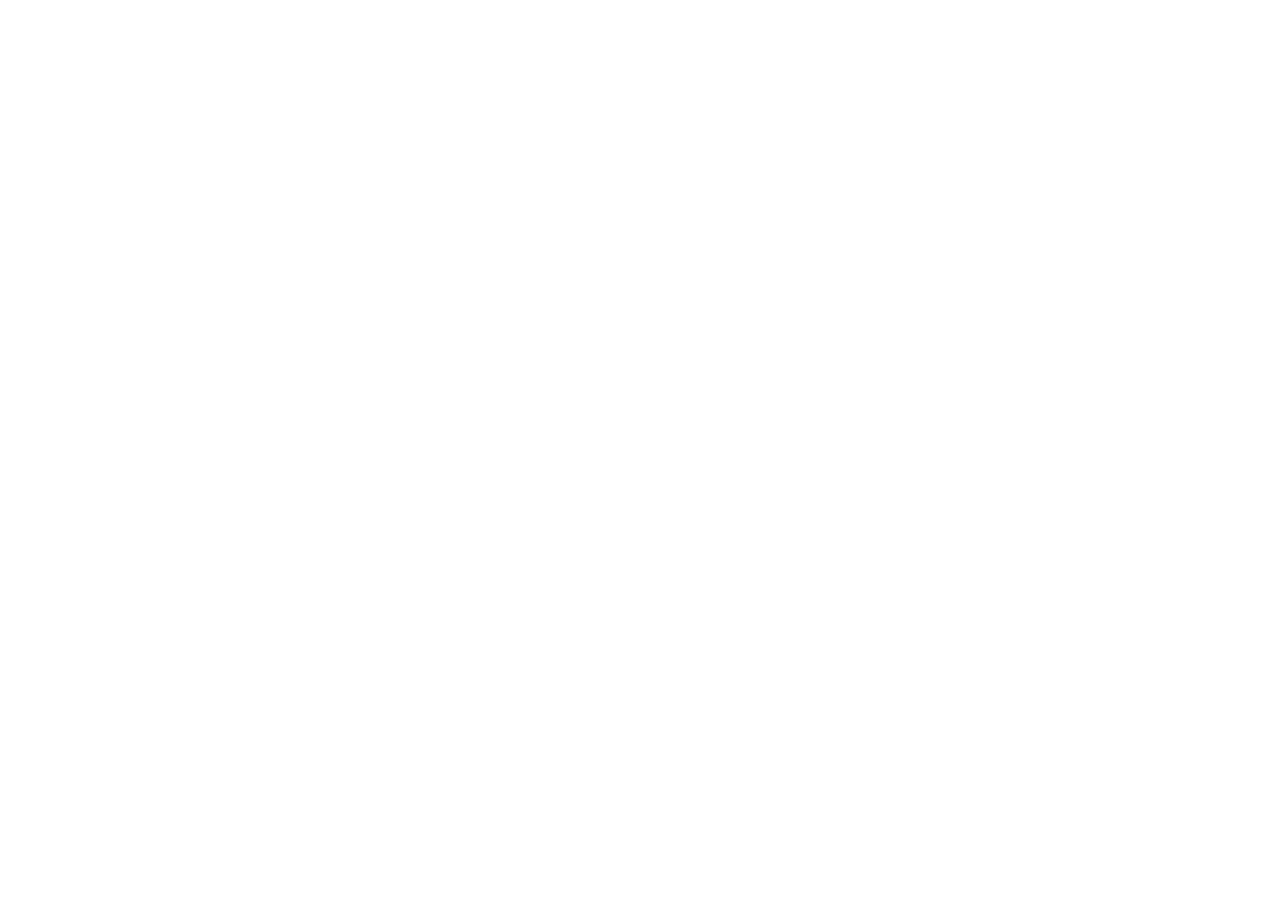
==== index.html @ eba0a1b0 "модальное готово" ====
<!DOCTYPE html>
<html lang="en">
  <head>
    <meta charset="UTF-8" />
    <meta http-equiv="X-UA-Compatible" content="IE=edge" />
    <meta name="viewport" content="width=device-width, initial-scale=1.0" />
    <title>Главная</title>
    <link
      rel="stylesheet"
      href="https://cdnjs.cloudflare.com/ajax/libs/modern-normalize/1.1.0/modern-normalize.min.css"
      integrity="sha512-wpPYUAdjBVSE4KJnH1VR1HeZfpl1ub8YT/NKx4PuQ5NmX2tKuGu6U/JRp5y+Y8XG2tV+wKQpNHVUX03MfMFn9Q=="
      crossorigin="anonymous"
      referrerpolicy="no-referrer"
    />
    <link rel="preconnect" href="https://fonts.gstatic.com" />
    <link
      href="https://fonts.googleapis.com/css2?family=Raleway:wght@700&family=Roboto:wght@400;500;700;900&display=swap"
      rel="stylesheet"
    />
    <link rel="stylesheet" href="./css/main.min.css" />
  </head>
  <body>
    <!--HEADER-->

    <!-- <header class="page-header">
      <div class="container">
        <nav class="nav">
          <a href="./" class="page-logo">
            <span class="page-logo__first-half">Web</span><span>Studio</span>
          </a>
    
          <ul class="site-nav">
            <li class="nav__link">
              <a href="./" class="link-item nav__link-current">Студия</a>
            </li>
            <li class="nav__link">
              <a href="./portfolio.html" class="link-item">Портфолио</a>
            </li>
            <li class="nav__link">
              <a href="./" class="link-item">Контакты</a>
            </li>
          </ul>
    
          <ul class="contact__nav">
            <li class="nav__link-contact contact-email">
              <a href="mailto:info@devstudio.com" class="touch contact__item">
                <svg class="contact__icon" width="16" height="12">
                  <use href="./images/icons.svg#icon-envelope"></use>
                </svg>
                info@devstudio.com
              </a>
            </li>
            <li class="nav__link-contact contact-tel">
              <a href="tel:+380961111111" class="touch contact__item">
                <svg class="contact__icon" width="10" height="16">
                  <use href="./images/icons.svg#icon-smartphone"></use>
                </svg>
                +38 096 111 11 11
              </a>
            </li>
          </ul>
        </nav>
      </div>
    </header> -->

    <main>
      <!--HERO-->
      <!-- <section class="hero">
        <div class="container">
          <h1 class="hero-title">
            Эффективные решения <br />для вашего бизнеса
          </h1>
          <button type="button" class="button-primary" data-modal-open>Заказать услугу</button>
        </div>
      </section> -->

      <!--ABOUT-->
      <!-- <section class="about-section">
        <div class="container">
          <h2 class="invisible">О нас</h2>
          <ul class="about list">
            <li class="item icon-antenna">
              <h3 class="about-title">Внимание к деталям</h3>
              <p>
                Идейные соображения, а также начало повседневной работы по
                формированию позиции.
              </p>
            </li>
            <li class="item icon-clock">
              <h3 class="about-title">Пунктуальность</h3>
              <p>
                Задача организации, в особенности же рамки и место обучения
                кадров влечет за собой.
              </p>
            </li>
            <li class="item icon-diagram">
              <h3 class="about-title">Планирование</h3>
              <p>
                Равным образом консультация с широким активом в значительной
                степени обуславливает.
              </p>
            </li>
            <li class="item icon-astronaut">
              <h3 class="about-title">Современные технологии</h3>
              <p>
                Значимость этих проблем настолько очевидна, что реализация
                плановых заданий.
              </p>
            </li>
          </ul>
        </div>
      </section> -->

      <!-- <section class="work-section container-section">
        <div class="container">
          <h2 class="work-title">Чем мы занимаемся</h2>
          <ul class="works list">
            <li class="work-item">
              <img
                src="./images/about/tablet-on-the-table.jpg"
                alt="работающий планшет на столе"
                width="370"
              />
              <div class="works__overlay">
              <p class="works__text">Десктопные приложения</p>
              </div>
            </li>
            
            <li class="work-item">
              <img
                src="./images/about/work-on-the-laptop-and-phone.jpg"
                alt="работа на ноутбуке и телефоне"
                width="370"
              />
              <div class="works__overlay">
                <p class="works__text">Мобильные приложения</p>
              </div>
            </li>
            <li class="work-item">
              <img
                src="./images/about/colors-on-the-tablet.jpg"
                alt="цветная палитра на планшете"
                width="370"
              />
              <div class="works__overlay">
                <p class="works__text">Дизайнерские решения</p>
              </div>
            </li>
          </ul>
        </div>
      </section> -->

      <!==========TEAM==========>

      <!-- <section class="team__section container-section">
        <div class="container">
          <h2>Наша команда</h2>
          <ul class="team__list list">

            <li class="team__card">

              <picture>
                <source srcset="./images/team/igor_desktop_270@1x.jpg 1x, ./images/team/igor_desktop_270@2x.jpg 2x"
                  media="(min-width: 1200px)">
                <source srcset="./images/team/igor_tablet_354@1x.jpg 1x, ./images/team/igor_tablet_354@2x.jpg 2x"
                  media="(min-width: 768px)">
                <source srcset="./images/team/igor_mobile_450@1x.jpg 1x, ./images/team/igor_mobile_450@2x.jpg 2x"
                  media="(min-width: 480px)">
                <img src="./images/team/ihor.jpg" alt="Игорь Демьяненко" width="450">
              </picture>

              <div class="team__item-content">
                <h3 class="team__name">Игорь Демьяненко</h3>
                <p lang="en" class="team__item-desc">Product Designer</p>
                <ul class="social-list list">
                  <li class="social-list__item">
                    <a href="" class="social-list__link touch">
                      <svg class="social-list__icon">
                        <use href="./images/icons.svg#icon-instagram"></use>
                      </svg>
                    </a>
                  </li>
                  <li class="social-list__item">
                    <a href="" class="social-list__link touch">
                      <svg class="social-list__icon">
                        <use href="./images/icons.svg#icon-twitter"></use>
                      </svg>
                    </a>
                  </li>
                  <li class="social-list__item">
                    <a href="" class="social-list__link touch">
                      <svg class="social-list__icon">
                        <use href="./images/icons.svg#icon-facebook"></use>
                      </svg>
                    </a>
                  </li>
                  <li class="social-list__item">
                    <a href="" class="social-list__link touch">
                      <svg class="social-list__icon">
                        <use href="./images/icons.svg#icon-linkedin"></use>
                      </svg>
                    </a>
                  </li>
                </ul>
              </div>
            </li>

            <li class="team__card">
            
              <picture>
                <source srcset="./images/team/olha_desktop_270@1x.jpg 1x, ./images/team/olha_desktop_270@2x.jpg 2x"
                  media="(min-width: 1200px)">
                <source srcset="./images/team/olha_tablet_354@1x.jpg 1x, ./images/team/olha_tablet_354@2x.jpg 2x"
                  media="(min-width: 768px)">
                <source srcset="./images/team/olha_mobile_450@1x.jpg 1x, ./images/team/olha_mobile_450@2x.jpg 2x"
                  media="(min-width: 480px)">
                <img src="./images/team/olha.jpg" alt="Ольга Репина" width="450">
              </picture>
            
              <div class="team__item-content">
                <h3 class="team__name">Ольга Репина</h3>
                <p lang="en" class="team__item-desc">Frontend Developer</p>
                <ul class="social-list list">
                  <li class="social-list__item">
                    <a href="" class="social-list__link touch">
                      <svg class="social-list__icon">
                        <use href="./images/icons.svg#icon-instagram"></use>
                      </svg>
                    </a>
                  </li>
                  <li class="social-list__item">
                    <a href="" class="social-list__link touch">
                      <svg class="social-list__icon">
                        <use href="./images/icons.svg#icon-twitter"></use>
                      </svg>
                    </a>
                  </li>
                  <li class="social-list__item">
                    <a href="" class="social-list__link touch">
                      <svg class="social-list__icon">
                        <use href="./images/icons.svg#icon-facebook"></use>
                      </svg>
                    </a>
                  </li>
                  <li class="social-list__item">
                    <a href="" class="social-list__link touch">
                      <svg class="social-list__icon">
                        <use href="./images/icons.svg#icon-linkedin"></use>
                      </svg>
                    </a>
                  </li>
                </ul>
              </div>
            </li>

            <li class="team__card">
            
              <picture>
                <source srcset="./images/team/nikolay_desktop_270@1x.jpg 1x, ./images/team/nikolay_desktop_270@2x.jpg 2x"
                  media="(min-width: 1200px)">
                <source srcset="./images/team/nikolay_tablet_354@1x.jpg 1x, ./images/team/nikolay_tablet_354@2x.jpg 2x"
                  media="(min-width: 768px)">
                <source srcset="./images/team/nikolay_mobile_450@1x.jpg 1x, ./images/team/nikolay_mobile_450@2x.jpg 2x"
                  media="(min-width: 480px)">
                <img src="./images/team/nikolay.jpg" alt="Николай Тарасов" width="450">
              </picture>
            
              <div class="team__item-content">
                <h3 class="team__name">Николай Тарасов</h3>
                <p lang="en" class="team__item-desc">Marketing</p>
                <ul class="social-list list">
                  <li class="social-list__item">
                    <a href="" class="social-list__link touch">
                      <svg class="social-list__icon">
                        <use href="./images/icons.svg#icon-instagram"></use>
                      </svg>
                    </a>
                  </li>
                  <li class="social-list__item">
                    <a href="" class="social-list__link touch">
                      <svg class="social-list__icon">
                        <use href="./images/icons.svg#icon-twitter"></use>
                      </svg>
                    </a>
                  </li>
                  <li class="social-list__item">
                    <a href="" class="social-list__link touch">
                      <svg class="social-list__icon">
                        <use href="./images/icons.svg#icon-facebook"></use>
                      </svg>
                    </a>
                  </li>
                  <li class="social-list__item">
                    <a href="" class="social-list__link touch">
                      <svg class="social-list__icon">
                        <use href="./images/icons.svg#icon-linkedin"></use>
                      </svg>
                    </a>
                  </li>
                </ul>
              </div>
            </li>

            <li class="team__card">
            
              <picture>
                <source srcset="./images/team/michael_desktop_270@1x.jpg 1x, ./images/team/michael_desktop_270@2x.jpg 2x"
                  media="(min-width: 1200px)">
                <source srcset="./images/team/michael_tablet_354@1x.jpg 1x, ./images/team/michael_tablet_354@2x.jpg 2x"
                  media="(min-width: 768px)">
                <source srcset="./images/team/michael_mobile_450@1x.jpg 1x, ./images/team/michael_mobile_450@2x.jpg 2x"
                  media="(min-width: 480px)">
                <img src="./images/team/michael.jpg" alt="Михаил Ермаков" width="450">
              </picture>
            
              <div class="team__item-content">
                <h3 class="team__name">Михаил Ермаков</h3>
                <p lang="en" class="team__item-desc">UI Designer</p>
                <ul class="social-list list">
                  <li class="social-list__item">
                    <a href="" class="social-list__link touch">
                      <svg class="social-list__icon">
                        <use href="./images/icons.svg#icon-instagram"></use>
                      </svg>
                    </a>
                  </li>
                  <li class="social-list__item">
                    <a href="" class="social-list__link touch">
                      <svg class="social-list__icon">
                        <use href="./images/icons.svg#icon-twitter"></use>
                      </svg>
                    </a>
                  </li>
                  <li class="social-list__item">
                    <a href="" class="social-list__link touch">
                      <svg class="social-list__icon">
                        <use href="./images/icons.svg#icon-facebook"></use>
                      </svg>
                    </a>
                  </li>
                  <li class="social-list__item">
                    <a href="" class="social-list__link touch">
                      <svg class="social-list__icon">
                        <use href="./images/icons.svg#icon-linkedin"></use>
                      </svg>
                    </a>
                  </li>
                </ul>
              </div>
            </li>


          </ul>
        </div>
      </section> -->

      <!--CLIENTS-->

      <!-- <section class="container-section">
        <div class="container">
          <h2 class="work-title">Постоянные клиенты</h2>
          <ul class="clients list">
            <li class="clients__item">
              <a href="" class="clients__link">
                <svg class="clients__icon">
                  <use href="./images/icons.svg#icon-client-1"></use>
                </svg>
              </a>
            </li>
            <li class="clients__item">
              <a href="" class="clients__link">
                <svg class="clients__icon">
                  <use href="./images/icons.svg#icon-client-2"></use>
                </svg>
              </a>
            </li>
            <li class="clients__item">
              <a href="" class="clients__link">
                <svg class="clients__icon">
                  <use href="./images/icons.svg#icon-client-3"></use>
                </svg>
              </a>
            </li>
            <li class="clients__item">
              <a href="" class="clients__link">
                <svg class="clients__icon">
                  <use href="./images/icons.svg#icon-client-4"></use>
                </svg>
              </a>
            </li>
            <li class="clients__item">
              <a href="" class="clients__link">
                <svg class="clients__icon">
                  <use href="./images/icons.svg#icon-client-5"></use>
                </svg>
              </a>
            </li>
            <li class="clients__item">
              <a href="" class="clients__link">
                <svg class="clients__icon">
                  <use href="./images/icons.svg#icon-client-6"></use>
                </svg>
              </a>
            </li>
          </ul>
        </div>
      </section> -->
    </main>

    <!--FOOTER-->
    <!-- <footer class="footer">
      <div class="container footer-container">
        <address class="footer-adress">
          <a href="./" class="page-logo">
            <span class="page-logo__first-half">Web</span
            ><span class="page-logo__second-half-logo">Studio</span>
          </a>
          <ul class="footer-adress__text">
            <li>
              <a
                href="https://goo.gl/maps/CdUpNPRb44qNXqT29"
                target="_blank"
                rel="noopener noreferrer"
              >
                <p class="adress">г. Киев, пр-т Леси Украинки, 26</p>
              </a>
            </li>
            <li class="footer-adress__contact">
              <a href="mailto:info@example.com">info@example.com</a>
            </li>
            <li class="footer-adress__contact">
              <a href="tel:+380991111111">+38 099 111 11 11</a>
            </li>
          </ul>
        </address>
        
        <div class="footer-social">
          <h3 class="social-title">Присоединяйтесь</h3>
        <ul class="footer-social__icons social-list list">
          <li class="social-list__item">
            <a href="" class="footer-social__link social-list__icon">
              <svg class="footer-social__icon">
                <use href="./images/icons.svg#icon-instagram"></use>
              </svg>
            </a>
          </li>
          <li class="social-list__item">
            <a href="" class="footer-social__link social-list__icon">
              <svg class="footer-social__icon">
                <use href="./images/icons.svg#icon-twitter"></use>
              </svg>
            </a>
          </li>
          <li class="social-list__item">
            <a href="" class="footer-social__link social-list__icon">
              <svg class="footer-social__icon">
                <use href="./images/icons.svg#icon-facebook"></use>
              </svg>
            </a>
          </li>
          <li class="social-list__item">
            <a href="" class="footer-social__link social-list__icon">
              <svg class="footer-social__icon">
                <use href="./images/icons.svg#icon-linkedin"></use>
              </svg>
            </a>
          </li>
        </ul>
        </div>

    <div class="footer-form">
      <b class="footer__title">Подпишитесь на
        рассылку</b>

      <form class="footer-subscribe" action="#">
        <label for="user-email"></label>
        <input class="subscribe__input" type="email" name="user-email" id="user-email" placeholder="E-mail" required>
        <button type="submit" class="subscribe__button touch-transform">Подписаться
          <svg class="subscribe__icon" width="24" height="24">
            <use href="./images/icons.svg#icon-send">
            </use>
          </svg>
        </button>

      </form>
    </div>

    </div>
    </footer> -->


     <!--МОДАЛЬНОЕ ОКНО-->
      <!-- <div class="backdrop is-hidden" data-modal>
        <div class="modal-window">
          <button type="button" class="modal-window__close-btn" data-modal-close>
            <svg class="modal-window__icon-close" width="11" height="11">
              <use href="./images/icons.svg#icon-close"></use>
            </svg>
          </button>

              <form action="#" class="modal-form">
              <p class="modal-form__header">Оставьте свои данные, мы вам перезвоним</p>
              <label class="modal-form__field">
                Имя
                <span class="modal-form__input-wrapper">
                <input type="text" class="modal-form__input" name="user-name" title="Имя должно содержать буквы латиницы либо кириллицы" pattern="[a-zA-Zа-яёА-ЯЁ]+" minlength="2" required>
                  <svg class="modal-form__input-icon touch">
                    <use href="./images/icons.svg#icon-person-black"></use>
                  </svg>
                </span>
              </label>
              <label class="modal-form__field">
                Телефон
                <span class="modal-form__input-wrapper">
                <input type="tel" class="modal-form__input" name="user-tel" title="093-444-33-22" pattern="[0-9]{3}-[0-9]{3}-[0-9]{2}-[0-9]{2}" required>
                    <svg class="modal-form__input-icon touch">
                      <use href="./images/icons.svg#icon-phone-black"></use>
                    </svg>
                    </span>
              </label>
              <label class="modal-form__field">
                Почта
                <span class="modal-form__input-wrapper">
                <input type="mail" class="modal-form__input" name="user-mail" required>
                    <svg class="modal-form__input-icon touch">
                      <use href="./images/icons.svg#icon-email-black"></use>
                    </svg>
                    </span>
              </label>
              <label class="modal-form__field">
                Комментарий
                <textarea name="user-message" class="modal-form__message touch" placeholder="Введите текст"></textarea>
              </label>
              <input type="checkbox" class="modal-form__checkbox  visually-hidden" id="accept-policy">
              <label for="accept-policy" class="modal-form__checkbox-label">Соглашаюсь с рассылкой и принимаю&nbsp;<a href="#"
                  class="modal-form__link link">Условия договора</a></label>
                <button type="submit" class="button-primary modal-form__submit-btn">Отправить</button>
              </form>

        </div>

      </div> -->

      <script src="./js/modal.js"></script>

  </body>
</html>
---- css/main.min.css ----
:root{--text-color: #757575;--secondary-color: #212121;--white-color: #ffffff;--accent-color: #2196f3;--secondary-background: #f5f4fa;--logo-font: 'Raleway', sans-serif;--button-color: #2196f3;--main-font: 'Robosto', sans-serif;--footer-backround: #2f303a;--social-icons: rgba(175, 177, 184, 1);--timing-function: cubic-bezier(0.4, 0, 0.2, 1)}.visually-hidden{position:absolute !important;clip:rect(1px 1px 1px 1px);clip:rect(1px, 1px, 1px, 1px);padding:0 !important;border:0 !important;height:1px !important;width:1px !important;overflow:hidden}.touch{transition-property:color, fill, background-color, border, box-shadow, opacity, transform;transition-duration:250ms;transition-timing-function:var(--cubic)}h1,h2,h3,h4,h5,h6,p{margin-top:0;margin-bottom:0}ul,ol{margin-top:0;margin-bottom:0;padding-left:0}img{display:block}.link{text-decoration:none}.list{list-style:none;padding:0}li{list-style:none}a{text-decoration:none}body{font-family:'Roboto', 'Arial', 'Helvetica', sans-serif;font-style:normal;font-weight:normal;font-size:14px;color:var(--secondary-color);background-color:var(--white-color);margin:0px 0px}.container-section{padding-top:60px;padding-bottom:60px}@media screen and (min-width: 1200px){.container-section{padding-top:94px;padding-bottom:94px}}h2{font-weight:bold;font-size:36px;line-height:1.16;letter-spacing:0.03em;margin-bottom:50px;text-align:center}a{text-decoration:none;color:inherit}p{line-height:1.71;letter-spacing:0.03em;color:var(--text-color)}button{cursor:pointer}.container{width:100%;padding-left:15px;padding-right:15px;margin:0 auto}@media screen and (min-width: 480px){.container{max-width:480px}}@media screen and (min-width: 768px){.container{max-width:768px}}@media screen and (min-width: 1200px){.container{max-width:1200px}}.page-header{border-bottom:solid #ececec 1px}.page-logo{font-family:Raleway;font-weight:bold;font-size:26px;line-height:1.2;letter-spacing:0.03em;margin-right:90px;padding-top:24px;padding-bottom:24px}.page-logo__first-half{color:#2196f3}.page-logo__second-half-logo{color:var(--white-color)}.link-item{padding-top:32px;padding-bottom:32px;position:relative}.link-item::after{content:'';position:absolute;left:0;bottom:0;width:100%;height:4px;background-color:var(--accent-color);display:block;transform:scaleX(0);transition:transform 250ms var(--timing-function)}.link-item:hover::after,.link-item:focus::after{display:block;transform:scaleX(1)}.link-item:hover,.link-item:focus{color:var(--accent-color)}.button-primary{font-family:inherit;color:var(--white-color);background-color:var(--accent-color);font-style:normal;font-weight:500;font-size:16px;line-height:1.87;letter-spacing:0.06em;border-radius:4px;box-shadow:0px 4px 4px rgba(0,0,0,0.15);border:var(--button-color);padding:10px 32px;transition-property:background-color;transition-duration:250ms;transition-timing-function:linear}.button-primary:hover,.button-primary:focus{background-color:var(--white-color);color:var(--accent-color)}.portfolio-button{font-family:inherit;font-size:16px;font-weight:500;line-height:1.62;letter-spacing:0.03em;padding:6px 22px;border:solid 1px;background-color:var(--secondary-background);border-color:var(--secondary-background);border-radius:4px;transition-property:background-color;transition-duration:100ms;transition-timing-function:linear}.portfolio-button:hover,.portfolio-button:focus{color:var(--white-color);background-color:var(--accent-color);border-color:var(--accent-color);border-radius:4px}.social-list{display:flex;justify-content:center}.social-list__item:not(:last-child){margin-right:10px}.social-list__link{width:44px;height:44px;display:flex;justify-content:center;align-items:center;border-radius:50%;fill:var(--social-icons)}.social-list__link:hover,.social-list__link:focus{background-color:var(--accent-color);fill:var(--white-color)}.social-list__icon{width:20px;height:20px}.hero-title{font-weight:900;font-size:44px;line-height:60px;margin:0px auto 30px auto}.work-title{margin-bottom:50px}.title-case{font-weight:bold;font-size:18px;line-height:2;letter-spacing:0.06em}h3.about-title{font-weight:bold;font-size:14px;line-height:1.14;letter-spacing:0.03em;text-transform:uppercase;margin-bottom:10px}h3.social-title{color:var(--white-color);font-weight:bold;font-size:14px;line-height:1.14;letter-spacing:0.03em;text-transform:uppercase;margin-bottom:20px}.footer{display:flex;align-items:center;color:var(--white-color);background-color:var(--footer-backround);padding-top:60px;padding-bottom:60px}.footer-container{text-align:center}@media screen and (min-width: 768px){.footer-container{display:flex;flex-wrap:wrap;justify-content:center;align-items:baseline}}@media screen and (min-width: 1200px){.footer-container{display:flex;align-items:baseline;text-align:left;flex-wrap:nowrap}}.footer-adress{font-style:normal;line-height:1.71;letter-spacing:0.03em;margin-right:70px}@media screen and (min-width: 1200px){.footer-adress{width:231px;margin-right:70px}}.adress{font-style:normal;font-size:14px;line-height:1.71;letter-spacing:0.03em;margin-bottom:9px;color:var(--white-color)}.footer-adress__text{margin-top:20px;margin-bottom:9px;font-size:14px;line-height:1.71;letter-spacing:0.03em;color:rgba(255,255,255,0.6)}.footer-adress__contact{margin-bottom:9px;color:rgba(255,255,255,0.6)}.footer-adress__contact:hover,.footer-adress__contact:focus,.footer-adress__contact:active{color:var(--accent-color)}.footer-social{margin:60px 0}@media screen and (min-width: 768px){.footer-social{margin:0;margin-left:165px}}@media screen and (min-width: 1200px){.footer-social{margin-right:93px;margin-left:0}}.footer-social__link{fill:var(--white-color);display:flex;align-items:center;justify-content:center;width:44px;height:44px;border-radius:50%;background-color:rgba(255,255,255,0.1);transition:background-color 250ms var(--timing-function)}.footer-social__link:hover,.footer-social__link:focus{background-color:var(--accent-color)}.footer-social__icon{width:20px;height:20px}.backdrop{position:fixed;top:0;left:0;width:100vw;height:100vh;background-color:rgba(0,0,0,0.4);transition:opacity 500ms linear, visability 500ms linear}.modal-window{position:absolute;left:50%;top:50%;transform:translate(-50%, -50%);height:581px;width:528px;border-radius:4px;background-color:var(--white-color);padding:40px}.modal-window__close-btn{top:8px;right:8px;width:30px;height:30px;border-radius:50%;border:1px solid rgba(0,0,0,0.1);background-color:transparent;padding:0;position:absolute}.modal-window__icon-close{position:absolute;top:50%;left:50%;transform:translate(-50%, -50%)}.modal-window__icon-close:hover{fill:var(--accent-color)}.is-hidden{opacity:0;visibility:hidden;pointer-events:none}.modal-form{display:flex;flex-direction:column;padding:40px}.modal-form__header{font-weight:bold;font-size:20px;line-height:1.15;text-align:center;letter-spacing:0.03em;color:var(--secondary-color);margin-bottom:12px}.modal-form__field{position:relative;font-size:12px;line-height:1.16;letter-spacing:0.01em;color:var(--text-color)}.modal-form__input{width:100%;height:40px;border:1px solid rgba(33,33,33,0.2);box-sizing:border-box;border-radius:4px;padding-left:42px}.modal-form__input:focus{outline:none;border-color:var(--accent-color)}.modal-form__input-wrapper{display:block;position:relative;margin-top:6px;margin-bottom:10px}.modal-form__input-icon{position:absolute;top:50%;left:12px;transform:translateY(-50%);display:block;width:18px;height:18px}.form-input:focus+.modal-form__input-icon{fill:var(--accent-color)}.modal-form__message{width:100%;height:120px;margin-top:4px;margin-bottom:20px;border:1px solid rgba(33,33,33,0.2);box-sizing:border-box;border-radius:4px;padding:12px 16px;resize:none}.modal-form__message:focus{outline:none;border-color:var(--accent-color)}.modal-form__checkbox:checked+.modal-form__checkbox-label::before{border:0px;background-image:url(../images/index/check.svg);background-size:contain;box-shadow:none}.modal-form__checkbox:focus+.modal-form__checkbox-label::before{outline:none}.modal-form__checkbox-label{display:flex;align-items:center;font-size:14px;margin-bottom:30px}.modal-form__checkbox-label::before{display:block;content:'';width:16px;height:15px;border-radius:2px;cursor:pointer;margin-right:8px;border:2px solid #000000;box-shadow:0px 4px 4px 0px #00000040}.modal-form__link{color:var(--accent-color);border-bottom:1px solid var(--accent-color)}.modal-form__submit-btn{width:200px;margin:0 auto}@media screen and (min-width: 768px){.footer-form{margin-top:60px}}@media screen and (min-width: 1200px){.footer-form{margin-top:0}}.footer-subscribe{position:relative;display:flex;align-items:center;flex-direction:column}@media screen and (min-width: 768px){.footer-subscribe{display:flex;align-items:center;flex-direction:column}}@media screen and (min-width: 1200px){.footer-subscribe{display:flex;align-items:center;flex-direction:row}}.subscribe__input{width:100%;padding:15px 16px;margin-bottom:20px;margin-top:20px;border:1px solid rgba(255,255,255,0.3);filter:drop-shadow(0px 4px 4px rgba(0,0,0,0.15));border-radius:4px;background-color:transparent;cursor:pointer;color:var(--white-color)}@media screen and (min-width: 768px){.subscribe__input{width:450px}}@media screen and (min-width: 1200px){.subscribe__input{width:358px;padding:15px 16px;margin-right:12px;margin-bottom:0}}.subscribe__button{display:flex;align-items:center;padding:10px 28px 10px 29px;font-weight:bold;font-size:16px;line-height:1.87;letter-spacing:0.06em;color:var(--white-color);background-color:var(--accent-color);box-shadow:0px 4px 4px rgba(0,0,0,0.15);border-radius:4px;border:none;cursor:pointer}.subscribe__button:hover,.subscribe__button:focus,.subscribe__button:active{color:var(--white-color);background-color:var(--secondary-background)}.subscribe__icon{fill:var(--white-color);margin-left:10px}.nav{display:flex;align-items:center}.site-nav,.contact__nav{font-weight:500;line-height:1.14;letter-spacing:0.02em;display:flex}.nav__link{font-weight:500;line-height:1.14;letter-spacing:0.02em;position:relative}.nav__link:not(:last-child){margin-right:50px}.nav__link-current{color:var(--accent-color)}.nav__link-current::after{display:block;content:'';position:absolute;left:0;bottom:0;width:100%;height:4px;background-color:var(--accent-color);transform:scaleX(1)}.nav__link-contact{font-weight:500;line-height:1.14;letter-spacing:0.02em;justify-content:center}.nav__link-contact:not(:last-child){margin-right:50px}.contact__nav{font-weight:500;font-size:14px;line-height:1.14;letter-spacing:0.02em;color:var(--text-color);margin-left:auto}.contact__item{display:flex;align-items:center;justify-content:center}.contact__item:hover,.contact__item:focus{color:var(--accent-color)}.contact__icon{fill:currentColor;margin-right:10px}.hero{font-size:44px;line-height:1.36;text-align:center;letter-spacing:0.06em;text-transform:uppercase;color:var(--white-color);background-color:var(--secondary-color);padding-top:200px;padding-bottom:200px;background-image:linear-gradient(to right, rgba(47,58,57,0.4), rgba(47,48,58,0.4)),url("../images/index/background-img.png");background-position:center;background-repeat:no-repeat;background-size:cover;max-width:1600px;margin-left:auto;margin-right:auto}.invisible{display:none}.about{margin-bottom:-30px}@media screen and (min-width: 768px){.about{display:flex;flex-wrap:wrap;margin-left:-30px}}.item{width:100%;margin-bottom:30px}@media screen and (min-width: 768px){.item{flex-basis:calc((100% - 60px) / 2);margin-left:30px}}@media screen and (min-width: 1200px){.item{flex-basis:calc((100% - 120px) / 4)}}.item::before{display:block;content:'';height:120px;background-repeat:no-repeat;background-position:center;background-color:var(--secondary-background)}.icon-antenna::before{display:block;content:'';height:120px;background-repeat:no-repeat;background-position:center;background-color:var(--secondary-background);background-image:url(../images/index/antenna.svg);margin-bottom:30px}.icon-clock::before{display:block;content:'';height:120px;background-repeat:no-repeat;background-position:center;background-color:var(--secondary-background);background-image:url(../images/index/clock.svg);margin-bottom:30px}.icon-diagram::before{display:block;content:'';height:120px;background-repeat:no-repeat;background-position:center;background-color:var(--secondary-background);background-image:url(../images/index/diagram.svg);margin-bottom:30px}.icon-astronaut::before{display:block;content:'';height:120px;background-repeat:no-repeat;background-position:center;background-color:var(--secondary-background);background-image:url(../images/index/astronaut.svg);margin-bottom:30px}.work-section{padding-top:0}@media screen and (max-width: 1199px){.work-section{display:none}}.works{display:flex;justify-content:space-between}.work-item{position:relative;z-index:-1}.works__overlay{position:absolute;bottom:0;width:370px;height:70px;background-color:rgba(47,48,58,0.8)}.works__text{font-weight:bold;font-size:14px;line-height:1.14;text-align:center;letter-spacing:0.03em;text-transform:uppercase;color:var(--white-color);padding-top:27px}.team__section{background-color:var(--secondary-background)}.team__list{text-align:center;margin-bottom:-30px}@media screen and (min-width: 768px){.team__list{display:flex;flex-wrap:wrap;margin-left:-30px}}.team__card{box-shadow:0px 1px 3px rgba(0,0,0,0.12),0px 1px 1px rgba(0,0,0,0.14),0px 2px 1px rgba(0,0,0,0.2);border-radius:0px 0px 4px 4px;background-color:var(--white-color);width:100%;margin-bottom:30px}@media screen and (min-width: 768px){.team__card{flex-basis:calc((100% - 60px) / 2);margin-left:30px}}@media screen and (min-width: 1200px){.team__card{flex-basis:calc((100% - 120px) / 4)}}.team__item-content{padding:30px 0}.team__name{font-family:var(--main-font);font-weight:500;font-size:16px;line-height:1.18;letter-spacing:0.03em;color:var(--title-color);margin-bottom:10px}.team__item-desc{font-family:var(--main-font);font-weight:normal;font-size:16px;line-height:1.18;letter-spacing:0.03em;color:var(--text-color);margin-bottom:16px}.clients{margin-bottom:-30px;display:flex;flex-wrap:wrap;margin-left:-30px}.clients__item{margin-bottom:30px;margin-left:30px;flex-basis:calc(100% / 2 - 30px)}@media screen and (min-width: 768px){.clients__item{flex-basis:calc((100% - 90px) / 3);width:226px}}@media screen and (min-width: 1200px){.clients__item{flex-basis:calc((100% - 180px) / 6);width:170px}}.clients__link{height:92px;display:flex;justify-content:center;align-items:center;color:var(--social-icons);border-radius:4px;border:1px solid var(--social-icons)}.clients__link:hover,.clients__link:focus{border-color:var(--accent-color);color:var(--accent-color)}.clients__icon{width:100%;fill:currentColor}.portfolio__nav{display:flex;justify-content:center;margin-bottom:50px}.portfolio__works{display:flex;flex-wrap:wrap;margin-left:-30px;margin-top:-30px}.portfolio__item{flex-basis:calc(100% / 3 - 30px);width:370px;border-bottom:solid 1px #eeeeee;border-left:solid 1px #eeeeee;border-right:solid 1px #eeeeee;margin-top:30px;margin-left:30px}.portfolio__item:hover,.portfolio__item:focus{box-shadow:1px 4px 6px 0px rgba(0,0,0,0.16);box-shadow:0px 4px 4px 0px rgba(0,0,0,0.06);box-shadow:0px 1px 1px 0px rgba(0,0,0,0.12)}.portfolio__item:hover .portfolio__item-thumb::before{transform:translateY(0)}.portfolio__item-text{padding:20px 24px}.portfolio__nav-item:not(:last-child){margin-right:8px}.portfolio__item-thumb{position:relative;overflow:hidden}.portfolio__item-thumb::before{display:inline-block;content:'';position:absolute;top:0;left:0;width:100%;height:100%;background-color:rgba(33,150,243,0.9);transform:translateY(100%);transition:transform 250ms var(--timing-function)}.portfolio__item-overlay{position:absolute;top:0;left:0;width:100%;height:100%;transform:translateY(100%);transition:transform 250ms var(--timing-function);overflow:hidden;display:flex}.portfolio__item:hover .portfolio__item-overlay{transform:translateY(0)}.portfolio__overlay-text{color:var(--white-color);font-size:18px;padding:24px;display:flex;align-items:center}.portfolio__case-description{font-size:16px;line-height:1.87}
/*# sourceMappingURL=main.min.css.map */
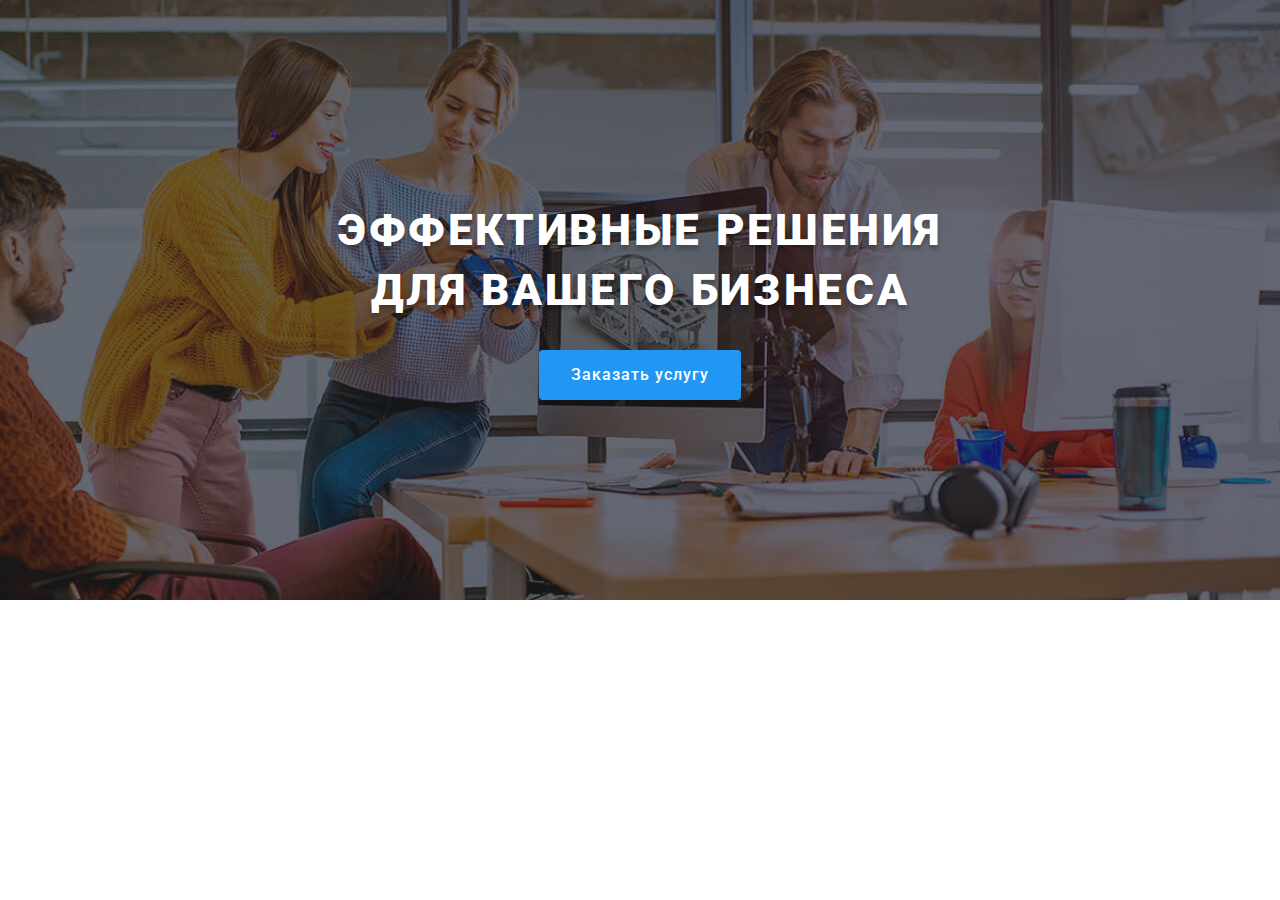
==== commit 6e4d2bc1: "hero готов" ====
--- a/index.html
+++ b/index.html
@@ -65,14 +65,14 @@
 
     <main>
       <!--HERO-->
-      <!-- <section class="hero">
+      <section class="hero">
         <div class="container">
           <h1 class="hero-title">
             Эффективные решения <br />для вашего бизнеса
           </h1>
           <button type="button" class="button-primary" data-modal-open>Заказать услугу</button>
         </div>
-      </section> -->
+      </section>
 
       <!--ABOUT-->
       <!-- <section class="about-section">
--- a/css/main.min.css
+++ b/css/main.min.css
@@ -1,2 +1,2 @@
-:root{--text-color: #757575;--secondary-color: #212121;--white-color: #ffffff;--accent-color: #2196f3;--secondary-background: #f5f4fa;--logo-font: 'Raleway', sans-serif;--button-color: #2196f3;--main-font: 'Robosto', sans-serif;--footer-backround: #2f303a;--social-icons: rgba(175, 177, 184, 1);--timing-function: cubic-bezier(0.4, 0, 0.2, 1)}.visually-hidden{position:absolute !important;clip:rect(1px 1px 1px 1px);clip:rect(1px, 1px, 1px, 1px);padding:0 !important;border:0 !important;height:1px !important;width:1px !important;overflow:hidden}.touch{transition-property:color, fill, background-color, border, box-shadow, opacity, transform;transition-duration:250ms;transition-timing-function:var(--cubic)}h1,h2,h3,h4,h5,h6,p{margin-top:0;margin-bottom:0}ul,ol{margin-top:0;margin-bottom:0;padding-left:0}img{display:block}.link{text-decoration:none}.list{list-style:none;padding:0}li{list-style:none}a{text-decoration:none}body{font-family:'Roboto', 'Arial', 'Helvetica', sans-serif;font-style:normal;font-weight:normal;font-size:14px;color:var(--secondary-color);background-color:var(--white-color);margin:0px 0px}.container-section{padding-top:60px;padding-bottom:60px}@media screen and (min-width: 1200px){.container-section{padding-top:94px;padding-bottom:94px}}h2{font-weight:bold;font-size:36px;line-height:1.16;letter-spacing:0.03em;margin-bottom:50px;text-align:center}a{text-decoration:none;color:inherit}p{line-height:1.71;letter-spacing:0.03em;color:var(--text-color)}button{cursor:pointer}.container{width:100%;padding-left:15px;padding-right:15px;margin:0 auto}@media screen and (min-width: 480px){.container{max-width:480px}}@media screen and (min-width: 768px){.container{max-width:768px}}@media screen and (min-width: 1200px){.container{max-width:1200px}}.page-header{border-bottom:solid #ececec 1px}.page-logo{font-family:Raleway;font-weight:bold;font-size:26px;line-height:1.2;letter-spacing:0.03em;margin-right:90px;padding-top:24px;padding-bottom:24px}.page-logo__first-half{color:#2196f3}.page-logo__second-half-logo{color:var(--white-color)}.link-item{padding-top:32px;padding-bottom:32px;position:relative}.link-item::after{content:'';position:absolute;left:0;bottom:0;width:100%;height:4px;background-color:var(--accent-color);display:block;transform:scaleX(0);transition:transform 250ms var(--timing-function)}.link-item:hover::after,.link-item:focus::after{display:block;transform:scaleX(1)}.link-item:hover,.link-item:focus{color:var(--accent-color)}.button-primary{font-family:inherit;color:var(--white-color);background-color:var(--accent-color);font-style:normal;font-weight:500;font-size:16px;line-height:1.87;letter-spacing:0.06em;border-radius:4px;box-shadow:0px 4px 4px rgba(0,0,0,0.15);border:var(--button-color);padding:10px 32px;transition-property:background-color;transition-duration:250ms;transition-timing-function:linear}.button-primary:hover,.button-primary:focus{background-color:var(--white-color);color:var(--accent-color)}.portfolio-button{font-family:inherit;font-size:16px;font-weight:500;line-height:1.62;letter-spacing:0.03em;padding:6px 22px;border:solid 1px;background-color:var(--secondary-background);border-color:var(--secondary-background);border-radius:4px;transition-property:background-color;transition-duration:100ms;transition-timing-function:linear}.portfolio-button:hover,.portfolio-button:focus{color:var(--white-color);background-color:var(--accent-color);border-color:var(--accent-color);border-radius:4px}.social-list{display:flex;justify-content:center}.social-list__item:not(:last-child){margin-right:10px}.social-list__link{width:44px;height:44px;display:flex;justify-content:center;align-items:center;border-radius:50%;fill:var(--social-icons)}.social-list__link:hover,.social-list__link:focus{background-color:var(--accent-color);fill:var(--white-color)}.social-list__icon{width:20px;height:20px}.hero-title{font-weight:900;font-size:44px;line-height:60px;margin:0px auto 30px auto}.work-title{margin-bottom:50px}.title-case{font-weight:bold;font-size:18px;line-height:2;letter-spacing:0.06em}h3.about-title{font-weight:bold;font-size:14px;line-height:1.14;letter-spacing:0.03em;text-transform:uppercase;margin-bottom:10px}h3.social-title{color:var(--white-color);font-weight:bold;font-size:14px;line-height:1.14;letter-spacing:0.03em;text-transform:uppercase;margin-bottom:20px}.footer{display:flex;align-items:center;color:var(--white-color);background-color:var(--footer-backround);padding-top:60px;padding-bottom:60px}.footer-container{text-align:center}@media screen and (min-width: 768px){.footer-container{display:flex;flex-wrap:wrap;justify-content:center;align-items:baseline}}@media screen and (min-width: 1200px){.footer-container{display:flex;align-items:baseline;text-align:left;flex-wrap:nowrap}}.footer-adress{font-style:normal;line-height:1.71;letter-spacing:0.03em;margin-right:70px}@media screen and (min-width: 1200px){.footer-adress{width:231px;margin-right:70px}}.adress{font-style:normal;font-size:14px;line-height:1.71;letter-spacing:0.03em;margin-bottom:9px;color:var(--white-color)}.footer-adress__text{margin-top:20px;margin-bottom:9px;font-size:14px;line-height:1.71;letter-spacing:0.03em;color:rgba(255,255,255,0.6)}.footer-adress__contact{margin-bottom:9px;color:rgba(255,255,255,0.6)}.footer-adress__contact:hover,.footer-adress__contact:focus,.footer-adress__contact:active{color:var(--accent-color)}.footer-social{margin:60px 0}@media screen and (min-width: 768px){.footer-social{margin:0;margin-left:165px}}@media screen and (min-width: 1200px){.footer-social{margin-right:93px;margin-left:0}}.footer-social__link{fill:var(--white-color);display:flex;align-items:center;justify-content:center;width:44px;height:44px;border-radius:50%;background-color:rgba(255,255,255,0.1);transition:background-color 250ms var(--timing-function)}.footer-social__link:hover,.footer-social__link:focus{background-color:var(--accent-color)}.footer-social__icon{width:20px;height:20px}.backdrop{position:fixed;top:0;left:0;width:100vw;height:100vh;background-color:rgba(0,0,0,0.4);transition:opacity 500ms linear, visability 500ms linear}.modal-window{position:absolute;left:50%;top:50%;transform:translate(-50%, -50%);height:581px;width:528px;border-radius:4px;background-color:var(--white-color);padding:40px}.modal-window__close-btn{top:8px;right:8px;width:30px;height:30px;border-radius:50%;border:1px solid rgba(0,0,0,0.1);background-color:transparent;padding:0;position:absolute}.modal-window__icon-close{position:absolute;top:50%;left:50%;transform:translate(-50%, -50%)}.modal-window__icon-close:hover{fill:var(--accent-color)}.is-hidden{opacity:0;visibility:hidden;pointer-events:none}.modal-form{display:flex;flex-direction:column;padding:40px}.modal-form__header{font-weight:bold;font-size:20px;line-height:1.15;text-align:center;letter-spacing:0.03em;color:var(--secondary-color);margin-bottom:12px}.modal-form__field{position:relative;font-size:12px;line-height:1.16;letter-spacing:0.01em;color:var(--text-color)}.modal-form__input{width:100%;height:40px;border:1px solid rgba(33,33,33,0.2);box-sizing:border-box;border-radius:4px;padding-left:42px}.modal-form__input:focus{outline:none;border-color:var(--accent-color)}.modal-form__input-wrapper{display:block;position:relative;margin-top:6px;margin-bottom:10px}.modal-form__input-icon{position:absolute;top:50%;left:12px;transform:translateY(-50%);display:block;width:18px;height:18px}.form-input:focus+.modal-form__input-icon{fill:var(--accent-color)}.modal-form__message{width:100%;height:120px;margin-top:4px;margin-bottom:20px;border:1px solid rgba(33,33,33,0.2);box-sizing:border-box;border-radius:4px;padding:12px 16px;resize:none}.modal-form__message:focus{outline:none;border-color:var(--accent-color)}.modal-form__checkbox:checked+.modal-form__checkbox-label::before{border:0px;background-image:url(../images/index/check.svg);background-size:contain;box-shadow:none}.modal-form__checkbox:focus+.modal-form__checkbox-label::before{outline:none}.modal-form__checkbox-label{display:flex;align-items:center;font-size:14px;margin-bottom:30px}.modal-form__checkbox-label::before{display:block;content:'';width:16px;height:15px;border-radius:2px;cursor:pointer;margin-right:8px;border:2px solid #000000;box-shadow:0px 4px 4px 0px #00000040}.modal-form__link{color:var(--accent-color);border-bottom:1px solid var(--accent-color)}.modal-form__submit-btn{width:200px;margin:0 auto}@media screen and (min-width: 768px){.footer-form{margin-top:60px}}@media screen and (min-width: 1200px){.footer-form{margin-top:0}}.footer-subscribe{position:relative;display:flex;align-items:center;flex-direction:column}@media screen and (min-width: 768px){.footer-subscribe{display:flex;align-items:center;flex-direction:column}}@media screen and (min-width: 1200px){.footer-subscribe{display:flex;align-items:center;flex-direction:row}}.subscribe__input{width:100%;padding:15px 16px;margin-bottom:20px;margin-top:20px;border:1px solid rgba(255,255,255,0.3);filter:drop-shadow(0px 4px 4px rgba(0,0,0,0.15));border-radius:4px;background-color:transparent;cursor:pointer;color:var(--white-color)}@media screen and (min-width: 768px){.subscribe__input{width:450px}}@media screen and (min-width: 1200px){.subscribe__input{width:358px;padding:15px 16px;margin-right:12px;margin-bottom:0}}.subscribe__button{display:flex;align-items:center;padding:10px 28px 10px 29px;font-weight:bold;font-size:16px;line-height:1.87;letter-spacing:0.06em;color:var(--white-color);background-color:var(--accent-color);box-shadow:0px 4px 4px rgba(0,0,0,0.15);border-radius:4px;border:none;cursor:pointer}.subscribe__button:hover,.subscribe__button:focus,.subscribe__button:active{color:var(--white-color);background-color:var(--secondary-background)}.subscribe__icon{fill:var(--white-color);margin-left:10px}.nav{display:flex;align-items:center}.site-nav,.contact__nav{font-weight:500;line-height:1.14;letter-spacing:0.02em;display:flex}.nav__link{font-weight:500;line-height:1.14;letter-spacing:0.02em;position:relative}.nav__link:not(:last-child){margin-right:50px}.nav__link-current{color:var(--accent-color)}.nav__link-current::after{display:block;content:'';position:absolute;left:0;bottom:0;width:100%;height:4px;background-color:var(--accent-color);transform:scaleX(1)}.nav__link-contact{font-weight:500;line-height:1.14;letter-spacing:0.02em;justify-content:center}.nav__link-contact:not(:last-child){margin-right:50px}.contact__nav{font-weight:500;font-size:14px;line-height:1.14;letter-spacing:0.02em;color:var(--text-color);margin-left:auto}.contact__item{display:flex;align-items:center;justify-content:center}.contact__item:hover,.contact__item:focus{color:var(--accent-color)}.contact__icon{fill:currentColor;margin-right:10px}.hero{font-size:44px;line-height:1.36;text-align:center;letter-spacing:0.06em;text-transform:uppercase;color:var(--white-color);background-color:var(--secondary-color);padding-top:200px;padding-bottom:200px;background-image:linear-gradient(to right, rgba(47,58,57,0.4), rgba(47,48,58,0.4)),url("../images/index/background-img.png");background-position:center;background-repeat:no-repeat;background-size:cover;max-width:1600px;margin-left:auto;margin-right:auto}.invisible{display:none}.about{margin-bottom:-30px}@media screen and (min-width: 768px){.about{display:flex;flex-wrap:wrap;margin-left:-30px}}.item{width:100%;margin-bottom:30px}@media screen and (min-width: 768px){.item{flex-basis:calc((100% - 60px) / 2);margin-left:30px}}@media screen and (min-width: 1200px){.item{flex-basis:calc((100% - 120px) / 4)}}.item::before{display:block;content:'';height:120px;background-repeat:no-repeat;background-position:center;background-color:var(--secondary-background)}.icon-antenna::before{display:block;content:'';height:120px;background-repeat:no-repeat;background-position:center;background-color:var(--secondary-background);background-image:url(../images/index/antenna.svg);margin-bottom:30px}.icon-clock::before{display:block;content:'';height:120px;background-repeat:no-repeat;background-position:center;background-color:var(--secondary-background);background-image:url(../images/index/clock.svg);margin-bottom:30px}.icon-diagram::before{display:block;content:'';height:120px;background-repeat:no-repeat;background-position:center;background-color:var(--secondary-background);background-image:url(../images/index/diagram.svg);margin-bottom:30px}.icon-astronaut::before{display:block;content:'';height:120px;background-repeat:no-repeat;background-position:center;background-color:var(--secondary-background);background-image:url(../images/index/astronaut.svg);margin-bottom:30px}.work-section{padding-top:0}@media screen and (max-width: 1199px){.work-section{display:none}}.works{display:flex;justify-content:space-between}.work-item{position:relative;z-index:-1}.works__overlay{position:absolute;bottom:0;width:370px;height:70px;background-color:rgba(47,48,58,0.8)}.works__text{font-weight:bold;font-size:14px;line-height:1.14;text-align:center;letter-spacing:0.03em;text-transform:uppercase;color:var(--white-color);padding-top:27px}.team__section{background-color:var(--secondary-background)}.team__list{text-align:center;margin-bottom:-30px}@media screen and (min-width: 768px){.team__list{display:flex;flex-wrap:wrap;margin-left:-30px}}.team__card{box-shadow:0px 1px 3px rgba(0,0,0,0.12),0px 1px 1px rgba(0,0,0,0.14),0px 2px 1px rgba(0,0,0,0.2);border-radius:0px 0px 4px 4px;background-color:var(--white-color);width:100%;margin-bottom:30px}@media screen and (min-width: 768px){.team__card{flex-basis:calc((100% - 60px) / 2);margin-left:30px}}@media screen and (min-width: 1200px){.team__card{flex-basis:calc((100% - 120px) / 4)}}.team__item-content{padding:30px 0}.team__name{font-family:var(--main-font);font-weight:500;font-size:16px;line-height:1.18;letter-spacing:0.03em;color:var(--title-color);margin-bottom:10px}.team__item-desc{font-family:var(--main-font);font-weight:normal;font-size:16px;line-height:1.18;letter-spacing:0.03em;color:var(--text-color);margin-bottom:16px}.clients{margin-bottom:-30px;display:flex;flex-wrap:wrap;margin-left:-30px}.clients__item{margin-bottom:30px;margin-left:30px;flex-basis:calc(100% / 2 - 30px)}@media screen and (min-width: 768px){.clients__item{flex-basis:calc((100% - 90px) / 3);width:226px}}@media screen and (min-width: 1200px){.clients__item{flex-basis:calc((100% - 180px) / 6);width:170px}}.clients__link{height:92px;display:flex;justify-content:center;align-items:center;color:var(--social-icons);border-radius:4px;border:1px solid var(--social-icons)}.clients__link:hover,.clients__link:focus{border-color:var(--accent-color);color:var(--accent-color)}.clients__icon{width:100%;fill:currentColor}.portfolio__nav{display:flex;justify-content:center;margin-bottom:50px}.portfolio__works{display:flex;flex-wrap:wrap;margin-left:-30px;margin-top:-30px}.portfolio__item{flex-basis:calc(100% / 3 - 30px);width:370px;border-bottom:solid 1px #eeeeee;border-left:solid 1px #eeeeee;border-right:solid 1px #eeeeee;margin-top:30px;margin-left:30px}.portfolio__item:hover,.portfolio__item:focus{box-shadow:1px 4px 6px 0px rgba(0,0,0,0.16);box-shadow:0px 4px 4px 0px rgba(0,0,0,0.06);box-shadow:0px 1px 1px 0px rgba(0,0,0,0.12)}.portfolio__item:hover .portfolio__item-thumb::before{transform:translateY(0)}.portfolio__item-text{padding:20px 24px}.portfolio__nav-item:not(:last-child){margin-right:8px}.portfolio__item-thumb{position:relative;overflow:hidden}.portfolio__item-thumb::before{display:inline-block;content:'';position:absolute;top:0;left:0;width:100%;height:100%;background-color:rgba(33,150,243,0.9);transform:translateY(100%);transition:transform 250ms var(--timing-function)}.portfolio__item-overlay{position:absolute;top:0;left:0;width:100%;height:100%;transform:translateY(100%);transition:transform 250ms var(--timing-function);overflow:hidden;display:flex}.portfolio__item:hover .portfolio__item-overlay{transform:translateY(0)}.portfolio__overlay-text{color:var(--white-color);font-size:18px;padding:24px;display:flex;align-items:center}.portfolio__case-description{font-size:16px;line-height:1.87}
+:root{--text-color: #757575;--secondary-color: #212121;--white-color: #ffffff;--accent-color: #2196f3;--secondary-background: #f5f4fa;--logo-font: 'Raleway', sans-serif;--button-color: #2196f3;--main-font: 'Robosto', sans-serif;--footer-backround: #2f303a;--social-icons: rgba(175, 177, 184, 1);--timing-function: cubic-bezier(0.4, 0, 0.2, 1)}.visually-hidden{position:absolute !important;clip:rect(1px 1px 1px 1px);clip:rect(1px, 1px, 1px, 1px);padding:0 !important;border:0 !important;height:1px !important;width:1px !important;overflow:hidden}.touch{transition-property:color, fill, background-color, border, box-shadow, opacity, transform;transition-duration:250ms;transition-timing-function:var(--cubic)}h1,h2,h3,h4,h5,h6,p{margin-top:0;margin-bottom:0}ul,ol{margin-top:0;margin-bottom:0;padding-left:0}img{display:block}.link{text-decoration:none}.list{list-style:none;padding:0}li{list-style:none}a{text-decoration:none}body{font-family:'Roboto', 'Arial', 'Helvetica', sans-serif;font-style:normal;font-weight:normal;font-size:14px;color:var(--secondary-color);background-color:var(--white-color);margin:0px 0px}.container-section{padding-top:60px;padding-bottom:60px}@media screen and (min-width: 1200px){.container-section{padding-top:94px;padding-bottom:94px}}h2{font-weight:bold;font-size:36px;line-height:1.16;letter-spacing:0.03em;margin-bottom:50px;text-align:center}a{text-decoration:none;color:inherit}p{line-height:1.71;letter-spacing:0.03em;color:var(--text-color)}button{cursor:pointer}.container{width:100%;padding-left:15px;padding-right:15px;margin:0 auto}@media screen and (min-width: 480px){.container{max-width:480px}}@media screen and (min-width: 768px){.container{max-width:768px}}@media screen and (min-width: 1200px){.container{max-width:1200px}}.page-header{border-bottom:solid #ececec 1px}.page-logo{font-family:Raleway;font-weight:bold;font-size:26px;line-height:1.2;letter-spacing:0.03em;margin-right:90px;padding-top:24px;padding-bottom:24px}.page-logo__first-half{color:#2196f3}.page-logo__second-half-logo{color:var(--white-color)}.link-item{padding-top:32px;padding-bottom:32px;position:relative}.link-item::after{content:'';position:absolute;left:0;bottom:0;width:100%;height:4px;background-color:var(--accent-color);display:block;transform:scaleX(0);transition:transform 250ms var(--timing-function)}.link-item:hover::after,.link-item:focus::after{display:block;transform:scaleX(1)}.link-item:hover,.link-item:focus{color:var(--accent-color)}.button-primary{font-family:inherit;color:var(--white-color);background-color:var(--accent-color);font-style:normal;font-weight:500;font-size:16px;line-height:1.87;letter-spacing:0.06em;border-radius:4px;box-shadow:0px 4px 4px rgba(0,0,0,0.15);border:var(--button-color);padding:10px 32px;transition-property:background-color;transition-duration:250ms;transition-timing-function:linear}.button-primary:hover,.button-primary:focus,.button-primary:active{background-color:var(--white-color);color:var(--accent-color)}.portfolio-button{font-family:inherit;font-size:16px;font-weight:500;line-height:1.62;letter-spacing:0.03em;padding:6px 22px;border:solid 1px;background-color:var(--secondary-background);border-color:var(--secondary-background);border-radius:4px;transition-property:background-color;transition-duration:100ms;transition-timing-function:linear}.portfolio-button:hover,.portfolio-button:focus{color:var(--white-color);background-color:var(--accent-color);border-color:var(--accent-color);border-radius:4px}.social-list{display:flex;justify-content:center}.social-list__item:not(:last-child){margin-right:10px}.social-list__link{width:44px;height:44px;display:flex;justify-content:center;align-items:center;border-radius:50%;fill:var(--social-icons)}.social-list__link:hover,.social-list__link:focus{background-color:var(--accent-color);fill:var(--white-color)}.social-list__icon{width:20px;height:20px}.hero-title{font-weight:900;font-size:44px;line-height:60px;margin:0px auto 30px auto;font-size:26px;line-height:1.364;color:var(--white-color);letter-spacing:0.06em;text-transform:uppercase;text-shadow:0px 4px 4px rgba(0,0,0,0.25)}@media screen and (min-width: 1200px){.hero-title{font-size:44px}}.work-title{margin-bottom:50px}.title-case{font-weight:bold;font-size:18px;line-height:2;letter-spacing:0.06em}h3.about-title{font-weight:bold;font-size:14px;line-height:1.14;letter-spacing:0.03em;text-transform:uppercase;margin-bottom:10px}h3.social-title{color:var(--white-color);font-weight:bold;font-size:14px;line-height:1.14;letter-spacing:0.03em;text-transform:uppercase;margin-bottom:20px}.footer{display:flex;align-items:center;color:var(--white-color);background-color:var(--footer-backround);padding-top:60px;padding-bottom:60px}.footer-container{text-align:center}@media screen and (min-width: 768px){.footer-container{display:flex;flex-wrap:wrap;justify-content:center;align-items:baseline}}@media screen and (min-width: 1200px){.footer-container{display:flex;align-items:baseline;text-align:left;flex-wrap:nowrap}}.footer-adress{font-style:normal;line-height:1.71;letter-spacing:0.03em;margin-right:70px}@media screen and (min-width: 1200px){.footer-adress{width:231px;margin-right:70px}}.adress{font-style:normal;font-size:14px;line-height:1.71;letter-spacing:0.03em;margin-bottom:9px;color:var(--white-color)}.footer-adress__text{margin-top:20px;margin-bottom:9px;font-size:14px;line-height:1.71;letter-spacing:0.03em;color:rgba(255,255,255,0.6)}.footer-adress__contact{margin-bottom:9px;color:rgba(255,255,255,0.6)}.footer-adress__contact:hover,.footer-adress__contact:focus,.footer-adress__contact:active{color:var(--accent-color)}.footer-social{margin:60px 0}@media screen and (min-width: 768px){.footer-social{margin:0;margin-left:165px}}@media screen and (min-width: 1200px){.footer-social{margin-right:93px;margin-left:0}}.footer-social__link{fill:var(--white-color);display:flex;align-items:center;justify-content:center;width:44px;height:44px;border-radius:50%;background-color:rgba(255,255,255,0.1);transition:background-color 250ms var(--timing-function)}.footer-social__link:hover,.footer-social__link:focus{background-color:var(--accent-color)}.footer-social__icon{width:20px;height:20px}.backdrop{position:fixed;top:0;left:0;width:100vw;height:100vh;background-color:rgba(0,0,0,0.4);transition:opacity 500ms linear, visability 500ms linear}.modal-window{position:absolute;left:50%;top:50%;transform:translate(-50%, -50%);height:581px;width:528px;border-radius:4px;background-color:var(--white-color);padding:40px}.modal-window__close-btn{top:8px;right:8px;width:30px;height:30px;border-radius:50%;border:1px solid rgba(0,0,0,0.1);background-color:transparent;padding:0;position:absolute}.modal-window__icon-close{position:absolute;top:50%;left:50%;transform:translate(-50%, -50%)}.modal-window__icon-close:hover{fill:var(--accent-color)}.is-hidden{opacity:0;visibility:hidden;pointer-events:none}.modal-form{display:flex;flex-direction:column;padding:40px}.modal-form__header{font-weight:bold;font-size:20px;line-height:1.15;text-align:center;letter-spacing:0.03em;color:var(--secondary-color);margin-bottom:12px}.modal-form__field{position:relative;font-size:12px;line-height:1.16;letter-spacing:0.01em;color:var(--text-color)}.modal-form__input{width:100%;height:40px;border:1px solid rgba(33,33,33,0.2);box-sizing:border-box;border-radius:4px;padding-left:42px}.modal-form__input:focus{outline:none;border-color:var(--accent-color)}.modal-form__input-wrapper{display:block;position:relative;margin-top:6px;margin-bottom:10px}.modal-form__input-icon{position:absolute;top:50%;left:12px;transform:translateY(-50%);display:block;width:18px;height:18px}.form-input:focus+.modal-form__input-icon{fill:var(--accent-color)}.modal-form__message{width:100%;height:120px;margin-top:4px;margin-bottom:20px;border:1px solid rgba(33,33,33,0.2);box-sizing:border-box;border-radius:4px;padding:12px 16px;resize:none}.modal-form__message:focus{outline:none;border-color:var(--accent-color)}.modal-form__checkbox:checked+.modal-form__checkbox-label::before{border:0px;background-image:url(../images/index/check.svg);background-size:contain;box-shadow:none}.modal-form__checkbox:focus+.modal-form__checkbox-label::before{outline:none}.modal-form__checkbox-label{display:flex;align-items:center;font-size:14px;margin-bottom:30px}.modal-form__checkbox-label::before{display:block;content:'';width:16px;height:15px;border-radius:2px;cursor:pointer;margin-right:8px;border:2px solid #000000;box-shadow:0px 4px 4px 0px #00000040}.modal-form__link{color:var(--accent-color);border-bottom:1px solid var(--accent-color)}.modal-form__submit-btn{width:200px;margin:0 auto}@media screen and (min-width: 768px){.footer-form{margin-top:60px}}@media screen and (min-width: 1200px){.footer-form{margin-top:0}}.footer-subscribe{position:relative;display:flex;align-items:center;flex-direction:column}@media screen and (min-width: 768px){.footer-subscribe{display:flex;align-items:center;flex-direction:column}}@media screen and (min-width: 1200px){.footer-subscribe{display:flex;align-items:center;flex-direction:row}}.subscribe__input{width:100%;padding:15px 16px;margin-bottom:20px;margin-top:20px;border:1px solid rgba(255,255,255,0.3);filter:drop-shadow(0px 4px 4px rgba(0,0,0,0.15));border-radius:4px;background-color:transparent;cursor:pointer;color:var(--white-color)}@media screen and (min-width: 768px){.subscribe__input{width:450px}}@media screen and (min-width: 1200px){.subscribe__input{width:358px;padding:15px 16px;margin-right:12px;margin-bottom:0}}.subscribe__button{display:flex;align-items:center;padding:10px 28px 10px 29px;font-weight:bold;font-size:16px;line-height:1.87;letter-spacing:0.06em;color:var(--white-color);background-color:var(--accent-color);box-shadow:0px 4px 4px rgba(0,0,0,0.15);border-radius:4px;border:none;cursor:pointer}.subscribe__button:hover,.subscribe__button:focus,.subscribe__button:active{color:var(--white-color);background-color:var(--secondary-background)}.subscribe__icon{fill:var(--white-color);margin-left:10px}.nav{display:flex;align-items:center}.site-nav,.contact__nav{font-weight:500;line-height:1.14;letter-spacing:0.02em;display:flex}.nav__link{font-weight:500;line-height:1.14;letter-spacing:0.02em;position:relative}.nav__link:not(:last-child){margin-right:50px}.nav__link-current{color:var(--accent-color)}.nav__link-current::after{display:block;content:'';position:absolute;left:0;bottom:0;width:100%;height:4px;background-color:var(--accent-color);transform:scaleX(1)}.nav__link-contact{font-weight:500;line-height:1.14;letter-spacing:0.02em;justify-content:center}.nav__link-contact:not(:last-child){margin-right:50px}.contact__nav{font-weight:500;font-size:14px;line-height:1.14;letter-spacing:0.02em;color:var(--text-color);margin-left:auto}.contact__item{display:flex;align-items:center;justify-content:center}.contact__item:hover,.contact__item:focus{color:var(--accent-color)}.contact__icon{fill:currentColor;margin-right:10px}.hero{padding-top:118px;padding-bottom:118px;margin-left:auto;margin-right:auto;max-width:1600px;text-align:center;background-position:center;background-repeat:no-repeat;background-size:cover;background-color:var(--footer-backround)}@media screen and (max-width: 767px){.hero{max-width:480px;background-image:linear-gradient(to right, rgba(47,58,57,0.4), rgba(47,48,58,0.4)),url(../images/index/hero_mobile_480@1x.jpg)}}@media screen and (min-device-pixel-ratio: 2), (-webkit-min-device-pixel-ratio: 2), screen and (min-resolution: 192dpi), screen and (min-resolution: 2dppx){.hero{background-image:linear-gradient(to right, rgba(47,58,57,0.4), rgba(47,48,58,0.4)),url(../images/index/hero_mobile_480@2x.jpg)}}@media screen and (min-width: 768px){.hero{padding-top:118px;padding-bottom:118px;max-width:768px;background-image:linear-gradient(to right, rgba(47,58,57,0.4), rgba(47,48,58,0.4)),url(../images/index/hero_tablet_768@1x.jpg)}}@media screen and (min-width: 768px) and (min-device-pixel-ratio: 2), screen and (min-width: 768px) and (-webkit-min-device-pixel-ratio: 2), screen and (min-width: 768px) and (min-resolution: 192dpi), screen and (min-width: 768px) and (min-resolution: 2dppx){.hero{background-image:linear-gradient(to right, rgba(47,58,57,0.4), rgba(47,48,58,0.4)),url(../images/index/hero_tablet_768@2x.jpg)}}@media screen and (min-width: 1200px){.hero{max-width:1600px;padding-top:200px;padding-bottom:200px;background-image:linear-gradient(to right, rgba(47,58,57,0.4), rgba(47,48,58,0.4)),url(../images/index/hero_desktop_1600@1x.jpg)}}@media screen and (min-width: 1200px) and (min-device-pixel-ratio: 2), screen and (min-width: 1200px) and (-webkit-min-device-pixel-ratio: 2), screen and (min-width: 1200px) and (min-resolution: 192dpi), screen and (min-width: 1200px) and (min-resolution: 2dppx){.hero{background-image:linear-gradient(to right, rgba(47,58,57,0.4), rgba(47,48,58,0.4)),url(../images/index/hero_desktop_1600@2x.jpg)}}.invisible{display:none}.about{margin-bottom:-30px}@media screen and (min-width: 768px){.about{display:flex;flex-wrap:wrap;margin-left:-30px}}.item{width:100%;margin-bottom:30px}@media screen and (min-width: 768px){.item{flex-basis:calc((100% - 60px) / 2);margin-left:30px}}@media screen and (min-width: 1200px){.item{flex-basis:calc((100% - 120px) / 4)}}.item::before{display:block;content:'';height:120px;background-repeat:no-repeat;background-position:center;background-color:var(--secondary-background)}.icon-antenna::before{display:block;content:'';height:120px;background-repeat:no-repeat;background-position:center;background-color:var(--secondary-background);background-image:url(../images/index/antenna.svg);margin-bottom:30px}.icon-clock::before{display:block;content:'';height:120px;background-repeat:no-repeat;background-position:center;background-color:var(--secondary-background);background-image:url(../images/index/clock.svg);margin-bottom:30px}.icon-diagram::before{display:block;content:'';height:120px;background-repeat:no-repeat;background-position:center;background-color:var(--secondary-background);background-image:url(../images/index/diagram.svg);margin-bottom:30px}.icon-astronaut::before{display:block;content:'';height:120px;background-repeat:no-repeat;background-position:center;background-color:var(--secondary-background);background-image:url(../images/index/astronaut.svg);margin-bottom:30px}.work-section{padding-top:0}@media screen and (max-width: 1199px){.work-section{display:none}}.works{display:flex;justify-content:space-between}.work-item{position:relative;z-index:-1}.works__overlay{position:absolute;bottom:0;width:370px;height:70px;background-color:rgba(47,48,58,0.8)}.works__text{font-weight:bold;font-size:14px;line-height:1.14;text-align:center;letter-spacing:0.03em;text-transform:uppercase;color:var(--white-color);padding-top:27px}.team__section{background-color:var(--secondary-background)}.team__list{text-align:center;margin-bottom:-30px}@media screen and (min-width: 768px){.team__list{display:flex;flex-wrap:wrap;margin-left:-30px}}.team__card{box-shadow:0px 1px 3px rgba(0,0,0,0.12),0px 1px 1px rgba(0,0,0,0.14),0px 2px 1px rgba(0,0,0,0.2);border-radius:0px 0px 4px 4px;background-color:var(--white-color);width:100%;margin-bottom:30px}@media screen and (min-width: 768px){.team__card{flex-basis:calc((100% - 60px) / 2);margin-left:30px}}@media screen and (min-width: 1200px){.team__card{flex-basis:calc((100% - 120px) / 4)}}.team__item-content{padding:30px 0}.team__name{font-family:var(--main-font);font-weight:500;font-size:16px;line-height:1.18;letter-spacing:0.03em;color:var(--title-color);margin-bottom:10px}.team__item-desc{font-family:var(--main-font);font-weight:normal;font-size:16px;line-height:1.18;letter-spacing:0.03em;color:var(--text-color);margin-bottom:16px}.clients{margin-bottom:-30px;display:flex;flex-wrap:wrap;margin-left:-30px}.clients__item{margin-bottom:30px;margin-left:30px;flex-basis:calc(100% / 2 - 30px)}@media screen and (min-width: 768px){.clients__item{flex-basis:calc((100% - 90px) / 3);width:226px}}@media screen and (min-width: 1200px){.clients__item{flex-basis:calc((100% - 180px) / 6);width:170px}}.clients__link{height:92px;display:flex;justify-content:center;align-items:center;color:var(--social-icons);border-radius:4px;border:1px solid var(--social-icons)}.clients__link:hover,.clients__link:focus{border-color:var(--accent-color);color:var(--accent-color)}.clients__icon{width:100%;fill:currentColor}.portfolio__nav{display:flex;justify-content:center;margin-bottom:50px}.portfolio__works{display:flex;flex-wrap:wrap;margin-left:-30px;margin-top:-30px}.portfolio__item{flex-basis:calc(100% / 3 - 30px);width:370px;border-bottom:solid 1px #eeeeee;border-left:solid 1px #eeeeee;border-right:solid 1px #eeeeee;margin-top:30px;margin-left:30px}.portfolio__item:hover,.portfolio__item:focus{box-shadow:1px 4px 6px 0px rgba(0,0,0,0.16);box-shadow:0px 4px 4px 0px rgba(0,0,0,0.06);box-shadow:0px 1px 1px 0px rgba(0,0,0,0.12)}.portfolio__item:hover .portfolio__item-thumb::before{transform:translateY(0)}.portfolio__item-text{padding:20px 24px}.portfolio__nav-item:not(:last-child){margin-right:8px}.portfolio__item-thumb{position:relative;overflow:hidden}.portfolio__item-thumb::before{display:inline-block;content:'';position:absolute;top:0;left:0;width:100%;height:100%;background-color:rgba(33,150,243,0.9);transform:translateY(100%);transition:transform 250ms var(--timing-function)}.portfolio__item-overlay{position:absolute;top:0;left:0;width:100%;height:100%;transform:translateY(100%);transition:transform 250ms var(--timing-function);overflow:hidden;display:flex}.portfolio__item:hover .portfolio__item-overlay{transform:translateY(0)}.portfolio__overlay-text{color:var(--white-color);font-size:18px;padding:24px;display:flex;align-items:center}.portfolio__case-description{font-size:16px;line-height:1.87}
 /*# sourceMappingURL=main.min.css.map */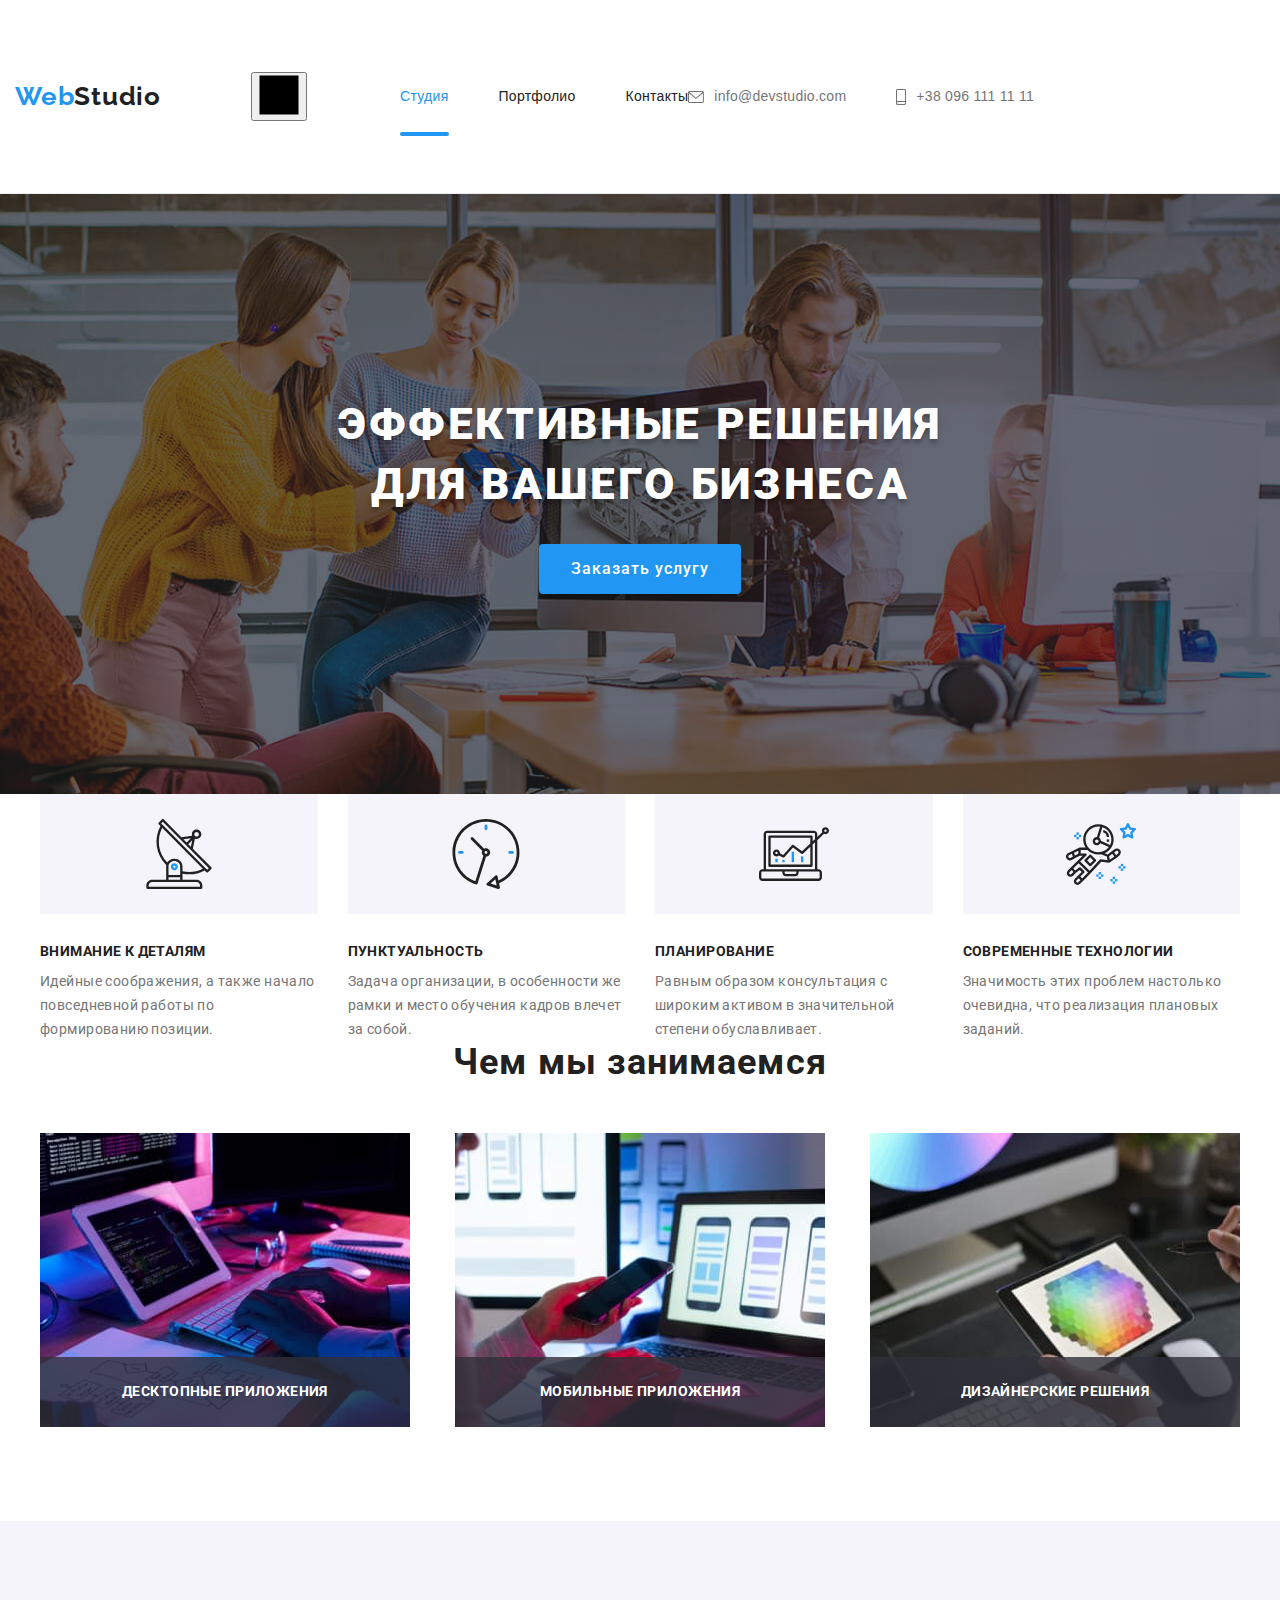
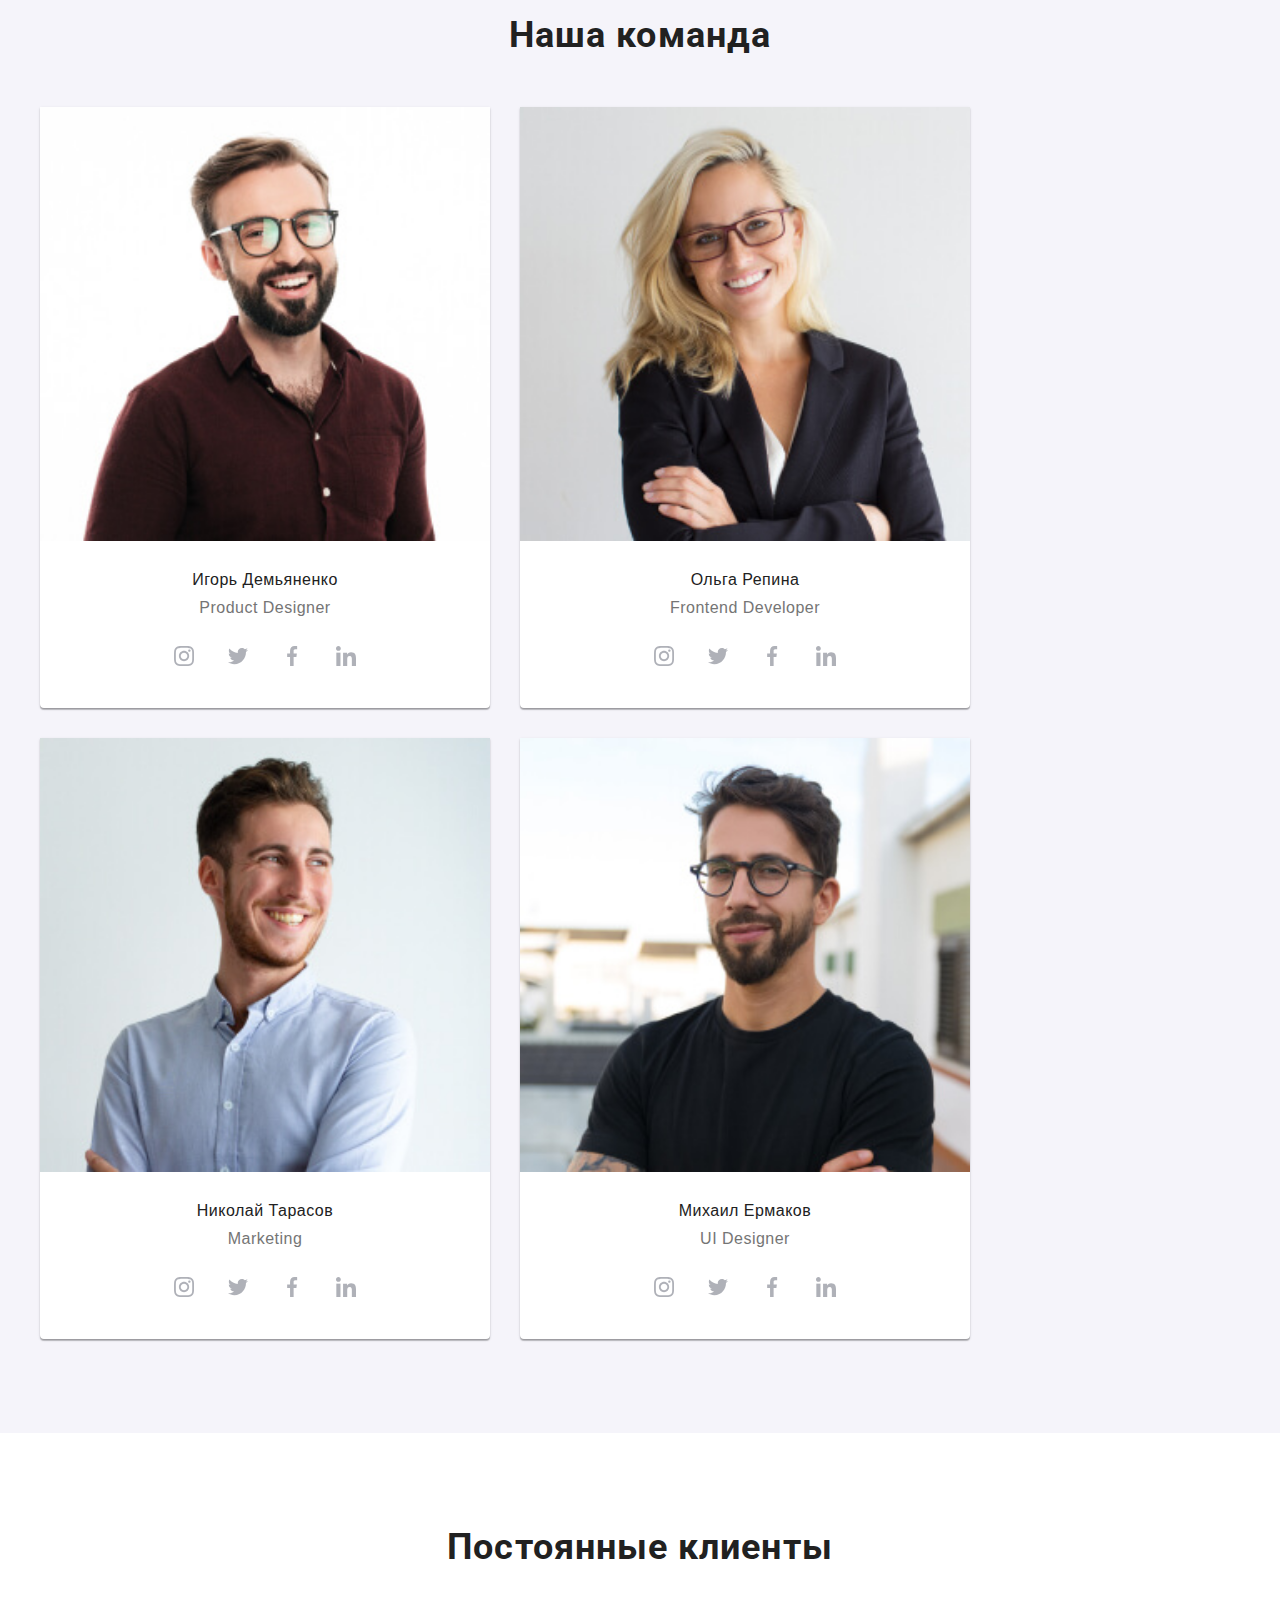
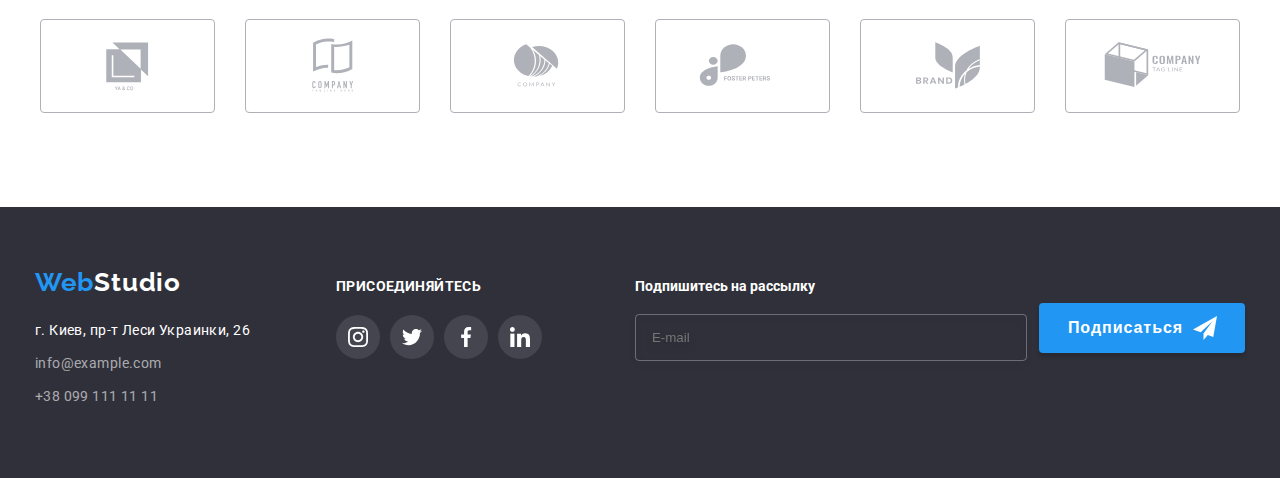
==== commit b40fe452: "очень очень печально..." ====
--- a/index.html
+++ b/index.html
@@ -20,16 +20,24 @@
     <link rel="stylesheet" href="./css/main.min.css" />
   </head>
   <body>
+
     <!--HEADER-->
 
-    <!-- <header class="page-header">
-      <div class="container">
+    <header class="page-header">
+      <div class="header-container container">
         <nav class="nav">
           <a href="./" class="page-logo">
             <span class="page-logo__first-half">Web</span><span>Studio</span>
           </a>
     
-          <ul class="site-nav">
+    <button class="menu-open touch" type="button">
+      <svg width="40" height="40">
+        <use href="./images/icons.svg#icon-menu">
+        </use>
+      </svg>
+    </button>
+
+          <ul class="site-nav list">
             <li class="nav__link">
               <a href="./" class="link-item nav__link-current">Студия</a>
             </li>
@@ -41,7 +49,7 @@
             </li>
           </ul>
     
-          <ul class="contact__nav">
+          <ul class="contact__nav list">
             <li class="nav__link-contact contact-email">
               <a href="mailto:info@devstudio.com" class="touch contact__item">
                 <svg class="contact__icon" width="16" height="12">
@@ -61,7 +69,61 @@
           </ul>
         </nav>
       </div>
-    </header> -->
+
+<!----------- МОБИЛЬНОЕ МЕНЮ ----------->
+
+      <div class="mobile-nav is-hidden">
+        <div class="container">
+      
+          <button class="menu-close touch" type="button"> <svg width="40" height="40">
+              <use href="./images/icons.svg#icon-close">
+              </use>
+            </svg> </button>
+      
+          <nav>
+            <ul class="mobile-menu list">
+              <li class="mobile-menu__item">
+                <a class="mobile-menu__link link current touch" href="./index.html">Студия</a>
+              </li>
+              <li class="mobile-menu__item">
+                <a class="mobile-menu__link link touch" href="./portfolio.html">Портфолио</a>
+              </li>
+              <li class="mobile-menu__item">
+                <a class="mobile-menu__link link touch" href="./index.html">Контакты</a>
+              </li>
+            </ul>
+          </nav>
+          <div class="mobile-nav__bottom">
+            <ul class="mobile-contacts list">
+              <li class="mobile-contacts__item">
+                <a class="mobile-contacts__link link mobile-contacts__link---telephone touch"
+                  href="./index.html">+38 096 111
+                  11 11</a>
+              </li>
+              <li class="mobile-contacts__item">
+                <a class="mobile-contacts__link link touch" href="./portfolio.html">info@devstudio.com</a>
+              </li>
+      
+            </ul>
+            <ul class="mobile-network list">
+              <li class="mobile-network__item">
+                <a class="mobile-network__link link" href="./index.html">Instagram</a>
+              </li>
+              <li class="mobile-network__item">
+                <a class="mobile-network__link link" href="./portfolio.html">Twitter</a>
+              </li>
+              <li class="mobile-network__item">
+                <a class="mobile-network__link link" href="./index.html">Facebook</a>
+              </li>
+              <li class="mobile-network__item">
+                <a class="mobile-network__link link" href="./portfolio.html">LinkedIn</a>
+              </li>
+            </ul>
+          </div>
+        </div>
+      </div>
+
+    </header>
 
     <main>
       <!--HERO-->
@@ -75,7 +137,7 @@
       </section>
 
       <!--ABOUT-->
-      <!-- <section class="about-section">
+      <section class="about-section">
         <div class="container">
           <h2 class="invisible">О нас</h2>
           <ul class="about list">
@@ -109,9 +171,9 @@
             </li>
           </ul>
         </div>
-      </section> -->
-
-      <!-- <section class="work-section container-section">
+      </section>
+
+      <section class="work-section container-section">
         <div class="container">
           <h2 class="work-title">Чем мы занимаемся</h2>
           <ul class="works list">
@@ -148,11 +210,11 @@
             </li>
           </ul>
         </div>
-      </section> -->
+      </section>
 
       <!==========TEAM==========>
 
-      <!-- <section class="team__section container-section">
+      <section class="team__section container-section">
         <div class="container">
           <h2>Наша команда</h2>
           <ul class="team__list list">
@@ -352,11 +414,11 @@
 
           </ul>
         </div>
-      </section> -->
+      </section>
 
       <!--CLIENTS-->
 
-      <!-- <section class="container-section">
+      <section class="container-section">
         <div class="container">
           <h2 class="work-title">Постоянные клиенты</h2>
           <ul class="clients list">
@@ -404,11 +466,11 @@
             </li>
           </ul>
         </div>
-      </section> -->
+      </section>
     </main>
 
     <!--FOOTER-->
-    <!-- <footer class="footer">
+    <footer class="footer">
       <div class="container footer-container">
         <address class="footer-adress">
           <a href="./" class="page-logo">
@@ -486,11 +548,11 @@
     </div>
 
     </div>
-    </footer> -->
+    </footer>
 
 
      <!--МОДАЛЬНОЕ ОКНО-->
-      <!-- <div class="backdrop is-hidden" data-modal>
+      <div class="backdrop is-hidden" data-modal>
         <div class="modal-window">
           <button type="button" class="modal-window__close-btn" data-modal-close>
             <svg class="modal-window__icon-close" width="11" height="11">
@@ -539,9 +601,10 @@
 
         </div>
 
-      </div> -->
+      </div>
 
       <script src="./js/modal.js"></script>
+      <script src="./js/menu.js"></script>
 
   </body>
 </html>--- a/css/main.min.css
+++ b/css/main.min.css
@@ -1,2 +1,2 @@
-:root{--text-color: #757575;--secondary-color: #212121;--white-color: #ffffff;--accent-color: #2196f3;--secondary-background: #f5f4fa;--logo-font: 'Raleway', sans-serif;--button-color: #2196f3;--main-font: 'Robosto', sans-serif;--footer-backround: #2f303a;--social-icons: rgba(175, 177, 184, 1);--timing-function: cubic-bezier(0.4, 0, 0.2, 1)}.visually-hidden{position:absolute !important;clip:rect(1px 1px 1px 1px);clip:rect(1px, 1px, 1px, 1px);padding:0 !important;border:0 !important;height:1px !important;width:1px !important;overflow:hidden}.touch{transition-property:color, fill, background-color, border, box-shadow, opacity, transform;transition-duration:250ms;transition-timing-function:var(--cubic)}h1,h2,h3,h4,h5,h6,p{margin-top:0;margin-bottom:0}ul,ol{margin-top:0;margin-bottom:0;padding-left:0}img{display:block}.link{text-decoration:none}.list{list-style:none;padding:0}li{list-style:none}a{text-decoration:none}body{font-family:'Roboto', 'Arial', 'Helvetica', sans-serif;font-style:normal;font-weight:normal;font-size:14px;color:var(--secondary-color);background-color:var(--white-color);margin:0px 0px}.container-section{padding-top:60px;padding-bottom:60px}@media screen and (min-width: 1200px){.container-section{padding-top:94px;padding-bottom:94px}}h2{font-weight:bold;font-size:36px;line-height:1.16;letter-spacing:0.03em;margin-bottom:50px;text-align:center}a{text-decoration:none;color:inherit}p{line-height:1.71;letter-spacing:0.03em;color:var(--text-color)}button{cursor:pointer}.container{width:100%;padding-left:15px;padding-right:15px;margin:0 auto}@media screen and (min-width: 480px){.container{max-width:480px}}@media screen and (min-width: 768px){.container{max-width:768px}}@media screen and (min-width: 1200px){.container{max-width:1200px}}.page-header{border-bottom:solid #ececec 1px}.page-logo{font-family:Raleway;font-weight:bold;font-size:26px;line-height:1.2;letter-spacing:0.03em;margin-right:90px;padding-top:24px;padding-bottom:24px}.page-logo__first-half{color:#2196f3}.page-logo__second-half-logo{color:var(--white-color)}.link-item{padding-top:32px;padding-bottom:32px;position:relative}.link-item::after{content:'';position:absolute;left:0;bottom:0;width:100%;height:4px;background-color:var(--accent-color);display:block;transform:scaleX(0);transition:transform 250ms var(--timing-function)}.link-item:hover::after,.link-item:focus::after{display:block;transform:scaleX(1)}.link-item:hover,.link-item:focus{color:var(--accent-color)}.button-primary{font-family:inherit;color:var(--white-color);background-color:var(--accent-color);font-style:normal;font-weight:500;font-size:16px;line-height:1.87;letter-spacing:0.06em;border-radius:4px;box-shadow:0px 4px 4px rgba(0,0,0,0.15);border:var(--button-color);padding:10px 32px;transition-property:background-color;transition-duration:250ms;transition-timing-function:linear}.button-primary:hover,.button-primary:focus,.button-primary:active{background-color:var(--white-color);color:var(--accent-color)}.portfolio-button{font-family:inherit;font-size:16px;font-weight:500;line-height:1.62;letter-spacing:0.03em;padding:6px 22px;border:solid 1px;background-color:var(--secondary-background);border-color:var(--secondary-background);border-radius:4px;transition-property:background-color;transition-duration:100ms;transition-timing-function:linear}.portfolio-button:hover,.portfolio-button:focus{color:var(--white-color);background-color:var(--accent-color);border-color:var(--accent-color);border-radius:4px}.social-list{display:flex;justify-content:center}.social-list__item:not(:last-child){margin-right:10px}.social-list__link{width:44px;height:44px;display:flex;justify-content:center;align-items:center;border-radius:50%;fill:var(--social-icons)}.social-list__link:hover,.social-list__link:focus{background-color:var(--accent-color);fill:var(--white-color)}.social-list__icon{width:20px;height:20px}.hero-title{font-weight:900;font-size:44px;line-height:60px;margin:0px auto 30px auto;font-size:26px;line-height:1.364;color:var(--white-color);letter-spacing:0.06em;text-transform:uppercase;text-shadow:0px 4px 4px rgba(0,0,0,0.25)}@media screen and (min-width: 1200px){.hero-title{font-size:44px}}.work-title{margin-bottom:50px}.title-case{font-weight:bold;font-size:18px;line-height:2;letter-spacing:0.06em}h3.about-title{font-weight:bold;font-size:14px;line-height:1.14;letter-spacing:0.03em;text-transform:uppercase;margin-bottom:10px}h3.social-title{color:var(--white-color);font-weight:bold;font-size:14px;line-height:1.14;letter-spacing:0.03em;text-transform:uppercase;margin-bottom:20px}.footer{display:flex;align-items:center;color:var(--white-color);background-color:var(--footer-backround);padding-top:60px;padding-bottom:60px}.footer-container{text-align:center}@media screen and (min-width: 768px){.footer-container{display:flex;flex-wrap:wrap;justify-content:center;align-items:baseline}}@media screen and (min-width: 1200px){.footer-container{display:flex;align-items:baseline;text-align:left;flex-wrap:nowrap}}.footer-adress{font-style:normal;line-height:1.71;letter-spacing:0.03em;margin-right:70px}@media screen and (min-width: 1200px){.footer-adress{width:231px;margin-right:70px}}.adress{font-style:normal;font-size:14px;line-height:1.71;letter-spacing:0.03em;margin-bottom:9px;color:var(--white-color)}.footer-adress__text{margin-top:20px;margin-bottom:9px;font-size:14px;line-height:1.71;letter-spacing:0.03em;color:rgba(255,255,255,0.6)}.footer-adress__contact{margin-bottom:9px;color:rgba(255,255,255,0.6)}.footer-adress__contact:hover,.footer-adress__contact:focus,.footer-adress__contact:active{color:var(--accent-color)}.footer-social{margin:60px 0}@media screen and (min-width: 768px){.footer-social{margin:0;margin-left:165px}}@media screen and (min-width: 1200px){.footer-social{margin-right:93px;margin-left:0}}.footer-social__link{fill:var(--white-color);display:flex;align-items:center;justify-content:center;width:44px;height:44px;border-radius:50%;background-color:rgba(255,255,255,0.1);transition:background-color 250ms var(--timing-function)}.footer-social__link:hover,.footer-social__link:focus{background-color:var(--accent-color)}.footer-social__icon{width:20px;height:20px}.backdrop{position:fixed;top:0;left:0;width:100vw;height:100vh;background-color:rgba(0,0,0,0.4);transition:opacity 500ms linear, visability 500ms linear}.modal-window{position:absolute;left:50%;top:50%;transform:translate(-50%, -50%);height:581px;width:528px;border-radius:4px;background-color:var(--white-color);padding:40px}.modal-window__close-btn{top:8px;right:8px;width:30px;height:30px;border-radius:50%;border:1px solid rgba(0,0,0,0.1);background-color:transparent;padding:0;position:absolute}.modal-window__icon-close{position:absolute;top:50%;left:50%;transform:translate(-50%, -50%)}.modal-window__icon-close:hover{fill:var(--accent-color)}.is-hidden{opacity:0;visibility:hidden;pointer-events:none}.modal-form{display:flex;flex-direction:column;padding:40px}.modal-form__header{font-weight:bold;font-size:20px;line-height:1.15;text-align:center;letter-spacing:0.03em;color:var(--secondary-color);margin-bottom:12px}.modal-form__field{position:relative;font-size:12px;line-height:1.16;letter-spacing:0.01em;color:var(--text-color)}.modal-form__input{width:100%;height:40px;border:1px solid rgba(33,33,33,0.2);box-sizing:border-box;border-radius:4px;padding-left:42px}.modal-form__input:focus{outline:none;border-color:var(--accent-color)}.modal-form__input-wrapper{display:block;position:relative;margin-top:6px;margin-bottom:10px}.modal-form__input-icon{position:absolute;top:50%;left:12px;transform:translateY(-50%);display:block;width:18px;height:18px}.form-input:focus+.modal-form__input-icon{fill:var(--accent-color)}.modal-form__message{width:100%;height:120px;margin-top:4px;margin-bottom:20px;border:1px solid rgba(33,33,33,0.2);box-sizing:border-box;border-radius:4px;padding:12px 16px;resize:none}.modal-form__message:focus{outline:none;border-color:var(--accent-color)}.modal-form__checkbox:checked+.modal-form__checkbox-label::before{border:0px;background-image:url(../images/index/check.svg);background-size:contain;box-shadow:none}.modal-form__checkbox:focus+.modal-form__checkbox-label::before{outline:none}.modal-form__checkbox-label{display:flex;align-items:center;font-size:14px;margin-bottom:30px}.modal-form__checkbox-label::before{display:block;content:'';width:16px;height:15px;border-radius:2px;cursor:pointer;margin-right:8px;border:2px solid #000000;box-shadow:0px 4px 4px 0px #00000040}.modal-form__link{color:var(--accent-color);border-bottom:1px solid var(--accent-color)}.modal-form__submit-btn{width:200px;margin:0 auto}@media screen and (min-width: 768px){.footer-form{margin-top:60px}}@media screen and (min-width: 1200px){.footer-form{margin-top:0}}.footer-subscribe{position:relative;display:flex;align-items:center;flex-direction:column}@media screen and (min-width: 768px){.footer-subscribe{display:flex;align-items:center;flex-direction:column}}@media screen and (min-width: 1200px){.footer-subscribe{display:flex;align-items:center;flex-direction:row}}.subscribe__input{width:100%;padding:15px 16px;margin-bottom:20px;margin-top:20px;border:1px solid rgba(255,255,255,0.3);filter:drop-shadow(0px 4px 4px rgba(0,0,0,0.15));border-radius:4px;background-color:transparent;cursor:pointer;color:var(--white-color)}@media screen and (min-width: 768px){.subscribe__input{width:450px}}@media screen and (min-width: 1200px){.subscribe__input{width:358px;padding:15px 16px;margin-right:12px;margin-bottom:0}}.subscribe__button{display:flex;align-items:center;padding:10px 28px 10px 29px;font-weight:bold;font-size:16px;line-height:1.87;letter-spacing:0.06em;color:var(--white-color);background-color:var(--accent-color);box-shadow:0px 4px 4px rgba(0,0,0,0.15);border-radius:4px;border:none;cursor:pointer}.subscribe__button:hover,.subscribe__button:focus,.subscribe__button:active{color:var(--white-color);background-color:var(--secondary-background)}.subscribe__icon{fill:var(--white-color);margin-left:10px}.nav{display:flex;align-items:center}.site-nav,.contact__nav{font-weight:500;line-height:1.14;letter-spacing:0.02em;display:flex}.nav__link{font-weight:500;line-height:1.14;letter-spacing:0.02em;position:relative}.nav__link:not(:last-child){margin-right:50px}.nav__link-current{color:var(--accent-color)}.nav__link-current::after{display:block;content:'';position:absolute;left:0;bottom:0;width:100%;height:4px;background-color:var(--accent-color);transform:scaleX(1)}.nav__link-contact{font-weight:500;line-height:1.14;letter-spacing:0.02em;justify-content:center}.nav__link-contact:not(:last-child){margin-right:50px}.contact__nav{font-weight:500;font-size:14px;line-height:1.14;letter-spacing:0.02em;color:var(--text-color);margin-left:auto}.contact__item{display:flex;align-items:center;justify-content:center}.contact__item:hover,.contact__item:focus{color:var(--accent-color)}.contact__icon{fill:currentColor;margin-right:10px}.hero{padding-top:118px;padding-bottom:118px;margin-left:auto;margin-right:auto;max-width:1600px;text-align:center;background-position:center;background-repeat:no-repeat;background-size:cover;background-color:var(--footer-backround)}@media screen and (max-width: 767px){.hero{max-width:480px;background-image:linear-gradient(to right, rgba(47,58,57,0.4), rgba(47,48,58,0.4)),url(../images/index/hero_mobile_480@1x.jpg)}}@media screen and (min-device-pixel-ratio: 2), (-webkit-min-device-pixel-ratio: 2), screen and (min-resolution: 192dpi), screen and (min-resolution: 2dppx){.hero{background-image:linear-gradient(to right, rgba(47,58,57,0.4), rgba(47,48,58,0.4)),url(../images/index/hero_mobile_480@2x.jpg)}}@media screen and (min-width: 768px){.hero{padding-top:118px;padding-bottom:118px;max-width:768px;background-image:linear-gradient(to right, rgba(47,58,57,0.4), rgba(47,48,58,0.4)),url(../images/index/hero_tablet_768@1x.jpg)}}@media screen and (min-width: 768px) and (min-device-pixel-ratio: 2), screen and (min-width: 768px) and (-webkit-min-device-pixel-ratio: 2), screen and (min-width: 768px) and (min-resolution: 192dpi), screen and (min-width: 768px) and (min-resolution: 2dppx){.hero{background-image:linear-gradient(to right, rgba(47,58,57,0.4), rgba(47,48,58,0.4)),url(../images/index/hero_tablet_768@2x.jpg)}}@media screen and (min-width: 1200px){.hero{max-width:1600px;padding-top:200px;padding-bottom:200px;background-image:linear-gradient(to right, rgba(47,58,57,0.4), rgba(47,48,58,0.4)),url(../images/index/hero_desktop_1600@1x.jpg)}}@media screen and (min-width: 1200px) and (min-device-pixel-ratio: 2), screen and (min-width: 1200px) and (-webkit-min-device-pixel-ratio: 2), screen and (min-width: 1200px) and (min-resolution: 192dpi), screen and (min-width: 1200px) and (min-resolution: 2dppx){.hero{background-image:linear-gradient(to right, rgba(47,58,57,0.4), rgba(47,48,58,0.4)),url(../images/index/hero_desktop_1600@2x.jpg)}}.invisible{display:none}.about{margin-bottom:-30px}@media screen and (min-width: 768px){.about{display:flex;flex-wrap:wrap;margin-left:-30px}}.item{width:100%;margin-bottom:30px}@media screen and (min-width: 768px){.item{flex-basis:calc((100% - 60px) / 2);margin-left:30px}}@media screen and (min-width: 1200px){.item{flex-basis:calc((100% - 120px) / 4)}}.item::before{display:block;content:'';height:120px;background-repeat:no-repeat;background-position:center;background-color:var(--secondary-background)}.icon-antenna::before{display:block;content:'';height:120px;background-repeat:no-repeat;background-position:center;background-color:var(--secondary-background);background-image:url(../images/index/antenna.svg);margin-bottom:30px}.icon-clock::before{display:block;content:'';height:120px;background-repeat:no-repeat;background-position:center;background-color:var(--secondary-background);background-image:url(../images/index/clock.svg);margin-bottom:30px}.icon-diagram::before{display:block;content:'';height:120px;background-repeat:no-repeat;background-position:center;background-color:var(--secondary-background);background-image:url(../images/index/diagram.svg);margin-bottom:30px}.icon-astronaut::before{display:block;content:'';height:120px;background-repeat:no-repeat;background-position:center;background-color:var(--secondary-background);background-image:url(../images/index/astronaut.svg);margin-bottom:30px}.work-section{padding-top:0}@media screen and (max-width: 1199px){.work-section{display:none}}.works{display:flex;justify-content:space-between}.work-item{position:relative;z-index:-1}.works__overlay{position:absolute;bottom:0;width:370px;height:70px;background-color:rgba(47,48,58,0.8)}.works__text{font-weight:bold;font-size:14px;line-height:1.14;text-align:center;letter-spacing:0.03em;text-transform:uppercase;color:var(--white-color);padding-top:27px}.team__section{background-color:var(--secondary-background)}.team__list{text-align:center;margin-bottom:-30px}@media screen and (min-width: 768px){.team__list{display:flex;flex-wrap:wrap;margin-left:-30px}}.team__card{box-shadow:0px 1px 3px rgba(0,0,0,0.12),0px 1px 1px rgba(0,0,0,0.14),0px 2px 1px rgba(0,0,0,0.2);border-radius:0px 0px 4px 4px;background-color:var(--white-color);width:100%;margin-bottom:30px}@media screen and (min-width: 768px){.team__card{flex-basis:calc((100% - 60px) / 2);margin-left:30px}}@media screen and (min-width: 1200px){.team__card{flex-basis:calc((100% - 120px) / 4)}}.team__item-content{padding:30px 0}.team__name{font-family:var(--main-font);font-weight:500;font-size:16px;line-height:1.18;letter-spacing:0.03em;color:var(--title-color);margin-bottom:10px}.team__item-desc{font-family:var(--main-font);font-weight:normal;font-size:16px;line-height:1.18;letter-spacing:0.03em;color:var(--text-color);margin-bottom:16px}.clients{margin-bottom:-30px;display:flex;flex-wrap:wrap;margin-left:-30px}.clients__item{margin-bottom:30px;margin-left:30px;flex-basis:calc(100% / 2 - 30px)}@media screen and (min-width: 768px){.clients__item{flex-basis:calc((100% - 90px) / 3);width:226px}}@media screen and (min-width: 1200px){.clients__item{flex-basis:calc((100% - 180px) / 6);width:170px}}.clients__link{height:92px;display:flex;justify-content:center;align-items:center;color:var(--social-icons);border-radius:4px;border:1px solid var(--social-icons)}.clients__link:hover,.clients__link:focus{border-color:var(--accent-color);color:var(--accent-color)}.clients__icon{width:100%;fill:currentColor}.portfolio__nav{display:flex;justify-content:center;margin-bottom:50px}.portfolio__works{display:flex;flex-wrap:wrap;margin-left:-30px;margin-top:-30px}.portfolio__item{flex-basis:calc(100% / 3 - 30px);width:370px;border-bottom:solid 1px #eeeeee;border-left:solid 1px #eeeeee;border-right:solid 1px #eeeeee;margin-top:30px;margin-left:30px}.portfolio__item:hover,.portfolio__item:focus{box-shadow:1px 4px 6px 0px rgba(0,0,0,0.16);box-shadow:0px 4px 4px 0px rgba(0,0,0,0.06);box-shadow:0px 1px 1px 0px rgba(0,0,0,0.12)}.portfolio__item:hover .portfolio__item-thumb::before{transform:translateY(0)}.portfolio__item-text{padding:20px 24px}.portfolio__nav-item:not(:last-child){margin-right:8px}.portfolio__item-thumb{position:relative;overflow:hidden}.portfolio__item-thumb::before{display:inline-block;content:'';position:absolute;top:0;left:0;width:100%;height:100%;background-color:rgba(33,150,243,0.9);transform:translateY(100%);transition:transform 250ms var(--timing-function)}.portfolio__item-overlay{position:absolute;top:0;left:0;width:100%;height:100%;transform:translateY(100%);transition:transform 250ms var(--timing-function);overflow:hidden;display:flex}.portfolio__item:hover .portfolio__item-overlay{transform:translateY(0)}.portfolio__overlay-text{color:var(--white-color);font-size:18px;padding:24px;display:flex;align-items:center}.portfolio__case-description{font-size:16px;line-height:1.87}
+:root{--text-color: #757575;--secondary-color: #212121;--white-color: #ffffff;--accent-color: #2196f3;--secondary-background: #f5f4fa;--logo-font: 'Raleway', sans-serif;--button-color: #2196f3;--main-font: 'Robosto', sans-serif;--footer-backround: #2f303a;--social-icons: rgba(175, 177, 184, 1);--timing-function: cubic-bezier(0.4, 0, 0.2, 1)}.visually-hidden{position:absolute !important;clip:rect(1px 1px 1px 1px);clip:rect(1px, 1px, 1px, 1px);padding:0 !important;border:0 !important;height:1px !important;width:1px !important;overflow:hidden}.touch{transition-property:color, fill, background-color, border, box-shadow, opacity, transform;transition-duration:250ms;transition-timing-function:var(--cubic)}h1,h2,h3,h4,h5,h6,p{margin-top:0;margin-bottom:0}ul,ol{margin-top:0;margin-bottom:0;padding-left:0}img{display:block}.link{text-decoration:none}.list{list-style:none;padding:0}li{list-style:none}a{text-decoration:none}body{font-family:'Roboto', 'Arial', 'Helvetica', sans-serif;font-style:normal;font-weight:normal;font-size:14px;color:var(--secondary-color);background-color:var(--white-color);margin:0px 0px}.container-section{padding-top:60px;padding-bottom:60px}@media screen and (min-width: 1200px){.container-section{padding-top:94px;padding-bottom:94px}}h2{font-weight:bold;font-size:36px;line-height:1.16;letter-spacing:0.03em;margin-bottom:50px;text-align:center}a{text-decoration:none;color:inherit}p{line-height:1.71;letter-spacing:0.03em;color:var(--text-color)}button{cursor:pointer}.container{width:100%;padding-left:15px;padding-right:15px;margin:0 auto}@media screen and (min-width: 480px){.container{max-width:480px}}@media screen and (min-width: 768px){.container{max-width:768px}}@media screen and (min-width: 1200px){.container{max-width:1200px}}.page-header{border-bottom:solid #ececec 1px;background-color:var(--white-color)}@media screen and (min-width: 768px){.page-header{display:flex;align-items:center}}@media screen and (min-width: 1200px){.page-header{display:flex;align-items:center}}@media screen and (min-width: 768px){.header-container{display:flex;align-items:center}}@media screen and (min-width: 1200px){.header-container{display:flex;align-items:center}}.page-logo{font-family:Raleway;font-weight:bold;font-size:26px;line-height:1.2;letter-spacing:0.03em;margin-right:90px;padding-top:24px;padding-bottom:24px}.page-logo__first-half{color:#2196f3}.page-logo__second-half-logo{color:var(--white-color)}.button-primary{font-family:inherit;color:var(--white-color);background-color:var(--accent-color);font-style:normal;font-weight:500;font-size:16px;line-height:1.87;letter-spacing:0.06em;border-radius:4px;box-shadow:0px 4px 4px rgba(0,0,0,0.15);border:var(--button-color);padding:10px 32px;transition-property:background-color;transition-duration:250ms;transition-timing-function:linear}.button-primary:hover,.button-primary:focus,.button-primary:active{background-color:var(--white-color);color:var(--accent-color)}.portfolio-button{font-family:inherit;font-size:16px;font-weight:500;line-height:1.62;letter-spacing:0.03em;padding:6px 22px;border:solid 1px;background-color:var(--secondary-background);border-color:var(--secondary-background);border-radius:4px;transition-property:background-color;transition-duration:100ms;transition-timing-function:linear}.portfolio-button:hover,.portfolio-button:focus{color:var(--white-color);background-color:var(--accent-color);border-color:var(--accent-color);border-radius:4px}.social-list{display:flex;justify-content:center}.social-list__item:not(:last-child){margin-right:10px}.social-list__link{width:44px;height:44px;display:flex;justify-content:center;align-items:center;border-radius:50%;fill:var(--social-icons)}.social-list__link:hover,.social-list__link:focus{background-color:var(--accent-color);fill:var(--white-color)}.social-list__icon{width:20px;height:20px}.hero-title{font-weight:900;font-size:44px;line-height:60px;margin:0px auto 30px auto;font-size:26px;line-height:1.364;color:var(--white-color);letter-spacing:0.06em;text-transform:uppercase;text-shadow:0px 4px 4px rgba(0,0,0,0.25)}@media screen and (min-width: 1200px){.hero-title{font-size:44px}}.work-title{margin-bottom:50px}.title-case{font-weight:bold;font-size:18px;line-height:2;letter-spacing:0.06em}h3.about-title{font-weight:bold;font-size:14px;line-height:1.14;letter-spacing:0.03em;text-transform:uppercase;margin-bottom:10px}h3.social-title{color:var(--white-color);font-weight:bold;font-size:14px;line-height:1.14;letter-spacing:0.03em;text-transform:uppercase;margin-bottom:20px}.footer{display:flex;align-items:center;color:var(--white-color);background-color:var(--footer-backround);padding-top:60px;padding-bottom:60px}.footer-container{text-align:center}@media screen and (min-width: 768px){.footer-container{display:flex;flex-wrap:wrap;justify-content:center;align-items:baseline}}@media screen and (min-width: 1200px){.footer-container{display:flex;align-items:baseline;text-align:left;flex-wrap:nowrap}}.footer-adress{font-style:normal;line-height:1.71;letter-spacing:0.03em;margin-right:70px}@media screen and (min-width: 1200px){.footer-adress{width:231px;margin-right:70px}}.adress{font-style:normal;font-size:14px;line-height:1.71;letter-spacing:0.03em;margin-bottom:9px;color:var(--white-color)}.footer-adress__text{margin-top:20px;margin-bottom:9px;font-size:14px;line-height:1.71;letter-spacing:0.03em;color:rgba(255,255,255,0.6)}.footer-adress__contact{margin-bottom:9px;color:rgba(255,255,255,0.6)}.footer-adress__contact:hover,.footer-adress__contact:focus,.footer-adress__contact:active{color:var(--accent-color)}.footer-social{margin:60px 0}@media screen and (min-width: 768px){.footer-social{margin:0;margin-left:165px}}@media screen and (min-width: 1200px){.footer-social{margin-right:93px;margin-left:0}}.footer-social__link{fill:var(--white-color);display:flex;align-items:center;justify-content:center;width:44px;height:44px;border-radius:50%;background-color:rgba(255,255,255,0.1);transition:background-color 250ms var(--timing-function)}.footer-social__link:hover,.footer-social__link:focus{background-color:var(--accent-color)}.footer-social__icon{width:20px;height:20px}.backdrop{position:fixed;top:0;left:0;width:100vw;height:100vh;background-color:rgba(0,0,0,0.4);transition:opacity 500ms linear, visability 500ms linear}.modal-window{position:absolute;left:50%;top:50%;transform:translate(-50%, -50%);height:581px;width:528px;border-radius:4px;background-color:var(--white-color);padding:40px}.modal-window__close-btn{top:8px;right:8px;width:30px;height:30px;border-radius:50%;border:1px solid rgba(0,0,0,0.1);background-color:transparent;padding:0;position:absolute}.modal-window__icon-close{position:absolute;top:50%;left:50%;transform:translate(-50%, -50%)}.modal-window__icon-close:hover{fill:var(--accent-color)}.is-hidden{opacity:0;visibility:hidden;pointer-events:none}.modal-form{display:flex;flex-direction:column;padding:40px}.modal-form__header{font-weight:bold;font-size:20px;line-height:1.15;text-align:center;letter-spacing:0.03em;color:var(--secondary-color);margin-bottom:12px}.modal-form__field{position:relative;font-size:12px;line-height:1.16;letter-spacing:0.01em;color:var(--text-color)}.modal-form__input{width:100%;height:40px;border:1px solid rgba(33,33,33,0.2);box-sizing:border-box;border-radius:4px;padding-left:42px}.modal-form__input:focus{outline:none;border-color:var(--accent-color)}.modal-form__input-wrapper{display:block;position:relative;margin-top:6px;margin-bottom:10px}.modal-form__input-icon{position:absolute;top:50%;left:12px;transform:translateY(-50%);display:block;width:18px;height:18px}.form-input:focus+.modal-form__input-icon{fill:var(--accent-color)}.modal-form__message{width:100%;height:120px;margin-top:4px;margin-bottom:20px;border:1px solid rgba(33,33,33,0.2);box-sizing:border-box;border-radius:4px;padding:12px 16px;resize:none}.modal-form__message:focus{outline:none;border-color:var(--accent-color)}.modal-form__checkbox:checked+.modal-form__checkbox-label::before{border:0px;background-image:url(../images/index/check.svg);background-size:contain;box-shadow:none}.modal-form__checkbox:focus+.modal-form__checkbox-label::before{outline:none}.modal-form__checkbox-label{display:flex;align-items:center;font-size:14px;margin-bottom:30px}.modal-form__checkbox-label::before{display:block;content:'';width:16px;height:15px;border-radius:2px;cursor:pointer;margin-right:8px;border:2px solid #000000;box-shadow:0px 4px 4px 0px #00000040}.modal-form__link{color:var(--accent-color);border-bottom:1px solid var(--accent-color)}.modal-form__submit-btn{width:200px;margin:0 auto}@media screen and (min-width: 768px){.footer-form{margin-top:60px}}@media screen and (min-width: 1200px){.footer-form{margin-top:0}}.footer-subscribe{position:relative;display:flex;align-items:center;flex-direction:column}@media screen and (min-width: 768px){.footer-subscribe{display:flex;align-items:center;flex-direction:column}}@media screen and (min-width: 1200px){.footer-subscribe{display:flex;align-items:center;flex-direction:row}}.subscribe__input{width:100%;padding:15px 16px;margin-bottom:20px;margin-top:20px;border:1px solid rgba(255,255,255,0.3);filter:drop-shadow(0px 4px 4px rgba(0,0,0,0.15));border-radius:4px;background-color:transparent;cursor:pointer;color:var(--white-color)}@media screen and (min-width: 768px){.subscribe__input{width:450px}}@media screen and (min-width: 1200px){.subscribe__input{width:358px;padding:15px 16px;margin-right:12px;margin-bottom:0}}.subscribe__button{display:flex;align-items:center;padding:10px 28px 10px 29px;font-weight:bold;font-size:16px;line-height:1.87;letter-spacing:0.06em;color:var(--white-color);background-color:var(--accent-color);box-shadow:0px 4px 4px rgba(0,0,0,0.15);border-radius:4px;border:none;cursor:pointer}.subscribe__button:hover,.subscribe__button:focus,.subscribe__button:active{color:var(--white-color);background-color:var(--secondary-background)}.subscribe__icon{fill:var(--white-color);margin-left:10px}.nav{display:flex;align-items:center;justify-content:space-between}@media screen and (min-width: 768px){.nav{justify-content:center}}.site-nav{font-family:var(--main-font);font-weight:500;font-size:14px;line-height:1.14;letter-spacing:0.02em;color:var(--secondary-color);margin-left:auto;display:none}@media screen and (min-width: 768px), (min-width: 1200px){.site-nav{display:flex}}@media screen and (min-width: 1200px){.site-nav{margin-left:93px}}.contact__nav{margin-left:auto;font-family:var(--main-font);font-weight:500;font-size:14px;line-height:1.14;letter-spacing:0.02em;color:var(--text-color);display:none}@media screen and (min-width: 768px){.contact__nav{display:flex;flex-direction:column}}@media screen and (min-width: 1200px){.contact__nav{display:flex;flex-direction:row}}.nav__link{font-weight:500;line-height:1.14;letter-spacing:0.02em;position:relative}.nav__link:not(:last-child){display:flex;margin-right:50px}.nav__link-contact:not(:last-child){display:flex;margin-bottom:10px}@media screen and (min-width: 1200px){.nav__link-contact:not(:last-child){display:flex;margin-right:50px;margin-bottom:0}}.link-item{padding-top:32px;padding-bottom:32px;display:flex;align-items:center}.link-item:hover,.link-item:focus,.link-item:active{color:var(--accent-color)}@media screen and (min-width: 768px){.contact__item{padding-top:0;padding-bottom:0;display:flex;align-items:center}}@media screen and (min-width: 1200px){.contact__item{padding-top:32px;padding-bottom:32px}}.contact__item:hover,.contact__item:focus,.contact__item:active{color:var(--accent-color)}.nav__link-current{position:relative;color:var(--accent-color)}.nav__link-current::after{content:'';position:absolute;display:block;width:100%;height:4px;left:0;bottom:0;border-radius:2px;background-color:var(--accent-color)}.contact__icon{fill:currentColor;margin-right:10px}.hero{padding-top:118px;padding-bottom:118px;margin-left:auto;margin-right:auto;max-width:1600px;text-align:center;background-position:center;background-repeat:no-repeat;background-size:cover;background-color:var(--footer-backround)}@media screen and (max-width: 767px){.hero{max-width:480px;background-image:linear-gradient(to right, rgba(47,58,57,0.4), rgba(47,48,58,0.4)),url(../images/index/hero_mobile_480@1x.jpg)}}@media screen and (min-device-pixel-ratio: 2), (-webkit-min-device-pixel-ratio: 2), screen and (min-resolution: 192dpi), screen and (min-resolution: 2dppx){.hero{background-image:linear-gradient(to right, rgba(47,58,57,0.4), rgba(47,48,58,0.4)),url(../images/index/hero_mobile_480@2x.jpg)}}@media screen and (min-width: 768px){.hero{padding-top:118px;padding-bottom:118px;max-width:768px;background-image:linear-gradient(to right, rgba(47,58,57,0.4), rgba(47,48,58,0.4)),url(../images/index/hero_tablet_768@1x.jpg)}}@media screen and (min-width: 768px) and (min-device-pixel-ratio: 2), screen and (min-width: 768px) and (-webkit-min-device-pixel-ratio: 2), screen and (min-width: 768px) and (min-resolution: 192dpi), screen and (min-width: 768px) and (min-resolution: 2dppx){.hero{background-image:linear-gradient(to right, rgba(47,58,57,0.4), rgba(47,48,58,0.4)),url(../images/index/hero_tablet_768@2x.jpg)}}@media screen and (min-width: 1200px){.hero{max-width:1600px;padding-top:200px;padding-bottom:200px;background-image:linear-gradient(to right, rgba(47,58,57,0.4), rgba(47,48,58,0.4)),url(../images/index/hero_desktop_1600@1x.jpg)}}@media screen and (min-width: 1200px) and (min-device-pixel-ratio: 2), screen and (min-width: 1200px) and (-webkit-min-device-pixel-ratio: 2), screen and (min-width: 1200px) and (min-resolution: 192dpi), screen and (min-width: 1200px) and (min-resolution: 2dppx){.hero{background-image:linear-gradient(to right, rgba(47,58,57,0.4), rgba(47,48,58,0.4)),url(../images/index/hero_desktop_1600@2x.jpg)}}.invisible{display:none}.about{margin-bottom:-30px}@media screen and (min-width: 768px){.about{display:flex;flex-wrap:wrap;margin-left:-30px}}.item{width:100%;margin-bottom:30px}@media screen and (min-width: 768px){.item{flex-basis:calc((100% - 60px) / 2);margin-left:30px}}@media screen and (min-width: 1200px){.item{flex-basis:calc((100% - 120px) / 4)}}.item::before{display:block;content:'';height:120px;background-repeat:no-repeat;background-position:center;background-color:var(--secondary-background)}.icon-antenna::before{display:block;content:'';height:120px;background-repeat:no-repeat;background-position:center;background-color:var(--secondary-background);background-image:url(../images/index/antenna.svg);margin-bottom:30px}.icon-clock::before{display:block;content:'';height:120px;background-repeat:no-repeat;background-position:center;background-color:var(--secondary-background);background-image:url(../images/index/clock.svg);margin-bottom:30px}.icon-diagram::before{display:block;content:'';height:120px;background-repeat:no-repeat;background-position:center;background-color:var(--secondary-background);background-image:url(../images/index/diagram.svg);margin-bottom:30px}.icon-astronaut::before{display:block;content:'';height:120px;background-repeat:no-repeat;background-position:center;background-color:var(--secondary-background);background-image:url(../images/index/astronaut.svg);margin-bottom:30px}.work-section{padding-top:0}@media screen and (max-width: 1199px){.work-section{display:none}}.works{display:flex;justify-content:space-between}.work-item{position:relative;z-index:-1}.works__overlay{position:absolute;bottom:0;width:370px;height:70px;background-color:rgba(47,48,58,0.8)}.works__text{font-weight:bold;font-size:14px;line-height:1.14;text-align:center;letter-spacing:0.03em;text-transform:uppercase;color:var(--white-color);padding-top:27px}.team__section{background-color:var(--secondary-background)}.team__list{text-align:center;margin-bottom:-30px}@media screen and (min-width: 768px){.team__list{display:flex;flex-wrap:wrap;margin-left:-30px}}.team__card{box-shadow:0px 1px 3px rgba(0,0,0,0.12),0px 1px 1px rgba(0,0,0,0.14),0px 2px 1px rgba(0,0,0,0.2);border-radius:0px 0px 4px 4px;background-color:var(--white-color);width:100%;margin-bottom:30px}@media screen and (min-width: 768px){.team__card{flex-basis:calc((100% - 60px) / 2);margin-left:30px}}@media screen and (min-width: 1200px){.team__card{flex-basis:calc((100% - 120px) / 4)}}.team__item-content{padding:30px 0}.team__name{font-family:var(--main-font);font-weight:500;font-size:16px;line-height:1.18;letter-spacing:0.03em;color:var(--title-color);margin-bottom:10px}.team__item-desc{font-family:var(--main-font);font-weight:normal;font-size:16px;line-height:1.18;letter-spacing:0.03em;color:var(--text-color);margin-bottom:16px}.clients{margin-bottom:-30px;display:flex;flex-wrap:wrap;margin-left:-30px}.clients__item{margin-bottom:30px;margin-left:30px;flex-basis:calc(100% / 2 - 30px)}@media screen and (min-width: 768px){.clients__item{flex-basis:calc((100% - 90px) / 3);width:226px}}@media screen and (min-width: 1200px){.clients__item{flex-basis:calc((100% - 180px) / 6);width:170px}}.clients__link{height:92px;display:flex;justify-content:center;align-items:center;color:var(--social-icons);border-radius:4px;border:1px solid var(--social-icons)}.clients__link:hover,.clients__link:focus{border-color:var(--accent-color);color:var(--accent-color)}.clients__icon{width:100%;fill:currentColor}.portfolio__nav{display:flex;justify-content:center;margin-bottom:50px}.portfolio__works{display:flex;flex-wrap:wrap;margin-left:-30px;margin-top:-30px}.portfolio__item{flex-basis:calc(100% / 3 - 30px);width:370px;border-bottom:solid 1px #eeeeee;border-left:solid 1px #eeeeee;border-right:solid 1px #eeeeee;margin-top:30px;margin-left:30px}.portfolio__item:hover,.portfolio__item:focus{box-shadow:1px 4px 6px 0px rgba(0,0,0,0.16);box-shadow:0px 4px 4px 0px rgba(0,0,0,0.06);box-shadow:0px 1px 1px 0px rgba(0,0,0,0.12)}.portfolio__item:hover .portfolio__item-thumb::before{transform:translateY(0)}.portfolio__item-text{padding:20px 24px}.portfolio__nav-item:not(:last-child){margin-right:8px}.portfolio__item-thumb{position:relative;overflow:hidden}.portfolio__item-thumb::before{display:inline-block;content:'';position:absolute;top:0;left:0;width:100%;height:100%;background-color:rgba(33,150,243,0.9);transform:translateY(100%);transition:transform 250ms var(--timing-function)}.portfolio__item-overlay{position:absolute;top:0;left:0;width:100%;height:100%;transform:translateY(100%);transition:transform 250ms var(--timing-function);overflow:hidden;display:flex}.portfolio__item:hover .portfolio__item-overlay{transform:translateY(0)}.portfolio__overlay-text{color:var(--white-color);font-size:18px;padding:24px;display:flex;align-items:center}.portfolio__case-description{font-size:16px;line-height:1.87}
 /*# sourceMappingURL=main.min.css.map */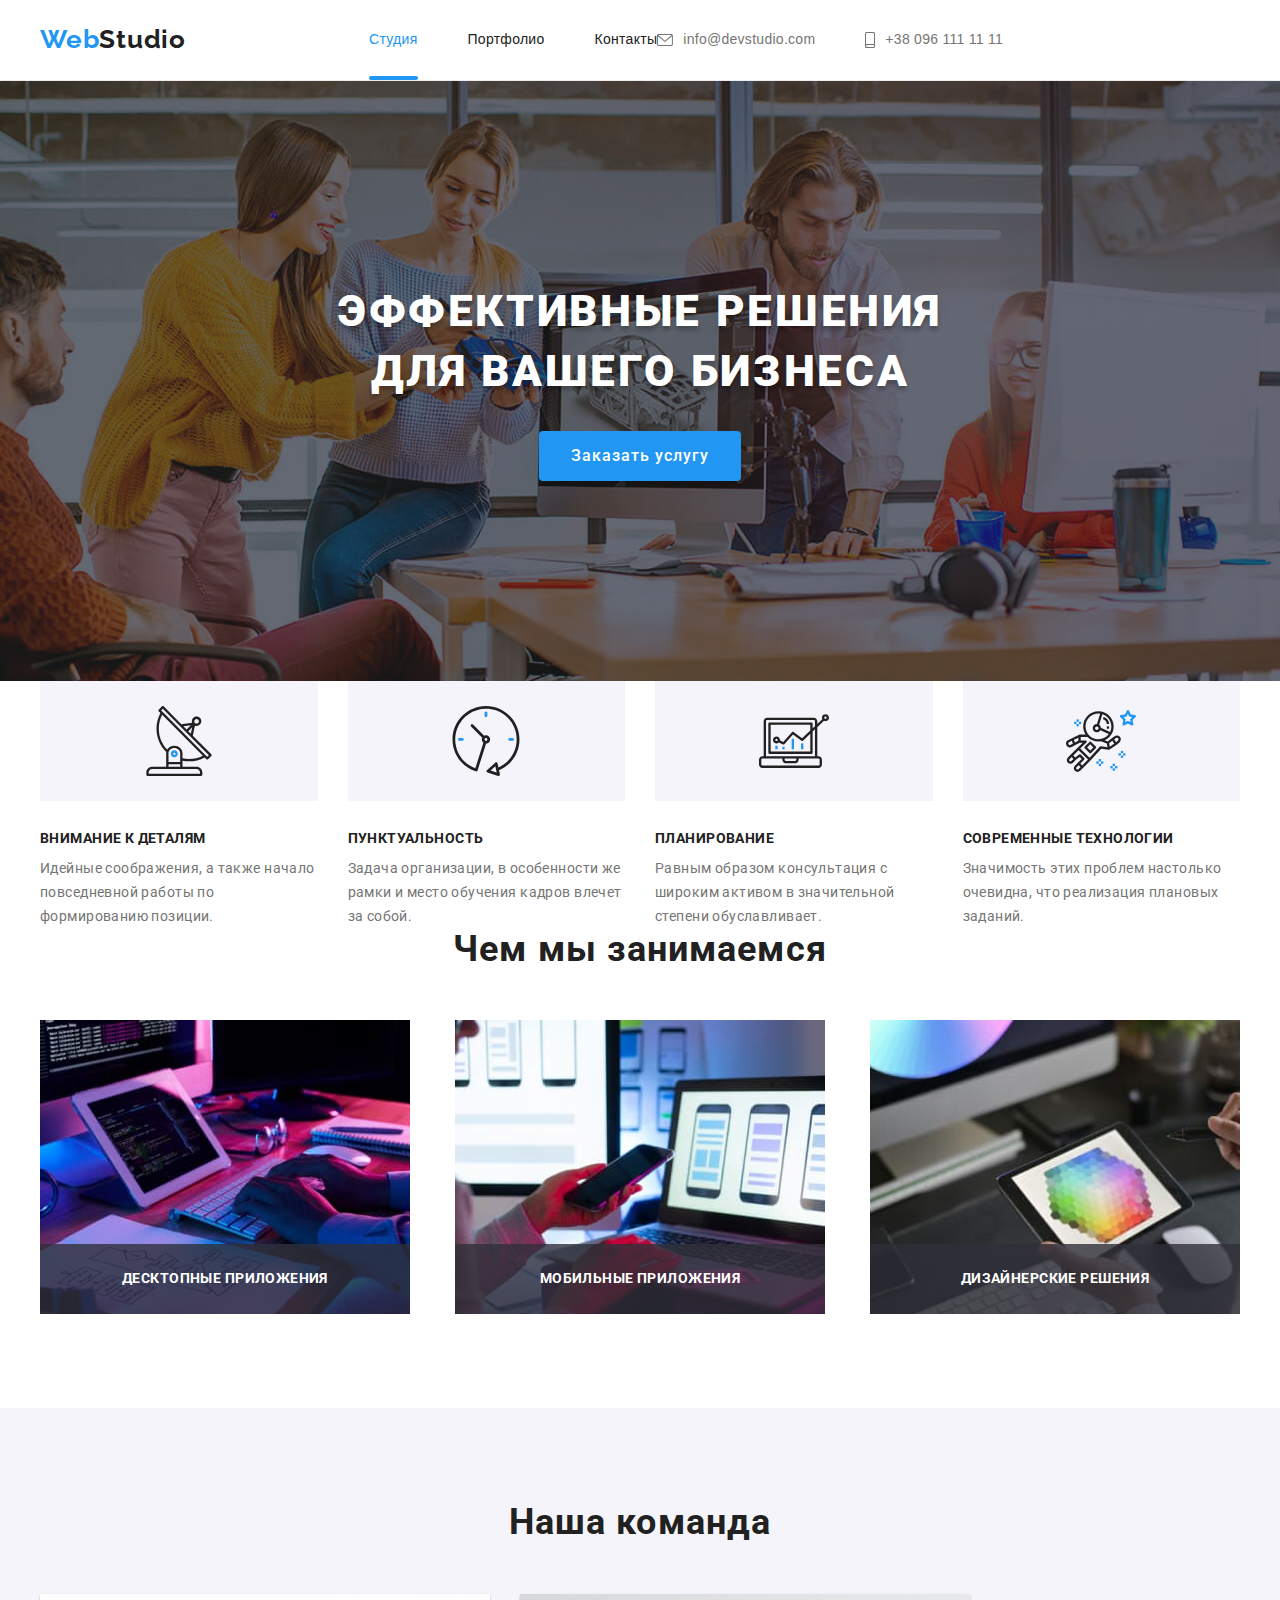
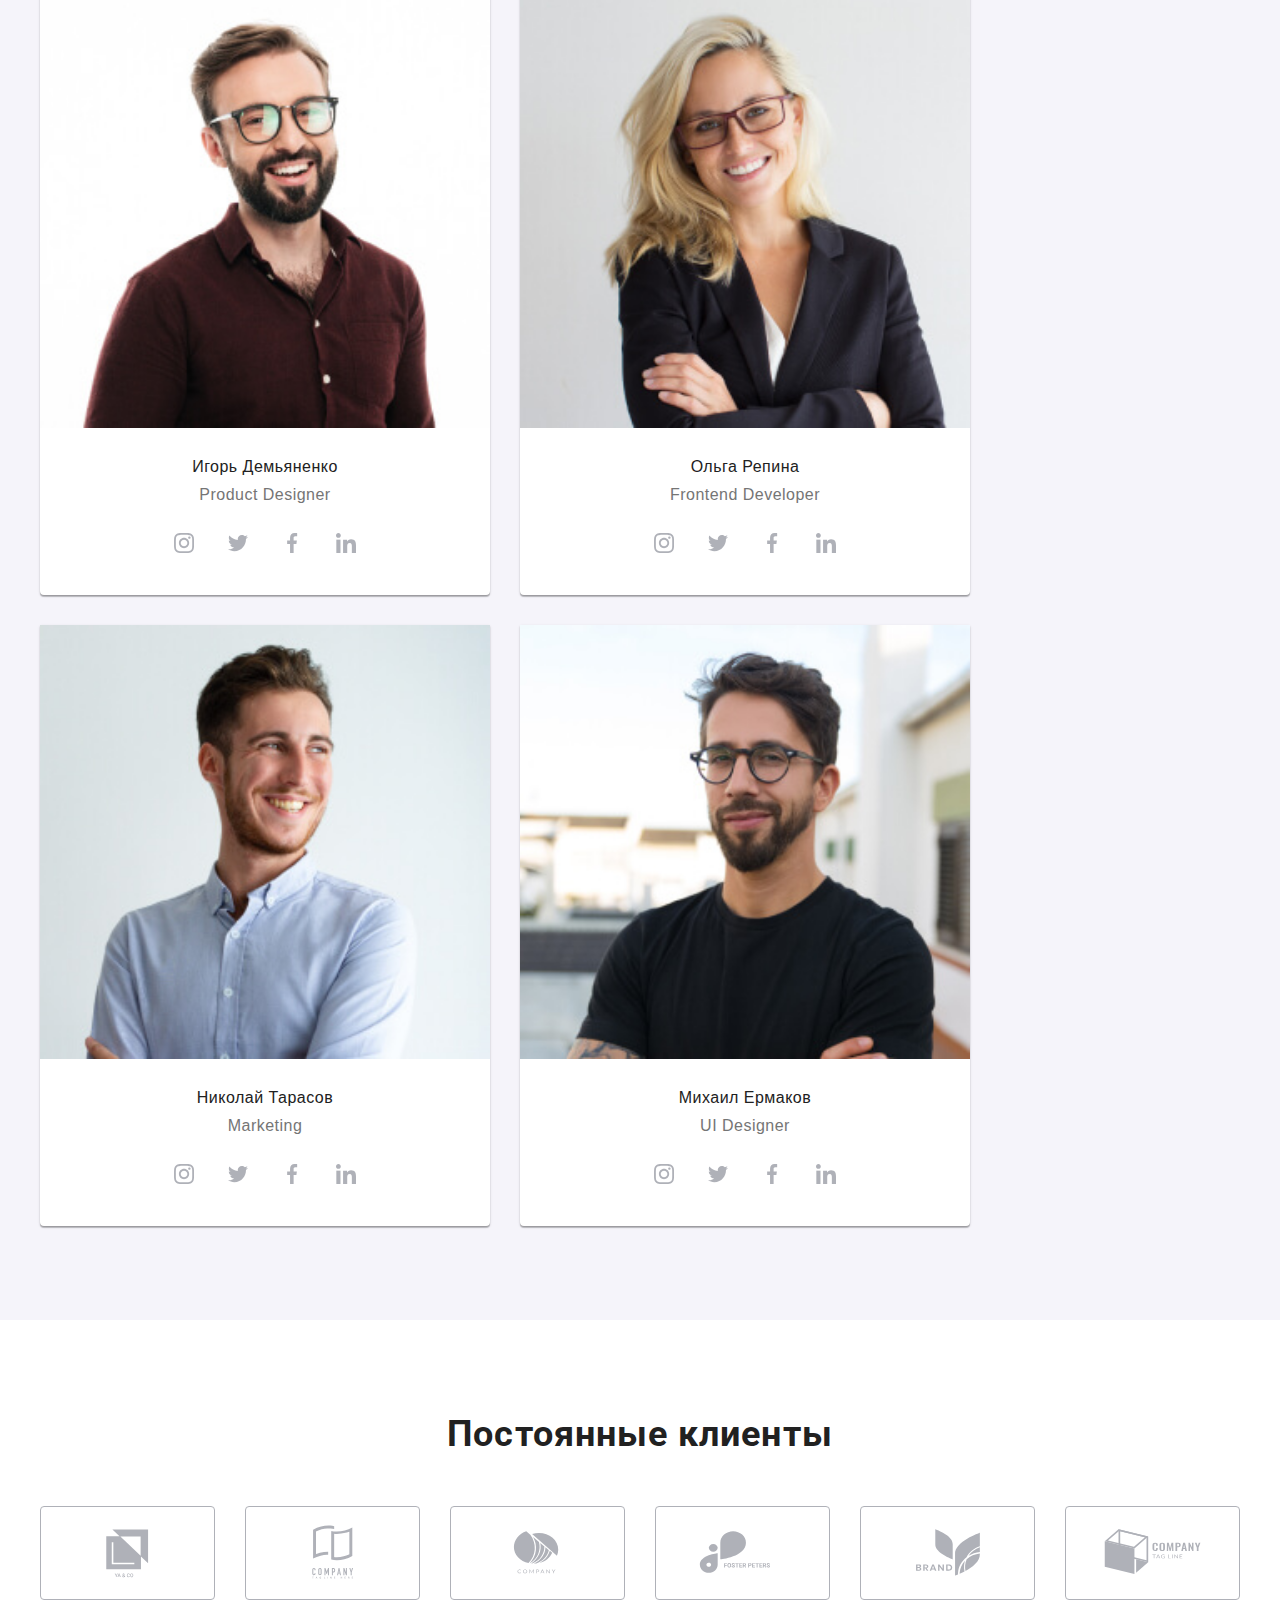
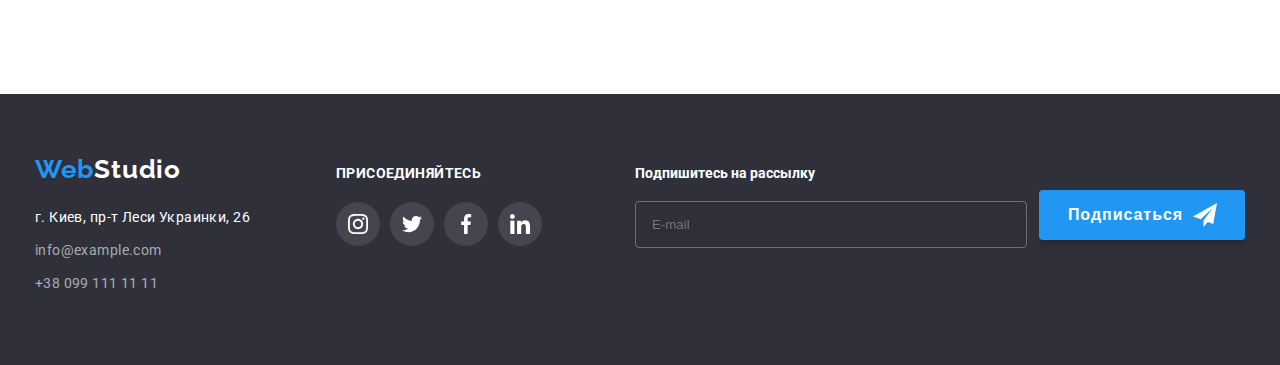
==== commit 3b5a0b6b: "push" ====
--- a/index.html
+++ b/index.html
@@ -19,6 +19,7 @@
     />
     <link rel="stylesheet" href="./css/main.min.css" />
   </head>
+  
   <body>
 
     <!--HEADER-->
--- a/css/main.min.css
+++ b/css/main.min.css
@@ -1,2 +1,2 @@
-:root{--text-color: #757575;--secondary-color: #212121;--white-color: #ffffff;--accent-color: #2196f3;--secondary-background: #f5f4fa;--logo-font: 'Raleway', sans-serif;--button-color: #2196f3;--main-font: 'Robosto', sans-serif;--footer-backround: #2f303a;--social-icons: rgba(175, 177, 184, 1);--timing-function: cubic-bezier(0.4, 0, 0.2, 1)}.visually-hidden{position:absolute !important;clip:rect(1px 1px 1px 1px);clip:rect(1px, 1px, 1px, 1px);padding:0 !important;border:0 !important;height:1px !important;width:1px !important;overflow:hidden}.touch{transition-property:color, fill, background-color, border, box-shadow, opacity, transform;transition-duration:250ms;transition-timing-function:var(--cubic)}h1,h2,h3,h4,h5,h6,p{margin-top:0;margin-bottom:0}ul,ol{margin-top:0;margin-bottom:0;padding-left:0}img{display:block}.link{text-decoration:none}.list{list-style:none;padding:0}li{list-style:none}a{text-decoration:none}body{font-family:'Roboto', 'Arial', 'Helvetica', sans-serif;font-style:normal;font-weight:normal;font-size:14px;color:var(--secondary-color);background-color:var(--white-color);margin:0px 0px}.container-section{padding-top:60px;padding-bottom:60px}@media screen and (min-width: 1200px){.container-section{padding-top:94px;padding-bottom:94px}}h2{font-weight:bold;font-size:36px;line-height:1.16;letter-spacing:0.03em;margin-bottom:50px;text-align:center}a{text-decoration:none;color:inherit}p{line-height:1.71;letter-spacing:0.03em;color:var(--text-color)}button{cursor:pointer}.container{width:100%;padding-left:15px;padding-right:15px;margin:0 auto}@media screen and (min-width: 480px){.container{max-width:480px}}@media screen and (min-width: 768px){.container{max-width:768px}}@media screen and (min-width: 1200px){.container{max-width:1200px}}.page-header{border-bottom:solid #ececec 1px;background-color:var(--white-color)}@media screen and (min-width: 768px){.page-header{display:flex;align-items:center}}@media screen and (min-width: 1200px){.page-header{display:flex;align-items:center}}@media screen and (min-width: 768px){.header-container{display:flex;align-items:center}}@media screen and (min-width: 1200px){.header-container{display:flex;align-items:center}}.page-logo{font-family:Raleway;font-weight:bold;font-size:26px;line-height:1.2;letter-spacing:0.03em;margin-right:90px;padding-top:24px;padding-bottom:24px}.page-logo__first-half{color:#2196f3}.page-logo__second-half-logo{color:var(--white-color)}.button-primary{font-family:inherit;color:var(--white-color);background-color:var(--accent-color);font-style:normal;font-weight:500;font-size:16px;line-height:1.87;letter-spacing:0.06em;border-radius:4px;box-shadow:0px 4px 4px rgba(0,0,0,0.15);border:var(--button-color);padding:10px 32px;transition-property:background-color;transition-duration:250ms;transition-timing-function:linear}.button-primary:hover,.button-primary:focus,.button-primary:active{background-color:var(--white-color);color:var(--accent-color)}.portfolio-button{font-family:inherit;font-size:16px;font-weight:500;line-height:1.62;letter-spacing:0.03em;padding:6px 22px;border:solid 1px;background-color:var(--secondary-background);border-color:var(--secondary-background);border-radius:4px;transition-property:background-color;transition-duration:100ms;transition-timing-function:linear}.portfolio-button:hover,.portfolio-button:focus{color:var(--white-color);background-color:var(--accent-color);border-color:var(--accent-color);border-radius:4px}.social-list{display:flex;justify-content:center}.social-list__item:not(:last-child){margin-right:10px}.social-list__link{width:44px;height:44px;display:flex;justify-content:center;align-items:center;border-radius:50%;fill:var(--social-icons)}.social-list__link:hover,.social-list__link:focus{background-color:var(--accent-color);fill:var(--white-color)}.social-list__icon{width:20px;height:20px}.hero-title{font-weight:900;font-size:44px;line-height:60px;margin:0px auto 30px auto;font-size:26px;line-height:1.364;color:var(--white-color);letter-spacing:0.06em;text-transform:uppercase;text-shadow:0px 4px 4px rgba(0,0,0,0.25)}@media screen and (min-width: 1200px){.hero-title{font-size:44px}}.work-title{margin-bottom:50px}.title-case{font-weight:bold;font-size:18px;line-height:2;letter-spacing:0.06em}h3.about-title{font-weight:bold;font-size:14px;line-height:1.14;letter-spacing:0.03em;text-transform:uppercase;margin-bottom:10px}h3.social-title{color:var(--white-color);font-weight:bold;font-size:14px;line-height:1.14;letter-spacing:0.03em;text-transform:uppercase;margin-bottom:20px}.footer{display:flex;align-items:center;color:var(--white-color);background-color:var(--footer-backround);padding-top:60px;padding-bottom:60px}.footer-container{text-align:center}@media screen and (min-width: 768px){.footer-container{display:flex;flex-wrap:wrap;justify-content:center;align-items:baseline}}@media screen and (min-width: 1200px){.footer-container{display:flex;align-items:baseline;text-align:left;flex-wrap:nowrap}}.footer-adress{font-style:normal;line-height:1.71;letter-spacing:0.03em;margin-right:70px}@media screen and (min-width: 1200px){.footer-adress{width:231px;margin-right:70px}}.adress{font-style:normal;font-size:14px;line-height:1.71;letter-spacing:0.03em;margin-bottom:9px;color:var(--white-color)}.footer-adress__text{margin-top:20px;margin-bottom:9px;font-size:14px;line-height:1.71;letter-spacing:0.03em;color:rgba(255,255,255,0.6)}.footer-adress__contact{margin-bottom:9px;color:rgba(255,255,255,0.6)}.footer-adress__contact:hover,.footer-adress__contact:focus,.footer-adress__contact:active{color:var(--accent-color)}.footer-social{margin:60px 0}@media screen and (min-width: 768px){.footer-social{margin:0;margin-left:165px}}@media screen and (min-width: 1200px){.footer-social{margin-right:93px;margin-left:0}}.footer-social__link{fill:var(--white-color);display:flex;align-items:center;justify-content:center;width:44px;height:44px;border-radius:50%;background-color:rgba(255,255,255,0.1);transition:background-color 250ms var(--timing-function)}.footer-social__link:hover,.footer-social__link:focus{background-color:var(--accent-color)}.footer-social__icon{width:20px;height:20px}.backdrop{position:fixed;top:0;left:0;width:100vw;height:100vh;background-color:rgba(0,0,0,0.4);transition:opacity 500ms linear, visability 500ms linear}.modal-window{position:absolute;left:50%;top:50%;transform:translate(-50%, -50%);height:581px;width:528px;border-radius:4px;background-color:var(--white-color);padding:40px}.modal-window__close-btn{top:8px;right:8px;width:30px;height:30px;border-radius:50%;border:1px solid rgba(0,0,0,0.1);background-color:transparent;padding:0;position:absolute}.modal-window__icon-close{position:absolute;top:50%;left:50%;transform:translate(-50%, -50%)}.modal-window__icon-close:hover{fill:var(--accent-color)}.is-hidden{opacity:0;visibility:hidden;pointer-events:none}.modal-form{display:flex;flex-direction:column;padding:40px}.modal-form__header{font-weight:bold;font-size:20px;line-height:1.15;text-align:center;letter-spacing:0.03em;color:var(--secondary-color);margin-bottom:12px}.modal-form__field{position:relative;font-size:12px;line-height:1.16;letter-spacing:0.01em;color:var(--text-color)}.modal-form__input{width:100%;height:40px;border:1px solid rgba(33,33,33,0.2);box-sizing:border-box;border-radius:4px;padding-left:42px}.modal-form__input:focus{outline:none;border-color:var(--accent-color)}.modal-form__input-wrapper{display:block;position:relative;margin-top:6px;margin-bottom:10px}.modal-form__input-icon{position:absolute;top:50%;left:12px;transform:translateY(-50%);display:block;width:18px;height:18px}.form-input:focus+.modal-form__input-icon{fill:var(--accent-color)}.modal-form__message{width:100%;height:120px;margin-top:4px;margin-bottom:20px;border:1px solid rgba(33,33,33,0.2);box-sizing:border-box;border-radius:4px;padding:12px 16px;resize:none}.modal-form__message:focus{outline:none;border-color:var(--accent-color)}.modal-form__checkbox:checked+.modal-form__checkbox-label::before{border:0px;background-image:url(../images/index/check.svg);background-size:contain;box-shadow:none}.modal-form__checkbox:focus+.modal-form__checkbox-label::before{outline:none}.modal-form__checkbox-label{display:flex;align-items:center;font-size:14px;margin-bottom:30px}.modal-form__checkbox-label::before{display:block;content:'';width:16px;height:15px;border-radius:2px;cursor:pointer;margin-right:8px;border:2px solid #000000;box-shadow:0px 4px 4px 0px #00000040}.modal-form__link{color:var(--accent-color);border-bottom:1px solid var(--accent-color)}.modal-form__submit-btn{width:200px;margin:0 auto}@media screen and (min-width: 768px){.footer-form{margin-top:60px}}@media screen and (min-width: 1200px){.footer-form{margin-top:0}}.footer-subscribe{position:relative;display:flex;align-items:center;flex-direction:column}@media screen and (min-width: 768px){.footer-subscribe{display:flex;align-items:center;flex-direction:column}}@media screen and (min-width: 1200px){.footer-subscribe{display:flex;align-items:center;flex-direction:row}}.subscribe__input{width:100%;padding:15px 16px;margin-bottom:20px;margin-top:20px;border:1px solid rgba(255,255,255,0.3);filter:drop-shadow(0px 4px 4px rgba(0,0,0,0.15));border-radius:4px;background-color:transparent;cursor:pointer;color:var(--white-color)}@media screen and (min-width: 768px){.subscribe__input{width:450px}}@media screen and (min-width: 1200px){.subscribe__input{width:358px;padding:15px 16px;margin-right:12px;margin-bottom:0}}.subscribe__button{display:flex;align-items:center;padding:10px 28px 10px 29px;font-weight:bold;font-size:16px;line-height:1.87;letter-spacing:0.06em;color:var(--white-color);background-color:var(--accent-color);box-shadow:0px 4px 4px rgba(0,0,0,0.15);border-radius:4px;border:none;cursor:pointer}.subscribe__button:hover,.subscribe__button:focus,.subscribe__button:active{color:var(--white-color);background-color:var(--secondary-background)}.subscribe__icon{fill:var(--white-color);margin-left:10px}.nav{display:flex;align-items:center;justify-content:space-between}@media screen and (min-width: 768px){.nav{justify-content:center}}.site-nav{font-family:var(--main-font);font-weight:500;font-size:14px;line-height:1.14;letter-spacing:0.02em;color:var(--secondary-color);margin-left:auto;display:none}@media screen and (min-width: 768px), (min-width: 1200px){.site-nav{display:flex}}@media screen and (min-width: 1200px){.site-nav{margin-left:93px}}.contact__nav{margin-left:auto;font-family:var(--main-font);font-weight:500;font-size:14px;line-height:1.14;letter-spacing:0.02em;color:var(--text-color);display:none}@media screen and (min-width: 768px){.contact__nav{display:flex;flex-direction:column}}@media screen and (min-width: 1200px){.contact__nav{display:flex;flex-direction:row}}.nav__link{font-weight:500;line-height:1.14;letter-spacing:0.02em;position:relative}.nav__link:not(:last-child){display:flex;margin-right:50px}.nav__link-contact:not(:last-child){display:flex;margin-bottom:10px}@media screen and (min-width: 1200px){.nav__link-contact:not(:last-child){display:flex;margin-right:50px;margin-bottom:0}}.link-item{padding-top:32px;padding-bottom:32px;display:flex;align-items:center}.link-item:hover,.link-item:focus,.link-item:active{color:var(--accent-color)}@media screen and (min-width: 768px){.contact__item{padding-top:0;padding-bottom:0;display:flex;align-items:center}}@media screen and (min-width: 1200px){.contact__item{padding-top:32px;padding-bottom:32px}}.contact__item:hover,.contact__item:focus,.contact__item:active{color:var(--accent-color)}.nav__link-current{position:relative;color:var(--accent-color)}.nav__link-current::after{content:'';position:absolute;display:block;width:100%;height:4px;left:0;bottom:0;border-radius:2px;background-color:var(--accent-color)}.contact__icon{fill:currentColor;margin-right:10px}.hero{padding-top:118px;padding-bottom:118px;margin-left:auto;margin-right:auto;max-width:1600px;text-align:center;background-position:center;background-repeat:no-repeat;background-size:cover;background-color:var(--footer-backround)}@media screen and (max-width: 767px){.hero{max-width:480px;background-image:linear-gradient(to right, rgba(47,58,57,0.4), rgba(47,48,58,0.4)),url(../images/index/hero_mobile_480@1x.jpg)}}@media screen and (min-device-pixel-ratio: 2), (-webkit-min-device-pixel-ratio: 2), screen and (min-resolution: 192dpi), screen and (min-resolution: 2dppx){.hero{background-image:linear-gradient(to right, rgba(47,58,57,0.4), rgba(47,48,58,0.4)),url(../images/index/hero_mobile_480@2x.jpg)}}@media screen and (min-width: 768px){.hero{padding-top:118px;padding-bottom:118px;max-width:768px;background-image:linear-gradient(to right, rgba(47,58,57,0.4), rgba(47,48,58,0.4)),url(../images/index/hero_tablet_768@1x.jpg)}}@media screen and (min-width: 768px) and (min-device-pixel-ratio: 2), screen and (min-width: 768px) and (-webkit-min-device-pixel-ratio: 2), screen and (min-width: 768px) and (min-resolution: 192dpi), screen and (min-width: 768px) and (min-resolution: 2dppx){.hero{background-image:linear-gradient(to right, rgba(47,58,57,0.4), rgba(47,48,58,0.4)),url(../images/index/hero_tablet_768@2x.jpg)}}@media screen and (min-width: 1200px){.hero{max-width:1600px;padding-top:200px;padding-bottom:200px;background-image:linear-gradient(to right, rgba(47,58,57,0.4), rgba(47,48,58,0.4)),url(../images/index/hero_desktop_1600@1x.jpg)}}@media screen and (min-width: 1200px) and (min-device-pixel-ratio: 2), screen and (min-width: 1200px) and (-webkit-min-device-pixel-ratio: 2), screen and (min-width: 1200px) and (min-resolution: 192dpi), screen and (min-width: 1200px) and (min-resolution: 2dppx){.hero{background-image:linear-gradient(to right, rgba(47,58,57,0.4), rgba(47,48,58,0.4)),url(../images/index/hero_desktop_1600@2x.jpg)}}.invisible{display:none}.about{margin-bottom:-30px}@media screen and (min-width: 768px){.about{display:flex;flex-wrap:wrap;margin-left:-30px}}.item{width:100%;margin-bottom:30px}@media screen and (min-width: 768px){.item{flex-basis:calc((100% - 60px) / 2);margin-left:30px}}@media screen and (min-width: 1200px){.item{flex-basis:calc((100% - 120px) / 4)}}.item::before{display:block;content:'';height:120px;background-repeat:no-repeat;background-position:center;background-color:var(--secondary-background)}.icon-antenna::before{display:block;content:'';height:120px;background-repeat:no-repeat;background-position:center;background-color:var(--secondary-background);background-image:url(../images/index/antenna.svg);margin-bottom:30px}.icon-clock::before{display:block;content:'';height:120px;background-repeat:no-repeat;background-position:center;background-color:var(--secondary-background);background-image:url(../images/index/clock.svg);margin-bottom:30px}.icon-diagram::before{display:block;content:'';height:120px;background-repeat:no-repeat;background-position:center;background-color:var(--secondary-background);background-image:url(../images/index/diagram.svg);margin-bottom:30px}.icon-astronaut::before{display:block;content:'';height:120px;background-repeat:no-repeat;background-position:center;background-color:var(--secondary-background);background-image:url(../images/index/astronaut.svg);margin-bottom:30px}.work-section{padding-top:0}@media screen and (max-width: 1199px){.work-section{display:none}}.works{display:flex;justify-content:space-between}.work-item{position:relative;z-index:-1}.works__overlay{position:absolute;bottom:0;width:370px;height:70px;background-color:rgba(47,48,58,0.8)}.works__text{font-weight:bold;font-size:14px;line-height:1.14;text-align:center;letter-spacing:0.03em;text-transform:uppercase;color:var(--white-color);padding-top:27px}.team__section{background-color:var(--secondary-background)}.team__list{text-align:center;margin-bottom:-30px}@media screen and (min-width: 768px){.team__list{display:flex;flex-wrap:wrap;margin-left:-30px}}.team__card{box-shadow:0px 1px 3px rgba(0,0,0,0.12),0px 1px 1px rgba(0,0,0,0.14),0px 2px 1px rgba(0,0,0,0.2);border-radius:0px 0px 4px 4px;background-color:var(--white-color);width:100%;margin-bottom:30px}@media screen and (min-width: 768px){.team__card{flex-basis:calc((100% - 60px) / 2);margin-left:30px}}@media screen and (min-width: 1200px){.team__card{flex-basis:calc((100% - 120px) / 4)}}.team__item-content{padding:30px 0}.team__name{font-family:var(--main-font);font-weight:500;font-size:16px;line-height:1.18;letter-spacing:0.03em;color:var(--title-color);margin-bottom:10px}.team__item-desc{font-family:var(--main-font);font-weight:normal;font-size:16px;line-height:1.18;letter-spacing:0.03em;color:var(--text-color);margin-bottom:16px}.clients{margin-bottom:-30px;display:flex;flex-wrap:wrap;margin-left:-30px}.clients__item{margin-bottom:30px;margin-left:30px;flex-basis:calc(100% / 2 - 30px)}@media screen and (min-width: 768px){.clients__item{flex-basis:calc((100% - 90px) / 3);width:226px}}@media screen and (min-width: 1200px){.clients__item{flex-basis:calc((100% - 180px) / 6);width:170px}}.clients__link{height:92px;display:flex;justify-content:center;align-items:center;color:var(--social-icons);border-radius:4px;border:1px solid var(--social-icons)}.clients__link:hover,.clients__link:focus{border-color:var(--accent-color);color:var(--accent-color)}.clients__icon{width:100%;fill:currentColor}.portfolio__nav{display:flex;justify-content:center;margin-bottom:50px}.portfolio__works{display:flex;flex-wrap:wrap;margin-left:-30px;margin-top:-30px}.portfolio__item{flex-basis:calc(100% / 3 - 30px);width:370px;border-bottom:solid 1px #eeeeee;border-left:solid 1px #eeeeee;border-right:solid 1px #eeeeee;margin-top:30px;margin-left:30px}.portfolio__item:hover,.portfolio__item:focus{box-shadow:1px 4px 6px 0px rgba(0,0,0,0.16);box-shadow:0px 4px 4px 0px rgba(0,0,0,0.06);box-shadow:0px 1px 1px 0px rgba(0,0,0,0.12)}.portfolio__item:hover .portfolio__item-thumb::before{transform:translateY(0)}.portfolio__item-text{padding:20px 24px}.portfolio__nav-item:not(:last-child){margin-right:8px}.portfolio__item-thumb{position:relative;overflow:hidden}.portfolio__item-thumb::before{display:inline-block;content:'';position:absolute;top:0;left:0;width:100%;height:100%;background-color:rgba(33,150,243,0.9);transform:translateY(100%);transition:transform 250ms var(--timing-function)}.portfolio__item-overlay{position:absolute;top:0;left:0;width:100%;height:100%;transform:translateY(100%);transition:transform 250ms var(--timing-function);overflow:hidden;display:flex}.portfolio__item:hover .portfolio__item-overlay{transform:translateY(0)}.portfolio__overlay-text{color:var(--white-color);font-size:18px;padding:24px;display:flex;align-items:center}.portfolio__case-description{font-size:16px;line-height:1.87}
+:root{--text-color: #757575;--secondary-color: #212121;--white-color: #ffffff;--accent-color: #2196f3;--secondary-background: #f5f4fa;--logo-font: 'Raleway', sans-serif;--button-color: #2196f3;--main-font: 'Robosto', sans-serif;--footer-backround: #2f303a;--social-icons: rgba(175, 177, 184, 1);--timing-function: cubic-bezier(0.4, 0, 0.2, 1)}.visually-hidden{position:absolute !important;clip:rect(1px 1px 1px 1px);clip:rect(1px, 1px, 1px, 1px);padding:0 !important;border:0 !important;height:1px !important;width:1px !important;overflow:hidden}.touch{transition-property:color, fill, background-color, border, box-shadow, opacity, transform;transition-duration:250ms;transition-timing-function:var(--cubic)}h1,h2,h3,h4,h5,h6,p{margin-top:0;margin-bottom:0}ul,ol{margin-top:0;margin-bottom:0;padding-left:0}img{display:block}.link{text-decoration:none}.list{list-style:none;padding:0}li{list-style:none}a{text-decoration:none}body{font-family:'Roboto', 'Arial', 'Helvetica', sans-serif;font-style:normal;font-weight:normal;font-size:14px;color:var(--secondary-color);background-color:var(--white-color);margin:0px 0px}.container-section{padding-top:60px;padding-bottom:60px}@media screen and (min-width: 1200px){.container-section{padding-top:94px;padding-bottom:94px}}h2{font-weight:bold;font-size:36px;line-height:1.16;letter-spacing:0.03em;margin-bottom:50px;text-align:center}a{text-decoration:none;color:inherit}p{line-height:1.71;letter-spacing:0.03em;color:var(--text-color)}button{cursor:pointer}.container{width:100%;padding-left:15px;padding-right:15px;margin:0 auto}@media screen and (min-width: 480px){.container{max-width:480px}}@media screen and (min-width: 768px){.container{max-width:768px}}@media screen and (min-width: 1200px){.container{max-width:1200px}}.page-header{border-bottom:solid #ececec 1px;background-color:var(--white-color)}@media screen and (min-width: 768px){.page-header{display:flex;align-items:center}}@media screen and (min-width: 1200px){.page-header{display:flex;align-items:center}}@media screen and (min-width: 768px){.header-container{display:flex;align-items:center}}@media screen and (min-width: 1200px){.header-container{display:flex;align-items:center}}.mobile-nav{position:fixed;top:0;background-color:var(--white-color);width:100vw;height:100vh;z-index:2}@media screen and (min-width: 768px){.mobile-nav{display:none}}@media screen and (min-width: 1200px){.mobile-nav{display:none}}.mobile-nav .container{position:relative;padding:48px 40px;display:flex;flex-direction:column;justify-content:space-between;height:100%}.mobile-nav .menu-close{position:absolute;top:10px;right:15px;margin:0;padding:0;border:none;background-color:transparent}.mobile-nav .menu-close:hover,.mobile-nav .menu-close:focus,.mobile-nav .menu-close:active{fill:var(--accent-color)}@media screen and (min-width: 1200px){.mobile-nav .menu-close{display:none}}.menu-open{top:25px;right:21px;margin:0;padding:0;border:none;background-color:transparent}.menu-open:hover,.menu-open:focus,.menu-open:active{fill:var(--accent-color)}@media screen and (min-width: 768px), (min-width: 1200px){.menu-open{display:none}}.mobile-nav.is-hidden{opacity:0;pointer-events:none}.mobile-menu__item{margin-bottom:36px}.mobile-menu__link{font-weight:500;font-size:40px;line-height:1.175;letter-spacing:0.02em}.mobile-menu__link:hover,.mobile-menu__link:focus,.mobile-menu__link:active{color:var(--accent-color)}@media screen and (max-width: 480px){.mobile-menu__link{font-size:10vw}}.current{color:var(--accent-color)}.mobile-contacts{margin-bottom:64px}.mobile-contacts .mobile-contacts__item:not(:last-child){margin-bottom:32px}.mobile-contacts .mobile-contacts__item .mobile-contacts__link---telephone{color:var(--accent-color)}@media screen and (min-width: 480px){.mobile-contacts .mobile-contacts__item .mobile-contacts__link---telephone{font-size:34px;line-height:1.17}}.mobile-contacts .mobile-contacts__link{font-weight:500;font-size:24px;line-height:1.16;letter-spacing:0.02em;color:#757575}.mobile-contacts .mobile-contacts__link:hover,.mobile-contacts .mobile-contacts__link:focus,.mobile-contacts .mobile-contacts__link:active{color:var(--accent-color)}@media screen and (max-width: 480px){.mobile-contacts .mobile-contacts__link{font-size:8vw}}.mobile-network{display:flex}@media screen and (max-width: 480px){.mobile-network{flex-wrap:wrap}}.mobile-network .mobile-network__item:not(:last-child){padding-right:10px;margin-right:10px;border-right:1px solid rgba(33,33,33,0.2)}.mobile-network .mobile-network__link{font-weight:500;font-size:18px;line-height:1.22;letter-spacing:0.02em;color:var(--accent-color)}.page-logo{font-family:Raleway;font-weight:bold;font-size:26px;line-height:1.2;letter-spacing:0.03em;margin-right:90px;padding-top:24px;padding-bottom:24px}.page-logo__first-half{color:#2196f3}.page-logo__second-half-logo{color:var(--white-color)}.button-primary{font-family:inherit;color:var(--white-color);background-color:var(--accent-color);font-style:normal;font-weight:500;font-size:16px;line-height:1.87;letter-spacing:0.06em;border-radius:4px;box-shadow:0px 4px 4px rgba(0,0,0,0.15);border:var(--button-color);padding:10px 32px;transition-property:background-color;transition-duration:250ms;transition-timing-function:linear}.button-primary:hover,.button-primary:focus,.button-primary:active{background-color:var(--white-color);color:var(--accent-color)}.portfolio-button{font-family:inherit;font-size:16px;font-weight:500;line-height:1.62;letter-spacing:0.03em;padding:6px 22px;border:solid 1px;background-color:var(--secondary-background);border-color:var(--secondary-background);border-radius:4px;transition-property:background-color;transition-duration:100ms;transition-timing-function:linear}.portfolio-button:hover,.portfolio-button:focus{color:var(--white-color);background-color:var(--accent-color);border-color:var(--accent-color);border-radius:4px}.social-list{display:flex;justify-content:center}.social-list__item:not(:last-child){margin-right:10px}.social-list__link{width:44px;height:44px;display:flex;justify-content:center;align-items:center;border-radius:50%;fill:var(--social-icons)}.social-list__link:hover,.social-list__link:focus{background-color:var(--accent-color);fill:var(--white-color)}.social-list__icon{width:20px;height:20px}.hero-title{font-weight:900;font-size:44px;line-height:60px;margin:0px auto 30px auto;font-size:26px;line-height:1.364;color:var(--white-color);letter-spacing:0.06em;text-transform:uppercase;text-shadow:0px 4px 4px rgba(0,0,0,0.25)}@media screen and (min-width: 1200px){.hero-title{font-size:44px}}.work-title{margin-bottom:50px}.title-case{font-weight:bold;font-size:18px;line-height:2;letter-spacing:0.06em}h3.about-title{font-weight:bold;font-size:14px;line-height:1.14;letter-spacing:0.03em;text-transform:uppercase;margin-bottom:10px}h3.social-title{color:var(--white-color);font-weight:bold;font-size:14px;line-height:1.14;letter-spacing:0.03em;text-transform:uppercase;margin-bottom:20px}.footer{display:flex;align-items:center;color:var(--white-color);background-color:var(--footer-backround);padding-top:60px;padding-bottom:60px}.footer-container{text-align:center}@media screen and (min-width: 768px){.footer-container{display:flex;flex-wrap:wrap;justify-content:center;align-items:baseline}}@media screen and (min-width: 1200px){.footer-container{display:flex;align-items:baseline;text-align:left;flex-wrap:nowrap}}.footer-adress{font-style:normal;line-height:1.71;letter-spacing:0.03em;margin-right:70px}@media screen and (min-width: 1200px){.footer-adress{width:231px;margin-right:70px}}.adress{font-style:normal;font-size:14px;line-height:1.71;letter-spacing:0.03em;margin-bottom:9px;color:var(--white-color)}.footer-adress__text{margin-top:20px;margin-bottom:9px;font-size:14px;line-height:1.71;letter-spacing:0.03em;color:rgba(255,255,255,0.6)}.footer-adress__contact{margin-bottom:9px;color:rgba(255,255,255,0.6)}.footer-adress__contact:hover,.footer-adress__contact:focus,.footer-adress__contact:active{color:var(--accent-color)}.footer-social{margin:60px 0}@media screen and (min-width: 768px){.footer-social{margin:0;margin-left:165px}}@media screen and (min-width: 1200px){.footer-social{margin-right:93px;margin-left:0}}.footer-social__link{fill:var(--white-color);display:flex;align-items:center;justify-content:center;width:44px;height:44px;border-radius:50%;background-color:rgba(255,255,255,0.1);transition:background-color 250ms var(--timing-function)}.footer-social__link:hover,.footer-social__link:focus{background-color:var(--accent-color)}.footer-social__icon{width:20px;height:20px}.backdrop{position:fixed;top:0;left:0;width:100vw;height:100vh;background-color:rgba(0,0,0,0.4);transition:opacity 500ms linear, visability 500ms linear}.modal-window{position:absolute;left:50%;top:50%;transform:translate(-50%, -50%);height:581px;width:528px;border-radius:4px;background-color:var(--white-color);padding:40px}.modal-window__close-btn{top:8px;right:8px;width:30px;height:30px;border-radius:50%;border:1px solid rgba(0,0,0,0.1);background-color:transparent;padding:0;position:absolute}.modal-window__icon-close{position:absolute;top:50%;left:50%;transform:translate(-50%, -50%)}.modal-window__icon-close:hover{fill:var(--accent-color)}.is-hidden{opacity:0;visibility:hidden;pointer-events:none}.modal-form{display:flex;flex-direction:column;padding:40px}.modal-form__header{font-weight:bold;font-size:20px;line-height:1.15;text-align:center;letter-spacing:0.03em;color:var(--secondary-color);margin-bottom:12px}.modal-form__field{position:relative;font-size:12px;line-height:1.16;letter-spacing:0.01em;color:var(--text-color)}.modal-form__input{width:100%;height:40px;border:1px solid rgba(33,33,33,0.2);box-sizing:border-box;border-radius:4px;padding-left:42px}.modal-form__input:focus{outline:none;border-color:var(--accent-color)}.modal-form__input-wrapper{display:block;position:relative;margin-top:6px;margin-bottom:10px}.modal-form__input-icon{position:absolute;top:50%;left:12px;transform:translateY(-50%);display:block;width:18px;height:18px}.form-input:focus+.modal-form__input-icon{fill:var(--accent-color)}.modal-form__message{width:100%;height:120px;margin-top:4px;margin-bottom:20px;border:1px solid rgba(33,33,33,0.2);box-sizing:border-box;border-radius:4px;padding:12px 16px;resize:none}.modal-form__message:focus{outline:none;border-color:var(--accent-color)}.modal-form__checkbox:checked+.modal-form__checkbox-label::before{border:0px;background-image:url(../images/index/check.svg);background-size:contain;box-shadow:none}.modal-form__checkbox:focus+.modal-form__checkbox-label::before{outline:none}.modal-form__checkbox-label{display:flex;align-items:center;font-size:14px;margin-bottom:30px}.modal-form__checkbox-label::before{display:block;content:'';width:16px;height:15px;border-radius:2px;cursor:pointer;margin-right:8px;border:2px solid #000000;box-shadow:0px 4px 4px 0px #00000040}.modal-form__link{color:var(--accent-color);border-bottom:1px solid var(--accent-color)}.modal-form__submit-btn{width:200px;margin:0 auto}@media screen and (min-width: 768px){.footer-form{margin-top:60px}}@media screen and (min-width: 1200px){.footer-form{margin-top:0}}.footer-subscribe{position:relative;display:flex;align-items:center;flex-direction:column}@media screen and (min-width: 768px){.footer-subscribe{display:flex;align-items:center;flex-direction:column}}@media screen and (min-width: 1200px){.footer-subscribe{display:flex;align-items:center;flex-direction:row}}.subscribe__input{width:100%;padding:15px 16px;margin-bottom:20px;margin-top:20px;border:1px solid rgba(255,255,255,0.3);filter:drop-shadow(0px 4px 4px rgba(0,0,0,0.15));border-radius:4px;background-color:transparent;cursor:pointer;color:var(--white-color)}@media screen and (min-width: 768px){.subscribe__input{width:450px}}@media screen and (min-width: 1200px){.subscribe__input{width:358px;padding:15px 16px;margin-right:12px;margin-bottom:0}}.subscribe__button{display:flex;align-items:center;padding:10px 28px 10px 29px;font-weight:bold;font-size:16px;line-height:1.87;letter-spacing:0.06em;color:var(--white-color);background-color:var(--accent-color);box-shadow:0px 4px 4px rgba(0,0,0,0.15);border-radius:4px;border:none;cursor:pointer}.subscribe__button:hover,.subscribe__button:focus,.subscribe__button:active{color:var(--white-color);background-color:var(--secondary-background)}.subscribe__icon{fill:var(--white-color);margin-left:10px}.nav{display:flex;align-items:center;justify-content:space-between}@media screen and (min-width: 768px){.nav{justify-content:center}}.site-nav{font-family:var(--main-font);font-weight:500;font-size:14px;line-height:1.14;letter-spacing:0.02em;color:var(--secondary-color);margin-left:auto;display:none}@media screen and (min-width: 768px), (min-width: 1200px){.site-nav{display:flex}}@media screen and (min-width: 1200px){.site-nav{margin-left:93px}}.contact__nav{margin-left:auto;font-family:var(--main-font);font-weight:500;font-size:14px;line-height:1.14;letter-spacing:0.02em;color:var(--text-color);display:none}@media screen and (min-width: 768px){.contact__nav{display:flex;flex-direction:column}}@media screen and (min-width: 1200px){.contact__nav{display:flex;flex-direction:row}}.nav__link{font-weight:500;line-height:1.14;letter-spacing:0.02em;position:relative}.nav__link:not(:last-child){display:flex;margin-right:50px}.nav__link-contact:not(:last-child){display:flex;margin-bottom:10px}@media screen and (min-width: 1200px){.nav__link-contact:not(:last-child){display:flex;margin-right:50px;margin-bottom:0}}.link-item{padding-top:32px;padding-bottom:32px;display:flex;align-items:center}.link-item:hover,.link-item:focus,.link-item:active{color:var(--accent-color)}@media screen and (min-width: 768px){.contact__item{padding-top:0;padding-bottom:0;display:flex;align-items:center}}@media screen and (min-width: 1200px){.contact__item{padding-top:32px;padding-bottom:32px}}.contact__item:hover,.contact__item:focus,.contact__item:active{color:var(--accent-color)}.nav__link-current{position:relative;color:var(--accent-color)}.nav__link-current::after{content:'';position:absolute;display:block;width:100%;height:4px;left:0;bottom:0;border-radius:2px;background-color:var(--accent-color)}.contact__icon{fill:currentColor;margin-right:10px}.hero{padding-top:118px;padding-bottom:118px;margin-left:auto;margin-right:auto;max-width:1600px;text-align:center;background-position:center;background-repeat:no-repeat;background-size:cover;background-color:var(--footer-backround)}@media screen and (max-width: 767px){.hero{max-width:480px;background-image:linear-gradient(to right, rgba(47,58,57,0.4), rgba(47,48,58,0.4)),url(../images/index/hero_mobile_480@1x.jpg)}}@media screen and (min-device-pixel-ratio: 2), (-webkit-min-device-pixel-ratio: 2), screen and (min-resolution: 192dpi), screen and (min-resolution: 2dppx){.hero{background-image:linear-gradient(to right, rgba(47,58,57,0.4), rgba(47,48,58,0.4)),url(../images/index/hero_mobile_480@2x.jpg)}}@media screen and (min-width: 768px){.hero{padding-top:118px;padding-bottom:118px;max-width:768px;background-image:linear-gradient(to right, rgba(47,58,57,0.4), rgba(47,48,58,0.4)),url(../images/index/hero_tablet_768@1x.jpg)}}@media screen and (min-width: 768px) and (min-device-pixel-ratio: 2), screen and (min-width: 768px) and (-webkit-min-device-pixel-ratio: 2), screen and (min-width: 768px) and (min-resolution: 192dpi), screen and (min-width: 768px) and (min-resolution: 2dppx){.hero{background-image:linear-gradient(to right, rgba(47,58,57,0.4), rgba(47,48,58,0.4)),url(../images/index/hero_tablet_768@2x.jpg)}}@media screen and (min-width: 1200px){.hero{max-width:1600px;padding-top:200px;padding-bottom:200px;background-image:linear-gradient(to right, rgba(47,58,57,0.4), rgba(47,48,58,0.4)),url(../images/index/hero_desktop_1600@1x.jpg)}}@media screen and (min-width: 1200px) and (min-device-pixel-ratio: 2), screen and (min-width: 1200px) and (-webkit-min-device-pixel-ratio: 2), screen and (min-width: 1200px) and (min-resolution: 192dpi), screen and (min-width: 1200px) and (min-resolution: 2dppx){.hero{background-image:linear-gradient(to right, rgba(47,58,57,0.4), rgba(47,48,58,0.4)),url(../images/index/hero_desktop_1600@2x.jpg)}}.invisible{display:none}.about{margin-bottom:-30px}@media screen and (min-width: 768px){.about{display:flex;flex-wrap:wrap;margin-left:-30px}}.item{width:100%;margin-bottom:30px}@media screen and (min-width: 768px){.item{flex-basis:calc((100% - 60px) / 2);margin-left:30px}}@media screen and (min-width: 1200px){.item{flex-basis:calc((100% - 120px) / 4)}}.item::before{display:block;content:'';height:120px;background-repeat:no-repeat;background-position:center;background-color:var(--secondary-background)}.icon-antenna::before{display:block;content:'';height:120px;background-repeat:no-repeat;background-position:center;background-color:var(--secondary-background);background-image:url(../images/index/antenna.svg);margin-bottom:30px}.icon-clock::before{display:block;content:'';height:120px;background-repeat:no-repeat;background-position:center;background-color:var(--secondary-background);background-image:url(../images/index/clock.svg);margin-bottom:30px}.icon-diagram::before{display:block;content:'';height:120px;background-repeat:no-repeat;background-position:center;background-color:var(--secondary-background);background-image:url(../images/index/diagram.svg);margin-bottom:30px}.icon-astronaut::before{display:block;content:'';height:120px;background-repeat:no-repeat;background-position:center;background-color:var(--secondary-background);background-image:url(../images/index/astronaut.svg);margin-bottom:30px}.work-section{padding-top:0}@media screen and (max-width: 1199px){.work-section{display:none}}.works{display:flex;justify-content:space-between}.work-item{position:relative;z-index:-1}.works__overlay{position:absolute;bottom:0;width:370px;height:70px;background-color:rgba(47,48,58,0.8)}.works__text{font-weight:bold;font-size:14px;line-height:1.14;text-align:center;letter-spacing:0.03em;text-transform:uppercase;color:var(--white-color);padding-top:27px}.team__section{background-color:var(--secondary-background)}.team__list{text-align:center;margin-bottom:-30px}@media screen and (min-width: 768px){.team__list{display:flex;flex-wrap:wrap;margin-left:-30px}}.team__card{box-shadow:0px 1px 3px rgba(0,0,0,0.12),0px 1px 1px rgba(0,0,0,0.14),0px 2px 1px rgba(0,0,0,0.2);border-radius:0px 0px 4px 4px;background-color:var(--white-color);width:100%;margin-bottom:30px}@media screen and (min-width: 768px){.team__card{flex-basis:calc((100% - 60px) / 2);margin-left:30px}}@media screen and (min-width: 1200px){.team__card{flex-basis:calc((100% - 120px) / 4)}}.team__item-content{padding:30px 0}.team__name{font-family:var(--main-font);font-weight:500;font-size:16px;line-height:1.18;letter-spacing:0.03em;color:var(--title-color);margin-bottom:10px}.team__item-desc{font-family:var(--main-font);font-weight:normal;font-size:16px;line-height:1.18;letter-spacing:0.03em;color:var(--text-color);margin-bottom:16px}.clients{margin-bottom:-30px;display:flex;flex-wrap:wrap;margin-left:-30px}.clients__item{margin-bottom:30px;margin-left:30px;flex-basis:calc(100% / 2 - 30px)}@media screen and (min-width: 768px){.clients__item{flex-basis:calc((100% - 90px) / 3);width:226px}}@media screen and (min-width: 1200px){.clients__item{flex-basis:calc((100% - 180px) / 6);width:170px}}.clients__link{height:92px;display:flex;justify-content:center;align-items:center;color:var(--social-icons);border-radius:4px;border:1px solid var(--social-icons)}.clients__link:hover,.clients__link:focus{border-color:var(--accent-color);color:var(--accent-color)}.clients__icon{width:100%;fill:currentColor}.portfolio__nav{display:flex;justify-content:center;margin-bottom:50px}.portfolio__works{display:flex;flex-wrap:wrap;margin-left:-30px;margin-top:-30px}.portfolio__item{flex-basis:calc(100% / 3 - 30px);width:370px;border-bottom:solid 1px #eeeeee;border-left:solid 1px #eeeeee;border-right:solid 1px #eeeeee;margin-top:30px;margin-left:30px}.portfolio__item:hover,.portfolio__item:focus{box-shadow:1px 4px 6px 0px rgba(0,0,0,0.16);box-shadow:0px 4px 4px 0px rgba(0,0,0,0.06);box-shadow:0px 1px 1px 0px rgba(0,0,0,0.12)}.portfolio__item:hover .portfolio__item-thumb::before{transform:translateY(0)}.portfolio__item-text{padding:20px 24px}.portfolio__nav-item:not(:last-child){margin-right:8px}.portfolio__item-thumb{position:relative;overflow:hidden}.portfolio__item-thumb::before{display:inline-block;content:'';position:absolute;top:0;left:0;width:100%;height:100%;background-color:rgba(33,150,243,0.9);transform:translateY(100%);transition:transform 250ms var(--timing-function)}.portfolio__item-overlay{position:absolute;top:0;left:0;width:100%;height:100%;transform:translateY(100%);transition:transform 250ms var(--timing-function);overflow:hidden;display:flex}.portfolio__item:hover .portfolio__item-overlay{transform:translateY(0)}.portfolio__overlay-text{color:var(--white-color);font-size:18px;padding:24px;display:flex;align-items:center}.portfolio__case-description{font-size:16px;line-height:1.87}
 /*# sourceMappingURL=main.min.css.map */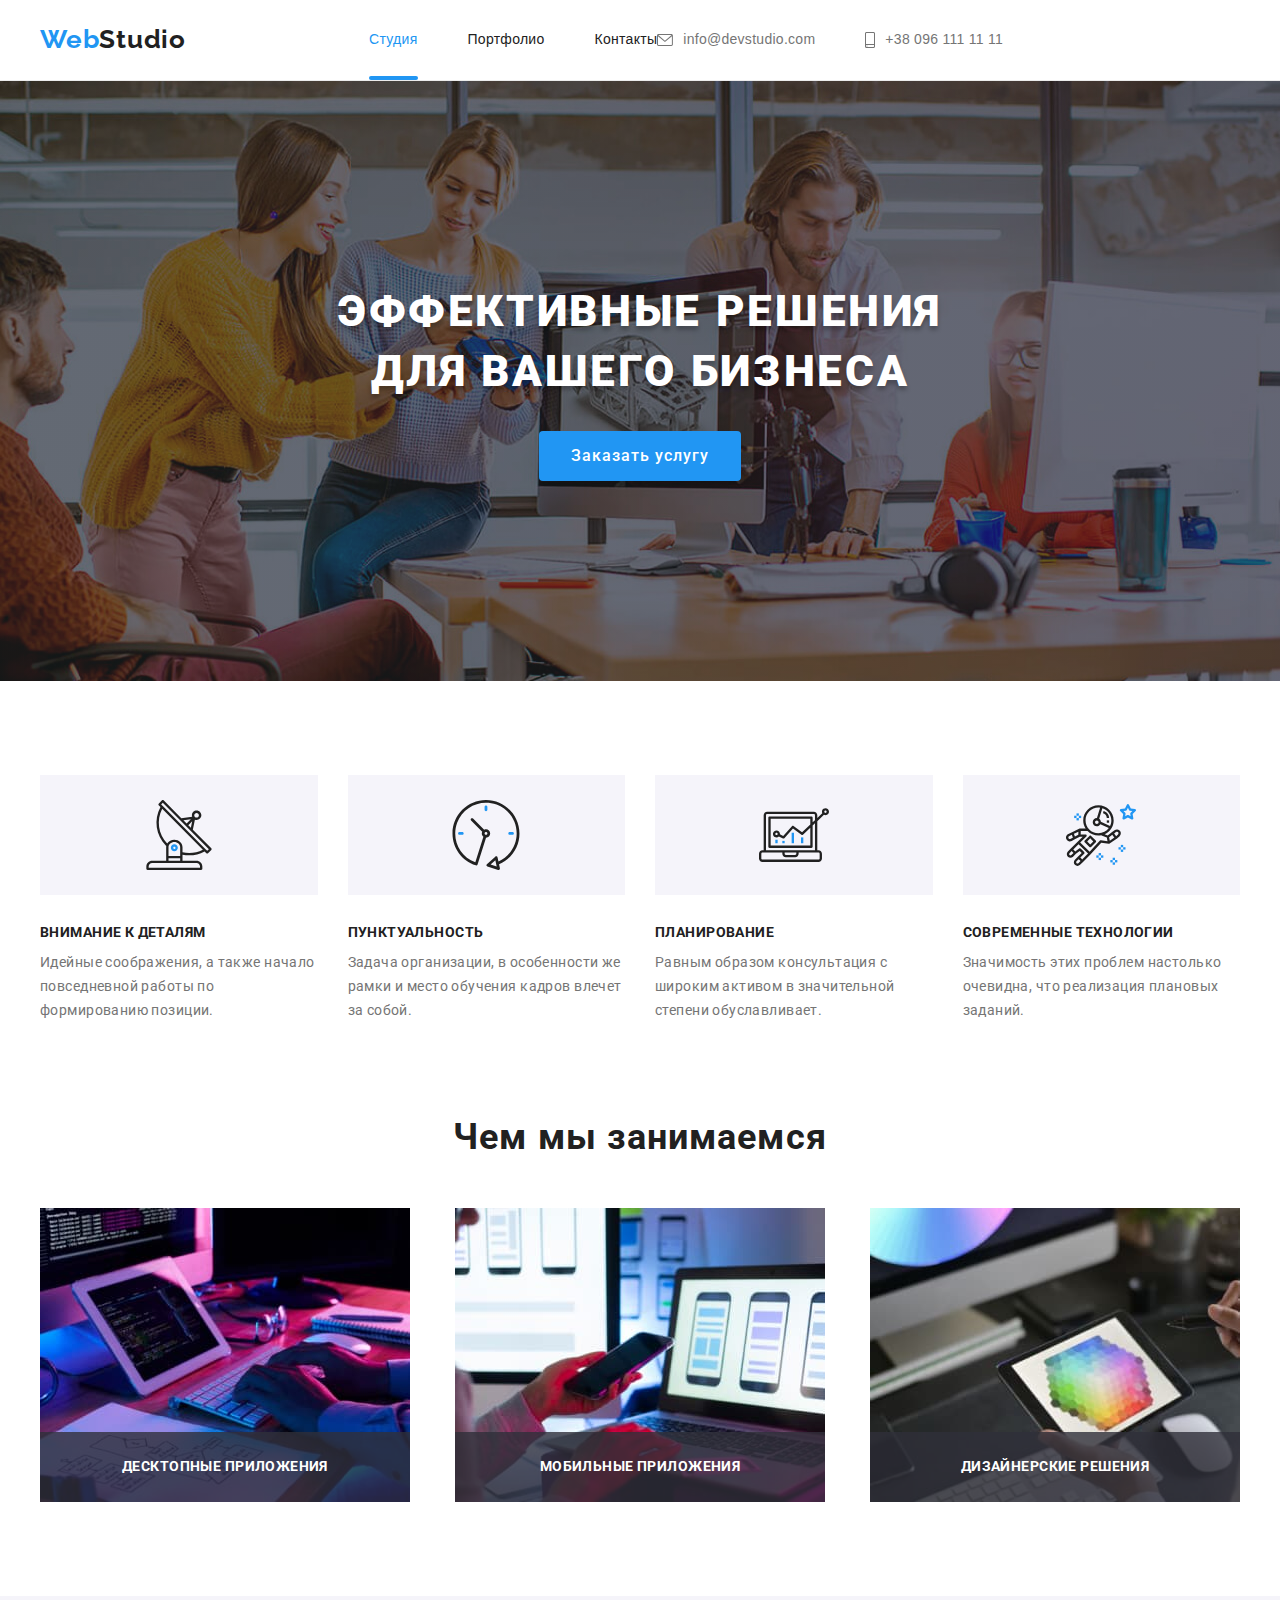
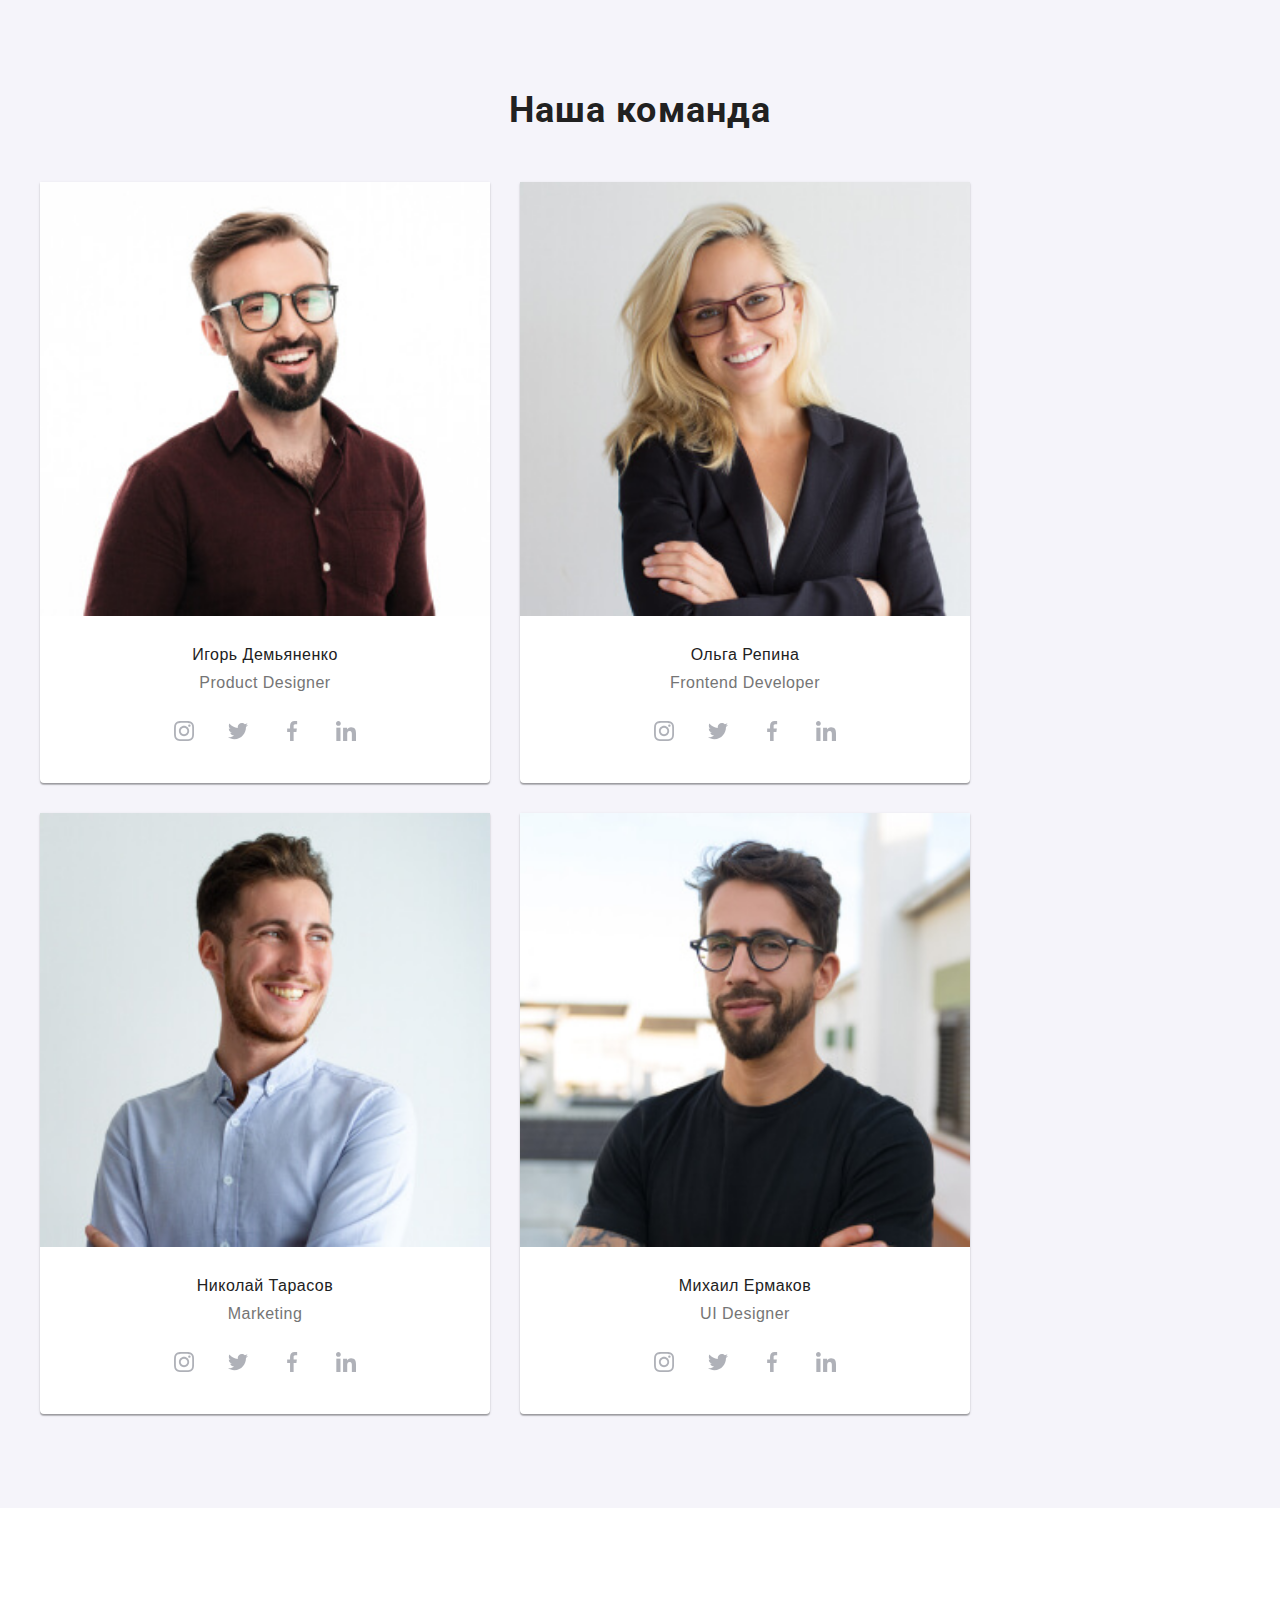
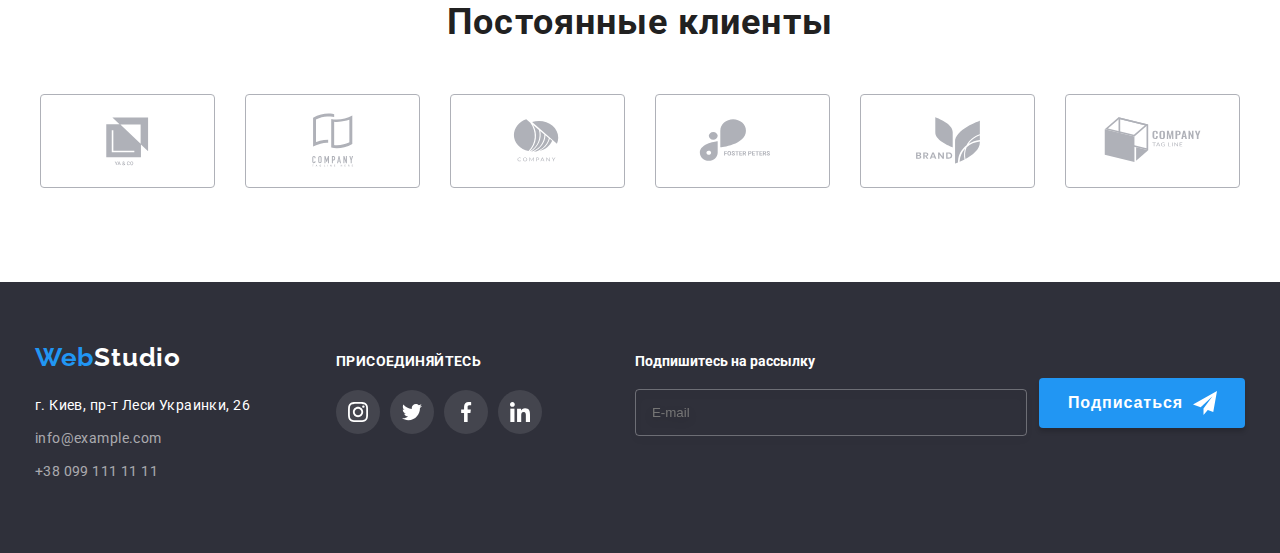
==== commit e905102c: "11/00" ====
--- a/index.html
+++ b/index.html
@@ -19,7 +19,7 @@
     />
     <link rel="stylesheet" href="./css/main.min.css" />
   </head>
-  
+
   <body>
 
     <!--HEADER-->
@@ -127,7 +127,9 @@
     </header>
 
     <main>
+
       <!--HERO-->
+
       <section class="hero">
         <div class="container">
           <h1 class="hero-title">
@@ -138,8 +140,9 @@
       </section>
 
       <!--ABOUT-->
+
       <section class="about-section">
-        <div class="container">
+        <div class="container container-section">
           <h2 class="invisible">О нас</h2>
           <ul class="about list">
             <li class="item icon-antenna">
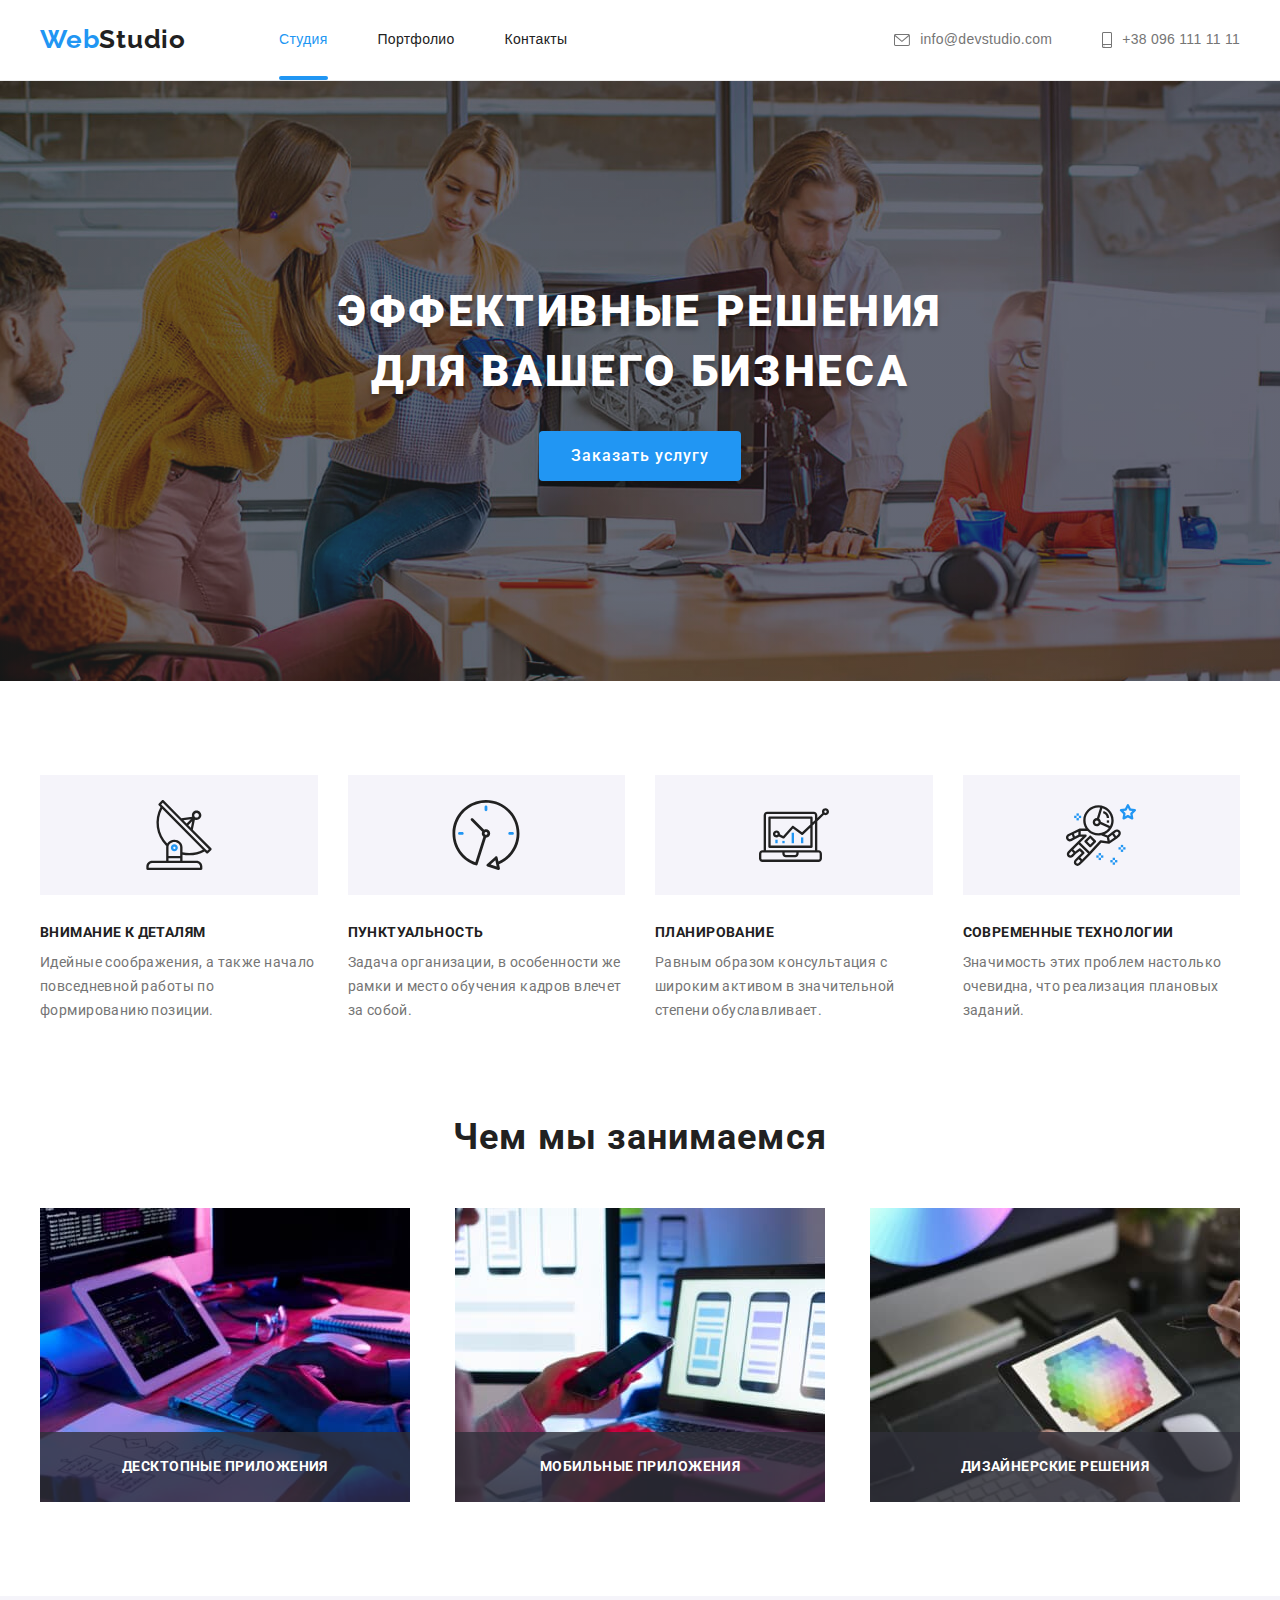
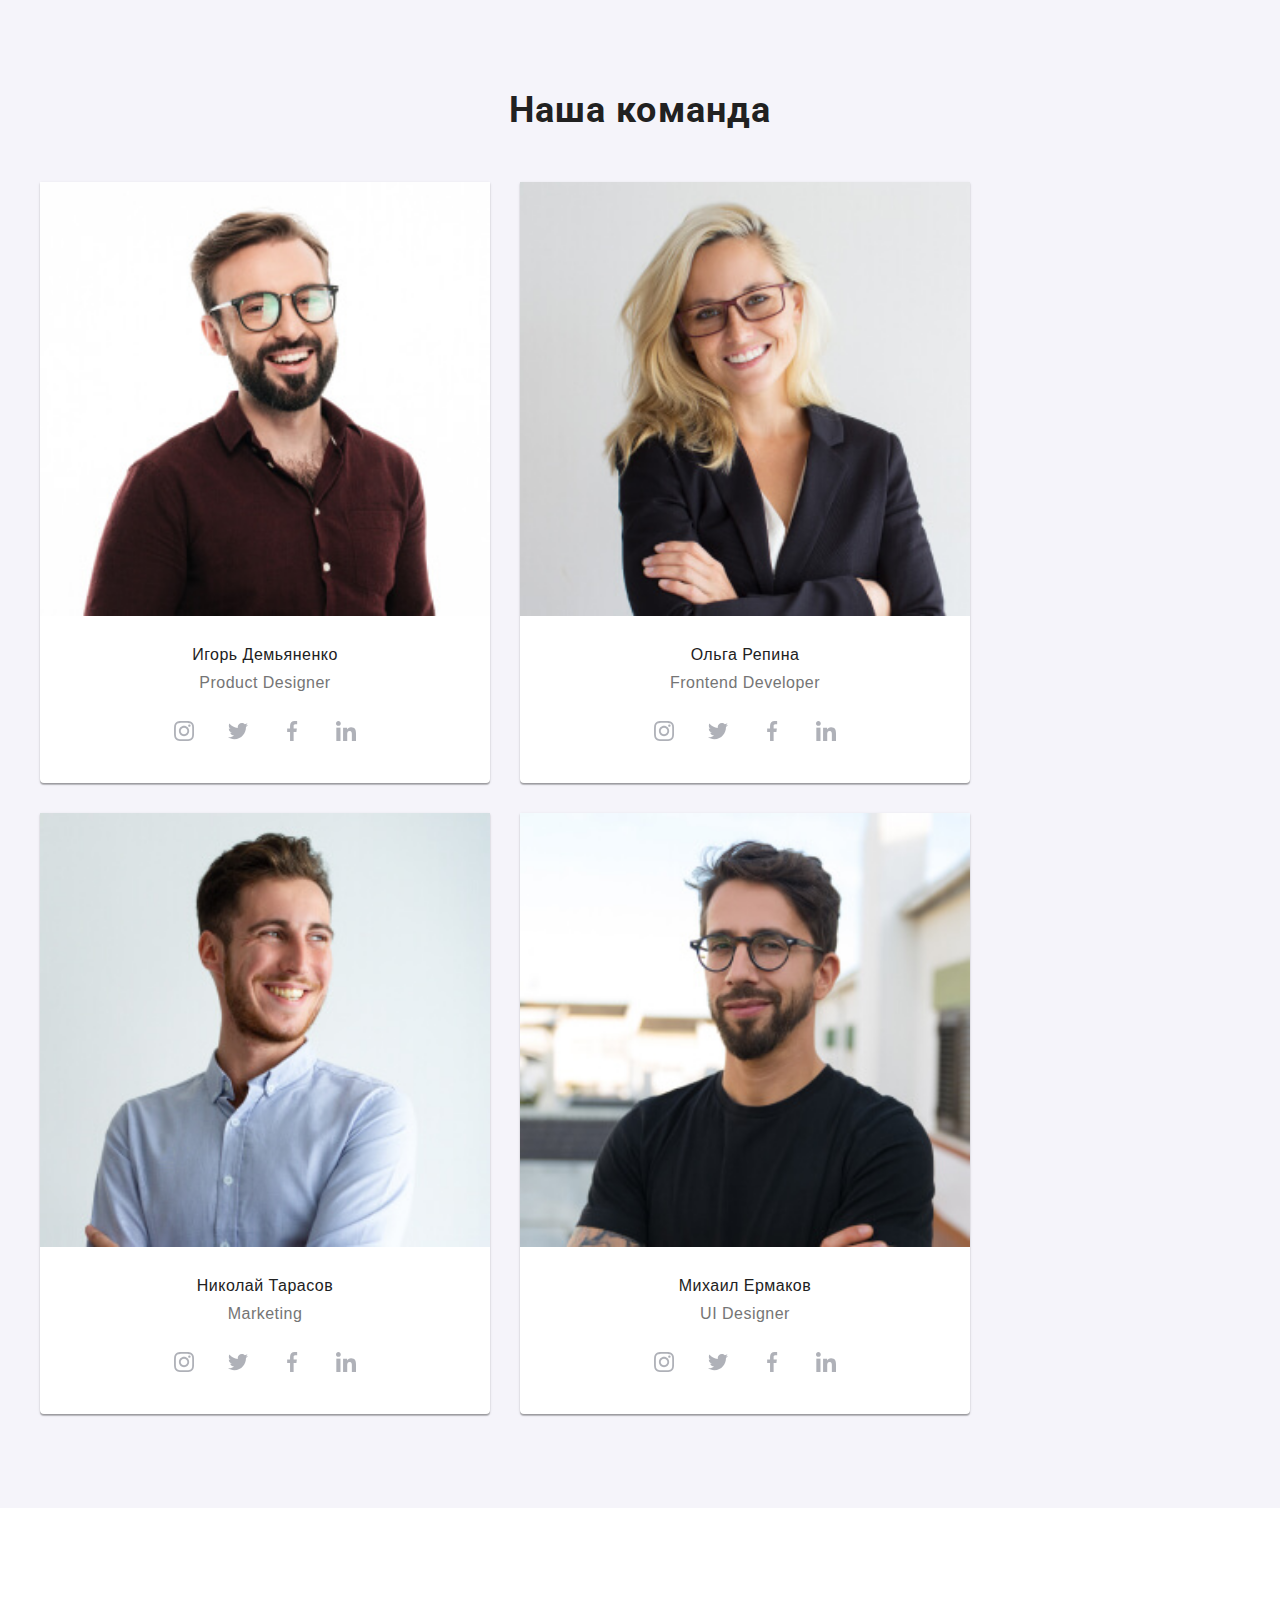
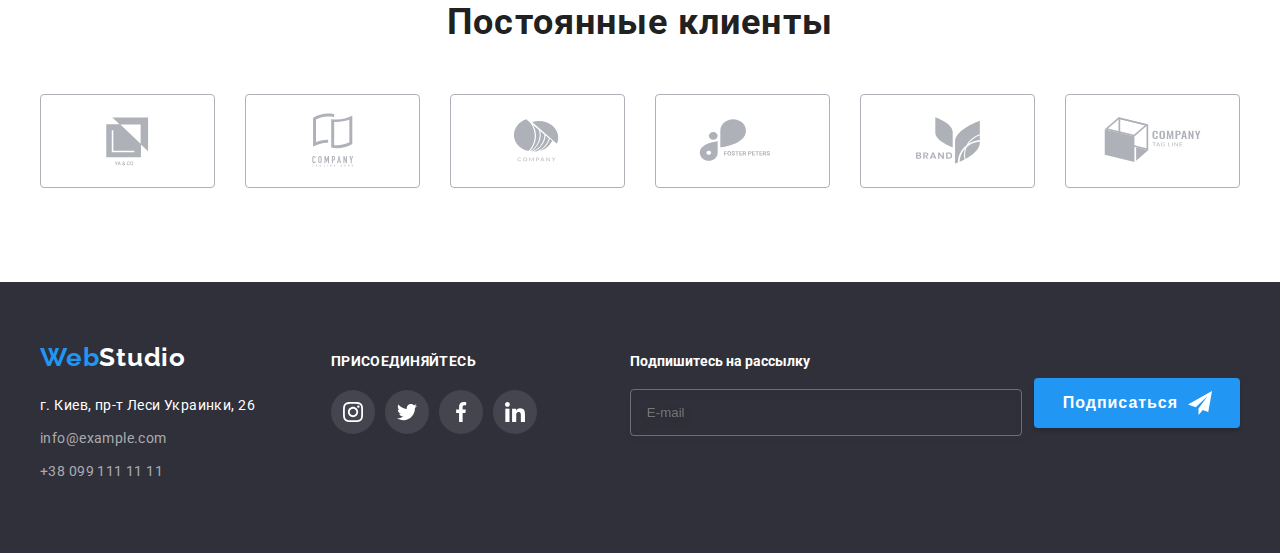
==== commit 97b143bd: "промежуточный" ====
--- a/index.html
+++ b/index.html
@@ -31,12 +31,12 @@
             <span class="page-logo__first-half">Web</span><span>Studio</span>
           </a>
     
-    <button class="menu-open touch" type="button">
-      <svg width="40" height="40">
-        <use href="./images/icons.svg#icon-menu">
-        </use>
-      </svg>
-    </button>
+            <button class="menu-open touch" type="button">
+              <svg width="40" height="40">
+                <use href="./images/icons.svg#icon-menu">
+                </use>
+              </svg>
+            </button>
 
           <ul class="site-nav list">
             <li class="nav__link">
@@ -68,6 +68,7 @@
               </a>
             </li>
           </ul>
+
         </nav>
       </div>
 
--- a/css/main.min.css
+++ b/css/main.min.css
@@ -1,2 +1,2 @@
-:root{--text-color: #757575;--secondary-color: #212121;--white-color: #ffffff;--accent-color: #2196f3;--secondary-background: #f5f4fa;--logo-font: 'Raleway', sans-serif;--button-color: #2196f3;--main-font: 'Robosto', sans-serif;--footer-backround: #2f303a;--social-icons: rgba(175, 177, 184, 1);--timing-function: cubic-bezier(0.4, 0, 0.2, 1)}.visually-hidden{position:absolute !important;clip:rect(1px 1px 1px 1px);clip:rect(1px, 1px, 1px, 1px);padding:0 !important;border:0 !important;height:1px !important;width:1px !important;overflow:hidden}.touch{transition-property:color, fill, background-color, border, box-shadow, opacity, transform;transition-duration:250ms;transition-timing-function:var(--cubic)}h1,h2,h3,h4,h5,h6,p{margin-top:0;margin-bottom:0}ul,ol{margin-top:0;margin-bottom:0;padding-left:0}img{display:block}.link{text-decoration:none}.list{list-style:none;padding:0}li{list-style:none}a{text-decoration:none}body{font-family:'Roboto', 'Arial', 'Helvetica', sans-serif;font-style:normal;font-weight:normal;font-size:14px;color:var(--secondary-color);background-color:var(--white-color);margin:0px 0px}.container-section{padding-top:60px;padding-bottom:60px}@media screen and (min-width: 1200px){.container-section{padding-top:94px;padding-bottom:94px}}h2{font-weight:bold;font-size:36px;line-height:1.16;letter-spacing:0.03em;margin-bottom:50px;text-align:center}a{text-decoration:none;color:inherit}p{line-height:1.71;letter-spacing:0.03em;color:var(--text-color)}button{cursor:pointer}.container{width:100%;padding-left:15px;padding-right:15px;margin:0 auto}@media screen and (min-width: 480px){.container{max-width:480px}}@media screen and (min-width: 768px){.container{max-width:768px}}@media screen and (min-width: 1200px){.container{max-width:1200px}}.page-header{border-bottom:solid #ececec 1px;background-color:var(--white-color)}@media screen and (min-width: 768px){.page-header{display:flex;align-items:center}}@media screen and (min-width: 1200px){.page-header{display:flex;align-items:center}}@media screen and (min-width: 768px){.header-container{display:flex;align-items:center}}@media screen and (min-width: 1200px){.header-container{display:flex;align-items:center}}.mobile-nav{position:fixed;top:0;background-color:var(--white-color);width:100vw;height:100vh;z-index:2}@media screen and (min-width: 768px){.mobile-nav{display:none}}@media screen and (min-width: 1200px){.mobile-nav{display:none}}.mobile-nav .container{position:relative;padding:48px 40px;display:flex;flex-direction:column;justify-content:space-between;height:100%}.mobile-nav .menu-close{position:absolute;top:10px;right:15px;margin:0;padding:0;border:none;background-color:transparent}.mobile-nav .menu-close:hover,.mobile-nav .menu-close:focus,.mobile-nav .menu-close:active{fill:var(--accent-color)}@media screen and (min-width: 1200px){.mobile-nav .menu-close{display:none}}.menu-open{top:25px;right:21px;margin:0;padding:0;border:none;background-color:transparent}.menu-open:hover,.menu-open:focus,.menu-open:active{fill:var(--accent-color)}@media screen and (min-width: 768px), (min-width: 1200px){.menu-open{display:none}}.mobile-nav.is-hidden{opacity:0;pointer-events:none}.mobile-menu__item{margin-bottom:36px}.mobile-menu__link{font-weight:500;font-size:40px;line-height:1.175;letter-spacing:0.02em}.mobile-menu__link:hover,.mobile-menu__link:focus,.mobile-menu__link:active{color:var(--accent-color)}@media screen and (max-width: 480px){.mobile-menu__link{font-size:10vw}}.current{color:var(--accent-color)}.mobile-contacts{margin-bottom:64px}.mobile-contacts .mobile-contacts__item:not(:last-child){margin-bottom:32px}.mobile-contacts .mobile-contacts__item .mobile-contacts__link---telephone{color:var(--accent-color)}@media screen and (min-width: 480px){.mobile-contacts .mobile-contacts__item .mobile-contacts__link---telephone{font-size:34px;line-height:1.17}}.mobile-contacts .mobile-contacts__link{font-weight:500;font-size:24px;line-height:1.16;letter-spacing:0.02em;color:#757575}.mobile-contacts .mobile-contacts__link:hover,.mobile-contacts .mobile-contacts__link:focus,.mobile-contacts .mobile-contacts__link:active{color:var(--accent-color)}@media screen and (max-width: 480px){.mobile-contacts .mobile-contacts__link{font-size:8vw}}.mobile-network{display:flex}@media screen and (max-width: 480px){.mobile-network{flex-wrap:wrap}}.mobile-network .mobile-network__item:not(:last-child){padding-right:10px;margin-right:10px;border-right:1px solid rgba(33,33,33,0.2)}.mobile-network .mobile-network__link{font-weight:500;font-size:18px;line-height:1.22;letter-spacing:0.02em;color:var(--accent-color)}.page-logo{font-family:Raleway;font-weight:bold;font-size:26px;line-height:1.2;letter-spacing:0.03em;margin-right:90px;padding-top:24px;padding-bottom:24px}.page-logo__first-half{color:#2196f3}.page-logo__second-half-logo{color:var(--white-color)}.button-primary{font-family:inherit;color:var(--white-color);background-color:var(--accent-color);font-style:normal;font-weight:500;font-size:16px;line-height:1.87;letter-spacing:0.06em;border-radius:4px;box-shadow:0px 4px 4px rgba(0,0,0,0.15);border:var(--button-color);padding:10px 32px;transition-property:background-color;transition-duration:250ms;transition-timing-function:linear}.button-primary:hover,.button-primary:focus,.button-primary:active{background-color:var(--white-color);color:var(--accent-color)}.portfolio-button{font-family:inherit;font-size:16px;font-weight:500;line-height:1.62;letter-spacing:0.03em;padding:6px 22px;border:solid 1px;background-color:var(--secondary-background);border-color:var(--secondary-background);border-radius:4px;transition-property:background-color;transition-duration:100ms;transition-timing-function:linear}.portfolio-button:hover,.portfolio-button:focus{color:var(--white-color);background-color:var(--accent-color);border-color:var(--accent-color);border-radius:4px}.social-list{display:flex;justify-content:center}.social-list__item:not(:last-child){margin-right:10px}.social-list__link{width:44px;height:44px;display:flex;justify-content:center;align-items:center;border-radius:50%;fill:var(--social-icons)}.social-list__link:hover,.social-list__link:focus{background-color:var(--accent-color);fill:var(--white-color)}.social-list__icon{width:20px;height:20px}.hero-title{font-weight:900;font-size:44px;line-height:60px;margin:0px auto 30px auto;font-size:26px;line-height:1.364;color:var(--white-color);letter-spacing:0.06em;text-transform:uppercase;text-shadow:0px 4px 4px rgba(0,0,0,0.25)}@media screen and (min-width: 1200px){.hero-title{font-size:44px}}.work-title{margin-bottom:50px}.title-case{font-weight:bold;font-size:18px;line-height:2;letter-spacing:0.06em}h3.about-title{font-weight:bold;font-size:14px;line-height:1.14;letter-spacing:0.03em;text-transform:uppercase;margin-bottom:10px}h3.social-title{color:var(--white-color);font-weight:bold;font-size:14px;line-height:1.14;letter-spacing:0.03em;text-transform:uppercase;margin-bottom:20px}.footer{display:flex;align-items:center;color:var(--white-color);background-color:var(--footer-backround);padding-top:60px;padding-bottom:60px}.footer-container{text-align:center}@media screen and (min-width: 768px){.footer-container{display:flex;flex-wrap:wrap;justify-content:center;align-items:baseline}}@media screen and (min-width: 1200px){.footer-container{display:flex;align-items:baseline;text-align:left;flex-wrap:nowrap}}.footer-adress{font-style:normal;line-height:1.71;letter-spacing:0.03em;margin-right:70px}@media screen and (min-width: 1200px){.footer-adress{width:231px;margin-right:70px}}.adress{font-style:normal;font-size:14px;line-height:1.71;letter-spacing:0.03em;margin-bottom:9px;color:var(--white-color)}.footer-adress__text{margin-top:20px;margin-bottom:9px;font-size:14px;line-height:1.71;letter-spacing:0.03em;color:rgba(255,255,255,0.6)}.footer-adress__contact{margin-bottom:9px;color:rgba(255,255,255,0.6)}.footer-adress__contact:hover,.footer-adress__contact:focus,.footer-adress__contact:active{color:var(--accent-color)}.footer-social{margin:60px 0}@media screen and (min-width: 768px){.footer-social{margin:0;margin-left:165px}}@media screen and (min-width: 1200px){.footer-social{margin-right:93px;margin-left:0}}.footer-social__link{fill:var(--white-color);display:flex;align-items:center;justify-content:center;width:44px;height:44px;border-radius:50%;background-color:rgba(255,255,255,0.1);transition:background-color 250ms var(--timing-function)}.footer-social__link:hover,.footer-social__link:focus{background-color:var(--accent-color)}.footer-social__icon{width:20px;height:20px}.backdrop{position:fixed;top:0;left:0;width:100vw;height:100vh;background-color:rgba(0,0,0,0.4);transition:opacity 500ms linear, visability 500ms linear}.modal-window{position:absolute;left:50%;top:50%;transform:translate(-50%, -50%);height:581px;width:528px;border-radius:4px;background-color:var(--white-color);padding:40px}.modal-window__close-btn{top:8px;right:8px;width:30px;height:30px;border-radius:50%;border:1px solid rgba(0,0,0,0.1);background-color:transparent;padding:0;position:absolute}.modal-window__icon-close{position:absolute;top:50%;left:50%;transform:translate(-50%, -50%)}.modal-window__icon-close:hover{fill:var(--accent-color)}.is-hidden{opacity:0;visibility:hidden;pointer-events:none}.modal-form{display:flex;flex-direction:column;padding:40px}.modal-form__header{font-weight:bold;font-size:20px;line-height:1.15;text-align:center;letter-spacing:0.03em;color:var(--secondary-color);margin-bottom:12px}.modal-form__field{position:relative;font-size:12px;line-height:1.16;letter-spacing:0.01em;color:var(--text-color)}.modal-form__input{width:100%;height:40px;border:1px solid rgba(33,33,33,0.2);box-sizing:border-box;border-radius:4px;padding-left:42px}.modal-form__input:focus{outline:none;border-color:var(--accent-color)}.modal-form__input-wrapper{display:block;position:relative;margin-top:6px;margin-bottom:10px}.modal-form__input-icon{position:absolute;top:50%;left:12px;transform:translateY(-50%);display:block;width:18px;height:18px}.form-input:focus+.modal-form__input-icon{fill:var(--accent-color)}.modal-form__message{width:100%;height:120px;margin-top:4px;margin-bottom:20px;border:1px solid rgba(33,33,33,0.2);box-sizing:border-box;border-radius:4px;padding:12px 16px;resize:none}.modal-form__message:focus{outline:none;border-color:var(--accent-color)}.modal-form__checkbox:checked+.modal-form__checkbox-label::before{border:0px;background-image:url(../images/index/check.svg);background-size:contain;box-shadow:none}.modal-form__checkbox:focus+.modal-form__checkbox-label::before{outline:none}.modal-form__checkbox-label{display:flex;align-items:center;font-size:14px;margin-bottom:30px}.modal-form__checkbox-label::before{display:block;content:'';width:16px;height:15px;border-radius:2px;cursor:pointer;margin-right:8px;border:2px solid #000000;box-shadow:0px 4px 4px 0px #00000040}.modal-form__link{color:var(--accent-color);border-bottom:1px solid var(--accent-color)}.modal-form__submit-btn{width:200px;margin:0 auto}@media screen and (min-width: 768px){.footer-form{margin-top:60px}}@media screen and (min-width: 1200px){.footer-form{margin-top:0}}.footer-subscribe{position:relative;display:flex;align-items:center;flex-direction:column}@media screen and (min-width: 768px){.footer-subscribe{display:flex;align-items:center;flex-direction:column}}@media screen and (min-width: 1200px){.footer-subscribe{display:flex;align-items:center;flex-direction:row}}.subscribe__input{width:100%;padding:15px 16px;margin-bottom:20px;margin-top:20px;border:1px solid rgba(255,255,255,0.3);filter:drop-shadow(0px 4px 4px rgba(0,0,0,0.15));border-radius:4px;background-color:transparent;cursor:pointer;color:var(--white-color)}@media screen and (min-width: 768px){.subscribe__input{width:450px}}@media screen and (min-width: 1200px){.subscribe__input{width:358px;padding:15px 16px;margin-right:12px;margin-bottom:0}}.subscribe__button{display:flex;align-items:center;padding:10px 28px 10px 29px;font-weight:bold;font-size:16px;line-height:1.87;letter-spacing:0.06em;color:var(--white-color);background-color:var(--accent-color);box-shadow:0px 4px 4px rgba(0,0,0,0.15);border-radius:4px;border:none;cursor:pointer}.subscribe__button:hover,.subscribe__button:focus,.subscribe__button:active{color:var(--white-color);background-color:var(--secondary-background)}.subscribe__icon{fill:var(--white-color);margin-left:10px}.nav{display:flex;align-items:center;justify-content:space-between}@media screen and (min-width: 768px){.nav{justify-content:center}}.site-nav{font-family:var(--main-font);font-weight:500;font-size:14px;line-height:1.14;letter-spacing:0.02em;color:var(--secondary-color);margin-left:auto;display:none}@media screen and (min-width: 768px), (min-width: 1200px){.site-nav{display:flex}}@media screen and (min-width: 1200px){.site-nav{margin-left:93px}}.contact__nav{margin-left:auto;font-family:var(--main-font);font-weight:500;font-size:14px;line-height:1.14;letter-spacing:0.02em;color:var(--text-color);display:none}@media screen and (min-width: 768px){.contact__nav{display:flex;flex-direction:column}}@media screen and (min-width: 1200px){.contact__nav{display:flex;flex-direction:row}}.nav__link{font-weight:500;line-height:1.14;letter-spacing:0.02em;position:relative}.nav__link:not(:last-child){display:flex;margin-right:50px}.nav__link-contact:not(:last-child){display:flex;margin-bottom:10px}@media screen and (min-width: 1200px){.nav__link-contact:not(:last-child){display:flex;margin-right:50px;margin-bottom:0}}.link-item{padding-top:32px;padding-bottom:32px;display:flex;align-items:center}.link-item:hover,.link-item:focus,.link-item:active{color:var(--accent-color)}@media screen and (min-width: 768px){.contact__item{padding-top:0;padding-bottom:0;display:flex;align-items:center}}@media screen and (min-width: 1200px){.contact__item{padding-top:32px;padding-bottom:32px}}.contact__item:hover,.contact__item:focus,.contact__item:active{color:var(--accent-color)}.nav__link-current{position:relative;color:var(--accent-color)}.nav__link-current::after{content:'';position:absolute;display:block;width:100%;height:4px;left:0;bottom:0;border-radius:2px;background-color:var(--accent-color)}.contact__icon{fill:currentColor;margin-right:10px}.hero{padding-top:118px;padding-bottom:118px;margin-left:auto;margin-right:auto;max-width:1600px;text-align:center;background-position:center;background-repeat:no-repeat;background-size:cover;background-color:var(--footer-backround)}@media screen and (max-width: 767px){.hero{max-width:480px;background-image:linear-gradient(to right, rgba(47,58,57,0.4), rgba(47,48,58,0.4)),url(../images/index/hero_mobile_480@1x.jpg)}}@media screen and (min-device-pixel-ratio: 2), (-webkit-min-device-pixel-ratio: 2), screen and (min-resolution: 192dpi), screen and (min-resolution: 2dppx){.hero{background-image:linear-gradient(to right, rgba(47,58,57,0.4), rgba(47,48,58,0.4)),url(../images/index/hero_mobile_480@2x.jpg)}}@media screen and (min-width: 768px){.hero{padding-top:118px;padding-bottom:118px;max-width:768px;background-image:linear-gradient(to right, rgba(47,58,57,0.4), rgba(47,48,58,0.4)),url(../images/index/hero_tablet_768@1x.jpg)}}@media screen and (min-width: 768px) and (min-device-pixel-ratio: 2), screen and (min-width: 768px) and (-webkit-min-device-pixel-ratio: 2), screen and (min-width: 768px) and (min-resolution: 192dpi), screen and (min-width: 768px) and (min-resolution: 2dppx){.hero{background-image:linear-gradient(to right, rgba(47,58,57,0.4), rgba(47,48,58,0.4)),url(../images/index/hero_tablet_768@2x.jpg)}}@media screen and (min-width: 1200px){.hero{max-width:1600px;padding-top:200px;padding-bottom:200px;background-image:linear-gradient(to right, rgba(47,58,57,0.4), rgba(47,48,58,0.4)),url(../images/index/hero_desktop_1600@1x.jpg)}}@media screen and (min-width: 1200px) and (min-device-pixel-ratio: 2), screen and (min-width: 1200px) and (-webkit-min-device-pixel-ratio: 2), screen and (min-width: 1200px) and (min-resolution: 192dpi), screen and (min-width: 1200px) and (min-resolution: 2dppx){.hero{background-image:linear-gradient(to right, rgba(47,58,57,0.4), rgba(47,48,58,0.4)),url(../images/index/hero_desktop_1600@2x.jpg)}}.invisible{display:none}.about{margin-bottom:-30px}@media screen and (min-width: 768px){.about{display:flex;flex-wrap:wrap;margin-left:-30px}}.item{width:100%;margin-bottom:30px}@media screen and (min-width: 768px){.item{flex-basis:calc((100% - 60px) / 2);margin-left:30px}}@media screen and (min-width: 1200px){.item{flex-basis:calc((100% - 120px) / 4)}}.item::before{display:block;content:'';height:120px;background-repeat:no-repeat;background-position:center;background-color:var(--secondary-background)}.icon-antenna::before{display:block;content:'';height:120px;background-repeat:no-repeat;background-position:center;background-color:var(--secondary-background);background-image:url(../images/index/antenna.svg);margin-bottom:30px}.icon-clock::before{display:block;content:'';height:120px;background-repeat:no-repeat;background-position:center;background-color:var(--secondary-background);background-image:url(../images/index/clock.svg);margin-bottom:30px}.icon-diagram::before{display:block;content:'';height:120px;background-repeat:no-repeat;background-position:center;background-color:var(--secondary-background);background-image:url(../images/index/diagram.svg);margin-bottom:30px}.icon-astronaut::before{display:block;content:'';height:120px;background-repeat:no-repeat;background-position:center;background-color:var(--secondary-background);background-image:url(../images/index/astronaut.svg);margin-bottom:30px}.work-section{padding-top:0}@media screen and (max-width: 1199px){.work-section{display:none}}.works{display:flex;justify-content:space-between}.work-item{position:relative;z-index:-1}.works__overlay{position:absolute;bottom:0;width:370px;height:70px;background-color:rgba(47,48,58,0.8)}.works__text{font-weight:bold;font-size:14px;line-height:1.14;text-align:center;letter-spacing:0.03em;text-transform:uppercase;color:var(--white-color);padding-top:27px}.team__section{background-color:var(--secondary-background)}.team__list{text-align:center;margin-bottom:-30px}@media screen and (min-width: 768px){.team__list{display:flex;flex-wrap:wrap;margin-left:-30px}}.team__card{box-shadow:0px 1px 3px rgba(0,0,0,0.12),0px 1px 1px rgba(0,0,0,0.14),0px 2px 1px rgba(0,0,0,0.2);border-radius:0px 0px 4px 4px;background-color:var(--white-color);width:100%;margin-bottom:30px}@media screen and (min-width: 768px){.team__card{flex-basis:calc((100% - 60px) / 2);margin-left:30px}}@media screen and (min-width: 1200px){.team__card{flex-basis:calc((100% - 120px) / 4)}}.team__item-content{padding:30px 0}.team__name{font-family:var(--main-font);font-weight:500;font-size:16px;line-height:1.18;letter-spacing:0.03em;color:var(--title-color);margin-bottom:10px}.team__item-desc{font-family:var(--main-font);font-weight:normal;font-size:16px;line-height:1.18;letter-spacing:0.03em;color:var(--text-color);margin-bottom:16px}.clients{margin-bottom:-30px;display:flex;flex-wrap:wrap;margin-left:-30px}.clients__item{margin-bottom:30px;margin-left:30px;flex-basis:calc(100% / 2 - 30px)}@media screen and (min-width: 768px){.clients__item{flex-basis:calc((100% - 90px) / 3);width:226px}}@media screen and (min-width: 1200px){.clients__item{flex-basis:calc((100% - 180px) / 6);width:170px}}.clients__link{height:92px;display:flex;justify-content:center;align-items:center;color:var(--social-icons);border-radius:4px;border:1px solid var(--social-icons)}.clients__link:hover,.clients__link:focus{border-color:var(--accent-color);color:var(--accent-color)}.clients__icon{width:100%;fill:currentColor}.portfolio__nav{display:flex;justify-content:center;margin-bottom:50px}.portfolio__works{display:flex;flex-wrap:wrap;margin-left:-30px;margin-top:-30px}.portfolio__item{flex-basis:calc(100% / 3 - 30px);width:370px;border-bottom:solid 1px #eeeeee;border-left:solid 1px #eeeeee;border-right:solid 1px #eeeeee;margin-top:30px;margin-left:30px}.portfolio__item:hover,.portfolio__item:focus{box-shadow:1px 4px 6px 0px rgba(0,0,0,0.16);box-shadow:0px 4px 4px 0px rgba(0,0,0,0.06);box-shadow:0px 1px 1px 0px rgba(0,0,0,0.12)}.portfolio__item:hover .portfolio__item-thumb::before{transform:translateY(0)}.portfolio__item-text{padding:20px 24px}.portfolio__nav-item:not(:last-child){margin-right:8px}.portfolio__item-thumb{position:relative;overflow:hidden}.portfolio__item-thumb::before{display:inline-block;content:'';position:absolute;top:0;left:0;width:100%;height:100%;background-color:rgba(33,150,243,0.9);transform:translateY(100%);transition:transform 250ms var(--timing-function)}.portfolio__item-overlay{position:absolute;top:0;left:0;width:100%;height:100%;transform:translateY(100%);transition:transform 250ms var(--timing-function);overflow:hidden;display:flex}.portfolio__item:hover .portfolio__item-overlay{transform:translateY(0)}.portfolio__overlay-text{color:var(--white-color);font-size:18px;padding:24px;display:flex;align-items:center}.portfolio__case-description{font-size:16px;line-height:1.87}
+:root{--text-color: #757575;--secondary-color: #212121;--white-color: #ffffff;--accent-color: #2196f3;--secondary-background: #f5f4fa;--logo-font: 'Raleway', sans-serif;--button-color: #2196f3;--main-font: 'Robosto', sans-serif;--footer-backround: #2f303a;--social-icons: rgba(175, 177, 184, 1);--timing-function: cubic-bezier(0.4, 0, 0.2, 1)}.visually-hidden{position:absolute !important;clip:rect(1px 1px 1px 1px);clip:rect(1px, 1px, 1px, 1px);padding:0 !important;border:0 !important;height:1px !important;width:1px !important;overflow:hidden}.touch{transition-property:color, fill, background-color, border, box-shadow, opacity, transform;transition-duration:250ms;transition-timing-function:var(--cubic)}h1,h2,h3,h4,h5,h6,p{margin-top:0;margin-bottom:0}ul,ol{margin-top:0;margin-bottom:0;padding-left:0}img{display:block}.link{text-decoration:none}.list{list-style:none;padding:0}li{list-style:none}a{text-decoration:none}body{font-family:'Roboto', 'Arial', 'Helvetica', sans-serif;font-style:normal;font-weight:normal;font-size:14px;color:var(--secondary-color);background-color:var(--white-color);margin:0px 0px}.container-section{padding-top:60px;padding-bottom:60px}@media screen and (min-width: 1200px){.container-section{padding-top:94px;padding-bottom:94px}}h2{font-weight:bold;font-size:36px;line-height:1.16;letter-spacing:0.03em;margin-bottom:50px;text-align:center}a{text-decoration:none;color:inherit}p{line-height:1.71;letter-spacing:0.03em;color:var(--text-color)}button{cursor:pointer}.container{width:100%;padding-left:15px;padding-right:15px;margin:0 auto}@media screen and (min-width: 480px){.container{max-width:480px}}@media screen and (min-width: 768px){.container{max-width:768px}}@media screen and (min-width: 1200px){.container{max-width:1200px}}.page-header{border-bottom:solid #ececec 1px;background-color:var(--white-color)}@media screen and (min-width: 768px){.page-header{align-items:center}}@media screen and (min-width: 1200px){.page-header{align-items:center}}@media screen and (min-width: 768px){.header-container{align-items:center}}@media screen and (min-width: 1200px){.header-container{align-items:center}}.mobile-nav{position:fixed;top:0;background-color:var(--white-color);width:100vw;height:100vh;z-index:2}@media screen and (min-width: 768px){.mobile-nav{display:none}}@media screen and (min-width: 1200px){.mobile-nav{display:none}}.mobile-nav .container{position:relative;padding:48px 40px;display:flex;flex-direction:column;justify-content:space-between;height:100%}.mobile-nav .menu-close{position:absolute;top:10px;right:15px;margin:0;padding:0;border:none;background-color:transparent}.mobile-nav .menu-close:hover,.mobile-nav .menu-close:focus,.mobile-nav .menu-close:active{fill:var(--accent-color)}@media screen and (min-width: 1200px){.mobile-nav .menu-close{display:none}}.menu-open{top:25px;right:21px;margin:0;padding:0;border:none;background-color:transparent}.menu-open:hover,.menu-open:focus,.menu-open:active{fill:var(--accent-color)}@media screen and (min-width: 768px), (min-width: 1200px){.menu-open{display:none}}.mobile-nav.is-hidden{opacity:0;pointer-events:none}.mobile-menu__item{margin-bottom:36px}.mobile-menu__link{font-weight:500;font-size:40px;line-height:1.175;letter-spacing:0.02em}.mobile-menu__link:hover,.mobile-menu__link:focus,.mobile-menu__link:active{color:var(--accent-color)}@media screen and (max-width: 480px){.mobile-menu__link{font-size:10vw}}.current{color:var(--accent-color)}.mobile-contacts{margin-bottom:64px}.mobile-contacts .mobile-contacts__item:not(:last-child){margin-bottom:32px}.mobile-contacts .mobile-contacts__item .mobile-contacts__link---telephone{color:var(--accent-color)}@media screen and (min-width: 480px){.mobile-contacts .mobile-contacts__item .mobile-contacts__link---telephone{font-size:34px;line-height:1.17}}.mobile-contacts .mobile-contacts__link{font-weight:500;font-size:24px;line-height:1.16;letter-spacing:0.02em;color:#757575}.mobile-contacts .mobile-contacts__link:hover,.mobile-contacts .mobile-contacts__link:focus,.mobile-contacts .mobile-contacts__link:active{color:var(--accent-color)}@media screen and (max-width: 480px){.mobile-contacts .mobile-contacts__link{font-size:8vw}}.mobile-network{display:flex}@media screen and (max-width: 480px){.mobile-network{flex-wrap:wrap}}.mobile-network .mobile-network__item:not(:last-child){padding-right:10px;margin-right:10px;border-right:1px solid rgba(33,33,33,0.2)}.mobile-network .mobile-network__link{font-weight:500;font-size:18px;line-height:1.22;letter-spacing:0.02em;color:var(--accent-color)}.page-logo{font-family:Raleway;font-weight:bold;font-size:26px;line-height:1.2;letter-spacing:0.03em;padding-top:24px;padding-bottom:24px}.page-logo__first-half{color:#2196f3}.page-logo__second-half-logo{color:var(--white-color)}.button-primary{font-family:inherit;color:var(--white-color);background-color:var(--accent-color);font-style:normal;font-weight:500;font-size:16px;line-height:1.87;letter-spacing:0.06em;border-radius:4px;box-shadow:0px 4px 4px rgba(0,0,0,0.15);border:var(--button-color);padding:10px 32px;transition-property:background-color;transition-duration:250ms;transition-timing-function:linear}.button-primary:hover,.button-primary:focus,.button-primary:active{background-color:var(--white-color);color:var(--accent-color)}.portfolio-button{font-family:inherit;font-size:16px;font-weight:500;line-height:1.62;letter-spacing:0.03em;padding:6px 22px;border:solid 1px;background-color:var(--secondary-background);border-color:var(--secondary-background);border-radius:4px;transition-property:background-color;transition-duration:100ms;transition-timing-function:linear}.portfolio-button:hover,.portfolio-button:focus{color:var(--white-color);background-color:var(--accent-color);border-color:var(--accent-color);border-radius:4px}.social-list{display:flex;justify-content:center}.social-list__item:not(:last-child){margin-right:10px}.social-list__link{width:44px;height:44px;display:flex;justify-content:center;align-items:center;border-radius:50%;fill:var(--social-icons)}.social-list__link:hover,.social-list__link:focus{background-color:var(--accent-color);fill:var(--white-color)}.social-list__icon{width:20px;height:20px}.hero-title{font-weight:900;font-size:44px;line-height:60px;margin:0px auto 30px auto;font-size:26px;line-height:1.364;color:var(--white-color);letter-spacing:0.06em;text-transform:uppercase;text-shadow:0px 4px 4px rgba(0,0,0,0.25)}@media screen and (min-width: 1200px){.hero-title{font-size:44px}}.work-title{margin-bottom:50px}.title-case{font-weight:bold;font-size:18px;line-height:2;letter-spacing:0.06em}h3.about-title{font-weight:bold;font-size:14px;line-height:1.14;letter-spacing:0.03em;text-transform:uppercase;margin-bottom:10px}h3.social-title{color:var(--white-color);font-weight:bold;font-size:14px;line-height:1.14;letter-spacing:0.03em;text-transform:uppercase;margin-bottom:20px}.footer{display:flex;align-items:center;color:var(--white-color);background-color:var(--footer-backround);padding-top:60px;padding-bottom:60px}.footer-container{text-align:center}@media screen and (min-width: 768px){.footer-container{display:flex;flex-wrap:wrap;justify-content:center;align-items:baseline}}@media screen and (min-width: 1200px){.footer-container{display:flex;align-items:baseline;text-align:left;flex-wrap:nowrap}}.footer-adress{font-style:normal;line-height:1.71;letter-spacing:0.03em;margin-right:70px}@media screen and (min-width: 1200px){.footer-adress{width:231px;margin-right:70px}}.adress{font-style:normal;font-size:14px;line-height:1.71;letter-spacing:0.03em;margin-bottom:9px;color:var(--white-color)}.footer-adress__text{margin-top:20px;margin-bottom:9px;font-size:14px;line-height:1.71;letter-spacing:0.03em;color:rgba(255,255,255,0.6)}.footer-adress__contact{margin-bottom:9px;color:rgba(255,255,255,0.6)}.footer-adress__contact:hover,.footer-adress__contact:focus,.footer-adress__contact:active{color:var(--accent-color)}.footer-social{margin:60px 0}@media screen and (min-width: 768px){.footer-social{margin:0;margin-left:165px}}@media screen and (min-width: 1200px){.footer-social{margin-right:93px;margin-left:0}}.footer-social__link{fill:var(--white-color);display:flex;align-items:center;justify-content:center;width:44px;height:44px;border-radius:50%;background-color:rgba(255,255,255,0.1);transition:background-color 250ms var(--timing-function)}.footer-social__link:hover,.footer-social__link:focus{background-color:var(--accent-color)}.footer-social__icon{width:20px;height:20px}.backdrop{position:fixed;top:0;left:0;width:100vw;height:100vh;background-color:rgba(0,0,0,0.4);transition:opacity 500ms linear, visability 500ms linear}.modal-window{position:absolute;left:50%;top:50%;transform:translate(-50%, -50%);height:581px;width:528px;border-radius:4px;background-color:var(--white-color);padding:40px}.modal-window__close-btn{top:8px;right:8px;width:30px;height:30px;border-radius:50%;border:1px solid rgba(0,0,0,0.1);background-color:transparent;padding:0;position:absolute}.modal-window__icon-close{position:absolute;top:50%;left:50%;transform:translate(-50%, -50%)}.modal-window__icon-close:hover{fill:var(--accent-color)}.is-hidden{opacity:0;visibility:hidden;pointer-events:none}.modal-form{display:flex;flex-direction:column;padding:40px}.modal-form__header{font-weight:bold;font-size:20px;line-height:1.15;text-align:center;letter-spacing:0.03em;color:var(--secondary-color);margin-bottom:12px}.modal-form__field{position:relative;font-size:12px;line-height:1.16;letter-spacing:0.01em;color:var(--text-color)}.modal-form__input{width:100%;height:40px;border:1px solid rgba(33,33,33,0.2);box-sizing:border-box;border-radius:4px;padding-left:42px}.modal-form__input:focus{outline:none;border-color:var(--accent-color)}.modal-form__input-wrapper{display:block;position:relative;margin-top:6px;margin-bottom:10px}.modal-form__input-icon{position:absolute;top:50%;left:12px;transform:translateY(-50%);display:block;width:18px;height:18px}.form-input:focus+.modal-form__input-icon{fill:var(--accent-color)}.modal-form__message{width:100%;height:120px;margin-top:4px;margin-bottom:20px;border:1px solid rgba(33,33,33,0.2);box-sizing:border-box;border-radius:4px;padding:12px 16px;resize:none}.modal-form__message:focus{outline:none;border-color:var(--accent-color)}.modal-form__checkbox:checked+.modal-form__checkbox-label::before{border:0px;background-image:url(../images/index/check.svg);background-size:contain;box-shadow:none}.modal-form__checkbox:focus+.modal-form__checkbox-label::before{outline:none}.modal-form__checkbox-label{display:flex;align-items:center;font-size:14px;margin-bottom:30px}.modal-form__checkbox-label::before{display:block;content:'';width:16px;height:15px;border-radius:2px;cursor:pointer;margin-right:8px;border:2px solid #000000;box-shadow:0px 4px 4px 0px #00000040}.modal-form__link{color:var(--accent-color);border-bottom:1px solid var(--accent-color)}.modal-form__submit-btn{width:200px;margin:0 auto}@media screen and (min-width: 768px){.footer-form{margin-top:60px}}@media screen and (min-width: 1200px){.footer-form{margin-top:0}}.footer-subscribe{position:relative;display:flex;align-items:center;flex-direction:column}@media screen and (min-width: 768px){.footer-subscribe{display:flex;align-items:center;flex-direction:column}}@media screen and (min-width: 1200px){.footer-subscribe{display:flex;align-items:center;flex-direction:row}}.subscribe__input{width:100%;padding:15px 16px;margin-bottom:20px;margin-top:20px;border:1px solid rgba(255,255,255,0.3);filter:drop-shadow(0px 4px 4px rgba(0,0,0,0.15));border-radius:4px;background-color:transparent;cursor:pointer;color:var(--white-color)}@media screen and (min-width: 768px){.subscribe__input{width:450px}}@media screen and (min-width: 1200px){.subscribe__input{width:358px;padding:15px 16px;margin-right:12px;margin-bottom:0}}.subscribe__button{display:flex;align-items:center;padding:10px 28px 10px 29px;font-weight:bold;font-size:16px;line-height:1.87;letter-spacing:0.06em;color:var(--white-color);background-color:var(--accent-color);box-shadow:0px 4px 4px rgba(0,0,0,0.15);border-radius:4px;border:none;cursor:pointer}.subscribe__button:hover,.subscribe__button:focus,.subscribe__button:active{color:var(--white-color);background-color:var(--secondary-background)}.subscribe__icon{fill:var(--white-color);margin-left:10px}.nav{display:flex;align-items:center;justify-content:space-between}@media screen and (min-width: 768px){.nav{justify-content:center}}.site-nav{font-family:var(--main-font);font-weight:500;font-size:14px;line-height:1.14;letter-spacing:0.02em;color:var(--secondary-color);margin-left:auto;display:none}@media screen and (min-width: 768px), (min-width: 1200px){.site-nav{display:flex}}@media screen and (min-width: 1200px){.site-nav{margin-left:93px}}.contact__nav{margin-left:auto;font-family:var(--main-font);font-weight:500;font-size:14px;line-height:1.14;letter-spacing:0.02em;color:var(--text-color);display:none}@media screen and (min-width: 768px){.contact__nav{display:flex;flex-direction:column}}@media screen and (min-width: 1200px){.contact__nav{display:flex;flex-direction:row}}.nav__link{font-weight:500;line-height:1.14;letter-spacing:0.02em;position:relative}.nav__link:not(:last-child){display:flex;margin-right:50px}.nav__link-contact:not(:last-child){display:flex;margin-bottom:10px}@media screen and (min-width: 1200px){.nav__link-contact:not(:last-child){display:flex;margin-right:50px;margin-bottom:0}}.link-item{padding-top:32px;padding-bottom:32px;display:flex;align-items:center}.link-item:hover,.link-item:focus,.link-item:active{color:var(--accent-color)}@media screen and (min-width: 768px){.contact__item{padding-top:0;padding-bottom:0;display:flex;align-items:center}}@media screen and (min-width: 1200px){.contact__item{padding-top:32px;padding-bottom:32px}}.contact__item:hover,.contact__item:focus,.contact__item:active{color:var(--accent-color)}.nav__link-current{position:relative;color:var(--accent-color)}.nav__link-current::after{content:'';position:absolute;display:block;width:100%;height:4px;left:0;bottom:0;border-radius:2px;background-color:var(--accent-color)}.contact__icon{fill:currentColor;margin-right:10px}.hero{padding-top:118px;padding-bottom:118px;margin-left:auto;margin-right:auto;max-width:1600px;text-align:center;background-position:center;background-repeat:no-repeat;background-size:cover;background-color:var(--footer-backround)}@media screen and (max-width: 767px){.hero{max-width:480px;background-image:linear-gradient(to right, rgba(47,58,57,0.4), rgba(47,48,58,0.4)),url(../images/index/hero_mobile_480@1x.jpg)}}@media screen and (min-device-pixel-ratio: 2), (-webkit-min-device-pixel-ratio: 2), screen and (min-resolution: 192dpi), screen and (min-resolution: 2dppx){.hero{background-image:linear-gradient(to right, rgba(47,58,57,0.4), rgba(47,48,58,0.4)),url(../images/index/hero_mobile_480@2x.jpg)}}@media screen and (min-width: 768px){.hero{padding-top:118px;padding-bottom:118px;max-width:768px;background-image:linear-gradient(to right, rgba(47,58,57,0.4), rgba(47,48,58,0.4)),url(../images/index/hero_tablet_768@1x.jpg)}}@media screen and (min-width: 768px) and (min-device-pixel-ratio: 2), screen and (min-width: 768px) and (-webkit-min-device-pixel-ratio: 2), screen and (min-width: 768px) and (min-resolution: 192dpi), screen and (min-width: 768px) and (min-resolution: 2dppx){.hero{background-image:linear-gradient(to right, rgba(47,58,57,0.4), rgba(47,48,58,0.4)),url(../images/index/hero_tablet_768@2x.jpg)}}@media screen and (min-width: 1200px){.hero{max-width:1600px;padding-top:200px;padding-bottom:200px;background-image:linear-gradient(to right, rgba(47,58,57,0.4), rgba(47,48,58,0.4)),url(../images/index/hero_desktop_1600@1x.jpg)}}@media screen and (min-width: 1200px) and (min-device-pixel-ratio: 2), screen and (min-width: 1200px) and (-webkit-min-device-pixel-ratio: 2), screen and (min-width: 1200px) and (min-resolution: 192dpi), screen and (min-width: 1200px) and (min-resolution: 2dppx){.hero{background-image:linear-gradient(to right, rgba(47,58,57,0.4), rgba(47,48,58,0.4)),url(../images/index/hero_desktop_1600@2x.jpg)}}.invisible{display:none}.about{margin-bottom:-30px}@media screen and (min-width: 768px){.about{display:flex;flex-wrap:wrap;margin-left:-30px}}.item{width:100%;margin-bottom:30px}@media screen and (min-width: 768px){.item{flex-basis:calc((100% - 60px) / 2);margin-left:30px}}@media screen and (min-width: 1200px){.item{flex-basis:calc((100% - 120px) / 4)}}.item::before{display:block;content:'';height:120px;background-repeat:no-repeat;background-position:center;background-color:var(--secondary-background)}.icon-antenna::before{display:block;content:'';height:120px;background-repeat:no-repeat;background-position:center;background-color:var(--secondary-background);background-image:url(../images/index/antenna.svg);margin-bottom:30px}.icon-clock::before{display:block;content:'';height:120px;background-repeat:no-repeat;background-position:center;background-color:var(--secondary-background);background-image:url(../images/index/clock.svg);margin-bottom:30px}.icon-diagram::before{display:block;content:'';height:120px;background-repeat:no-repeat;background-position:center;background-color:var(--secondary-background);background-image:url(../images/index/diagram.svg);margin-bottom:30px}.icon-astronaut::before{display:block;content:'';height:120px;background-repeat:no-repeat;background-position:center;background-color:var(--secondary-background);background-image:url(../images/index/astronaut.svg);margin-bottom:30px}.work-section{padding-top:0}@media screen and (max-width: 1199px){.work-section{display:none}}.works{display:flex;justify-content:space-between}.work-item{position:relative;z-index:-1}.works__overlay{position:absolute;bottom:0;width:370px;height:70px;background-color:rgba(47,48,58,0.8)}.works__text{font-weight:bold;font-size:14px;line-height:1.14;text-align:center;letter-spacing:0.03em;text-transform:uppercase;color:var(--white-color);padding-top:27px}.team__section{background-color:var(--secondary-background)}.team__list{text-align:center;margin-bottom:-30px}@media screen and (min-width: 768px){.team__list{display:flex;flex-wrap:wrap;margin-left:-30px}}.team__card{box-shadow:0px 1px 3px rgba(0,0,0,0.12),0px 1px 1px rgba(0,0,0,0.14),0px 2px 1px rgba(0,0,0,0.2);border-radius:0px 0px 4px 4px;background-color:var(--white-color);width:100%;margin-bottom:30px}@media screen and (min-width: 768px){.team__card{flex-basis:calc((100% - 60px) / 2);margin-left:30px}}@media screen and (min-width: 1200px){.team__card{flex-basis:calc((100% - 120px) / 4)}}.team__item-content{padding:30px 0}.team__name{font-family:var(--main-font);font-weight:500;font-size:16px;line-height:1.18;letter-spacing:0.03em;color:var(--title-color);margin-bottom:10px}.team__item-desc{font-family:var(--main-font);font-weight:normal;font-size:16px;line-height:1.18;letter-spacing:0.03em;color:var(--text-color);margin-bottom:16px}.clients{margin-bottom:-30px;display:flex;flex-wrap:wrap;margin-left:-30px}.clients__item{margin-bottom:30px;margin-left:30px;flex-basis:calc(100% / 2 - 30px)}@media screen and (min-width: 768px){.clients__item{flex-basis:calc((100% - 90px) / 3);width:226px}}@media screen and (min-width: 1200px){.clients__item{flex-basis:calc((100% - 180px) / 6);width:170px}}.clients__link{height:92px;display:flex;justify-content:center;align-items:center;color:var(--social-icons);border-radius:4px;border:1px solid var(--social-icons)}.clients__link:hover,.clients__link:focus{border-color:var(--accent-color);color:var(--accent-color)}.clients__icon{width:100%;fill:currentColor}.portfolio__nav{display:flex;justify-content:center;margin-bottom:50px}.portfolio__works{display:flex;flex-wrap:wrap;margin-left:-30px;margin-top:-30px}.portfolio__item{flex-basis:calc(100% / 3 - 30px);width:370px;border-bottom:solid 1px #eeeeee;border-left:solid 1px #eeeeee;border-right:solid 1px #eeeeee;margin-top:30px;margin-left:30px}.portfolio__item:hover,.portfolio__item:focus{box-shadow:1px 4px 6px 0px rgba(0,0,0,0.16);box-shadow:0px 4px 4px 0px rgba(0,0,0,0.06);box-shadow:0px 1px 1px 0px rgba(0,0,0,0.12)}.portfolio__item:hover .portfolio__item-thumb::before{transform:translateY(0)}.portfolio__item-text{padding:20px 24px}.portfolio__nav-item:not(:last-child){margin-right:8px}.portfolio__item-thumb{position:relative;overflow:hidden}.portfolio__item-thumb::before{display:inline-block;content:'';position:absolute;top:0;left:0;width:100%;height:100%;background-color:rgba(33,150,243,0.9);transform:translateY(100%);transition:transform 250ms var(--timing-function)}.portfolio__item-overlay{position:absolute;top:0;left:0;width:100%;height:100%;transform:translateY(100%);transition:transform 250ms var(--timing-function);overflow:hidden;display:flex}.portfolio__item:hover .portfolio__item-overlay{transform:translateY(0)}.portfolio__overlay-text{color:var(--white-color);font-size:18px;padding:24px;display:flex;align-items:center}.portfolio__case-description{font-size:16px;line-height:1.87}
 /*# sourceMappingURL=main.min.css.map */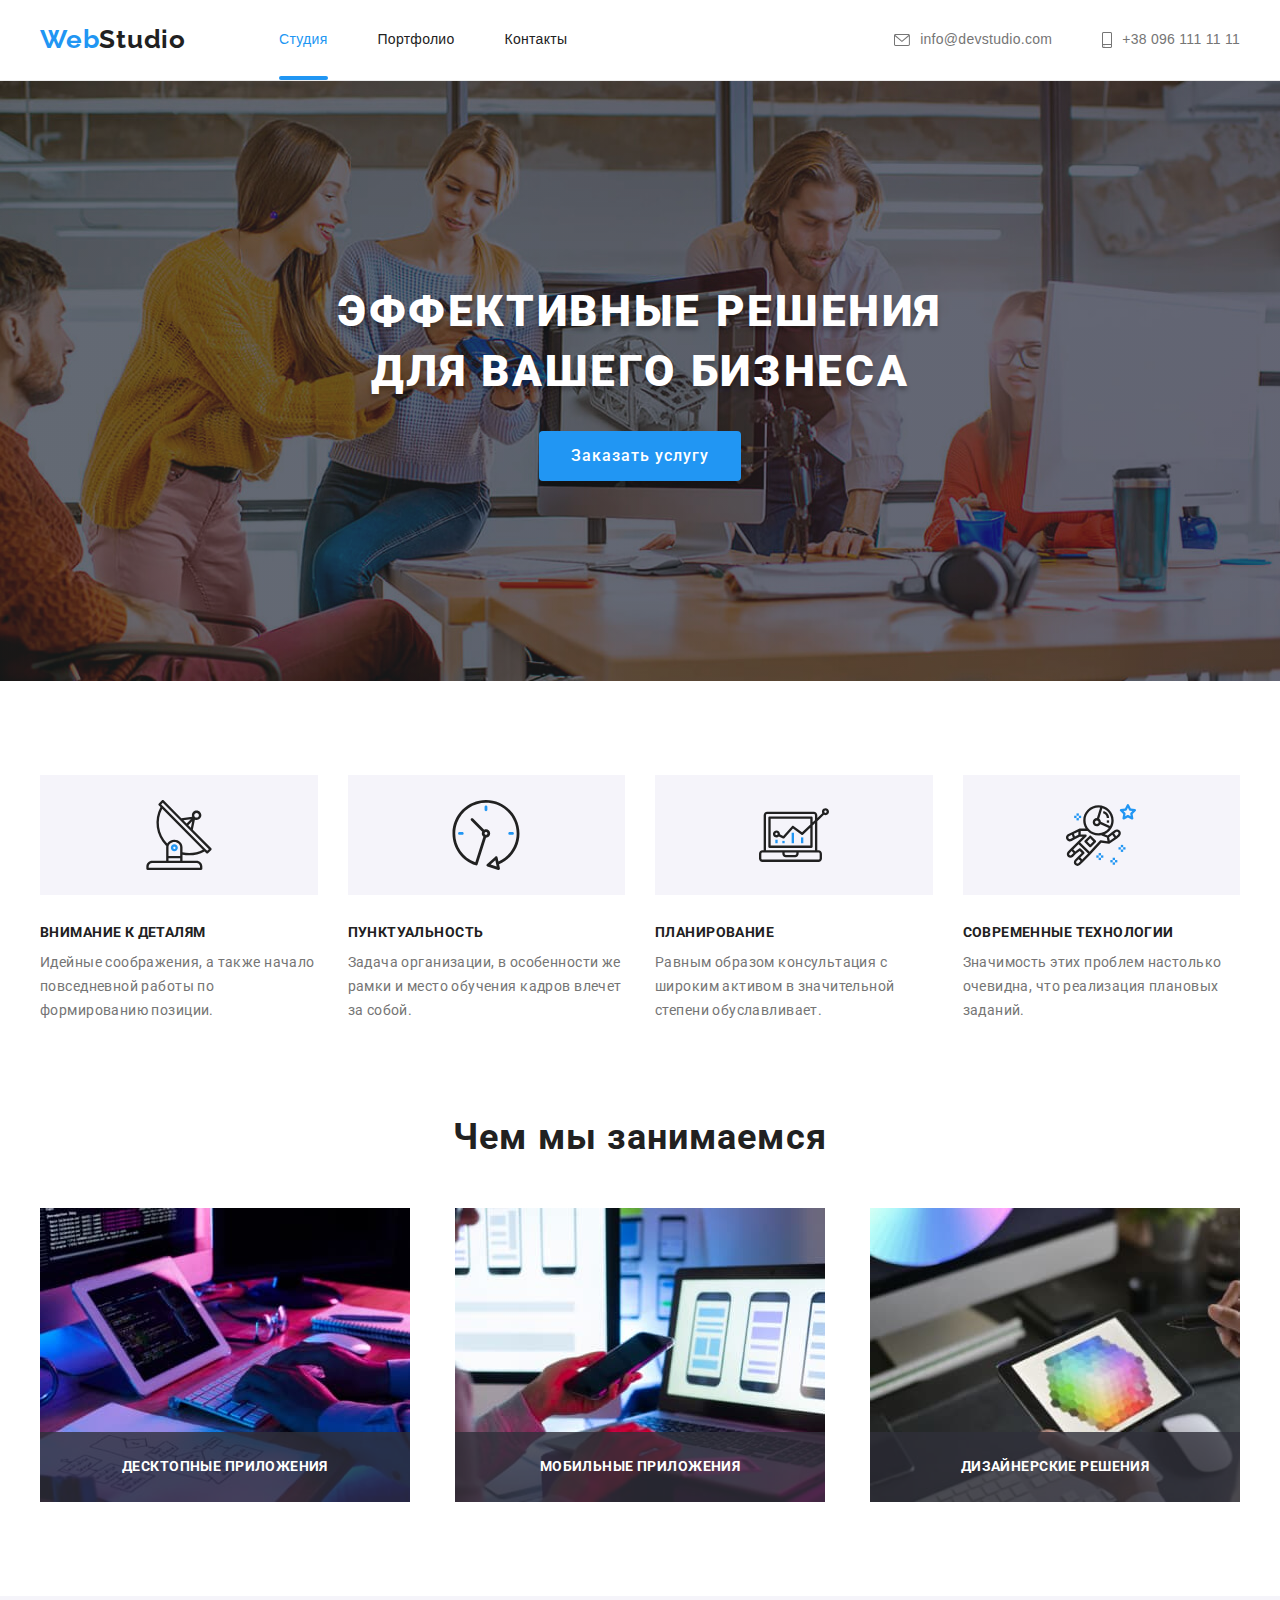
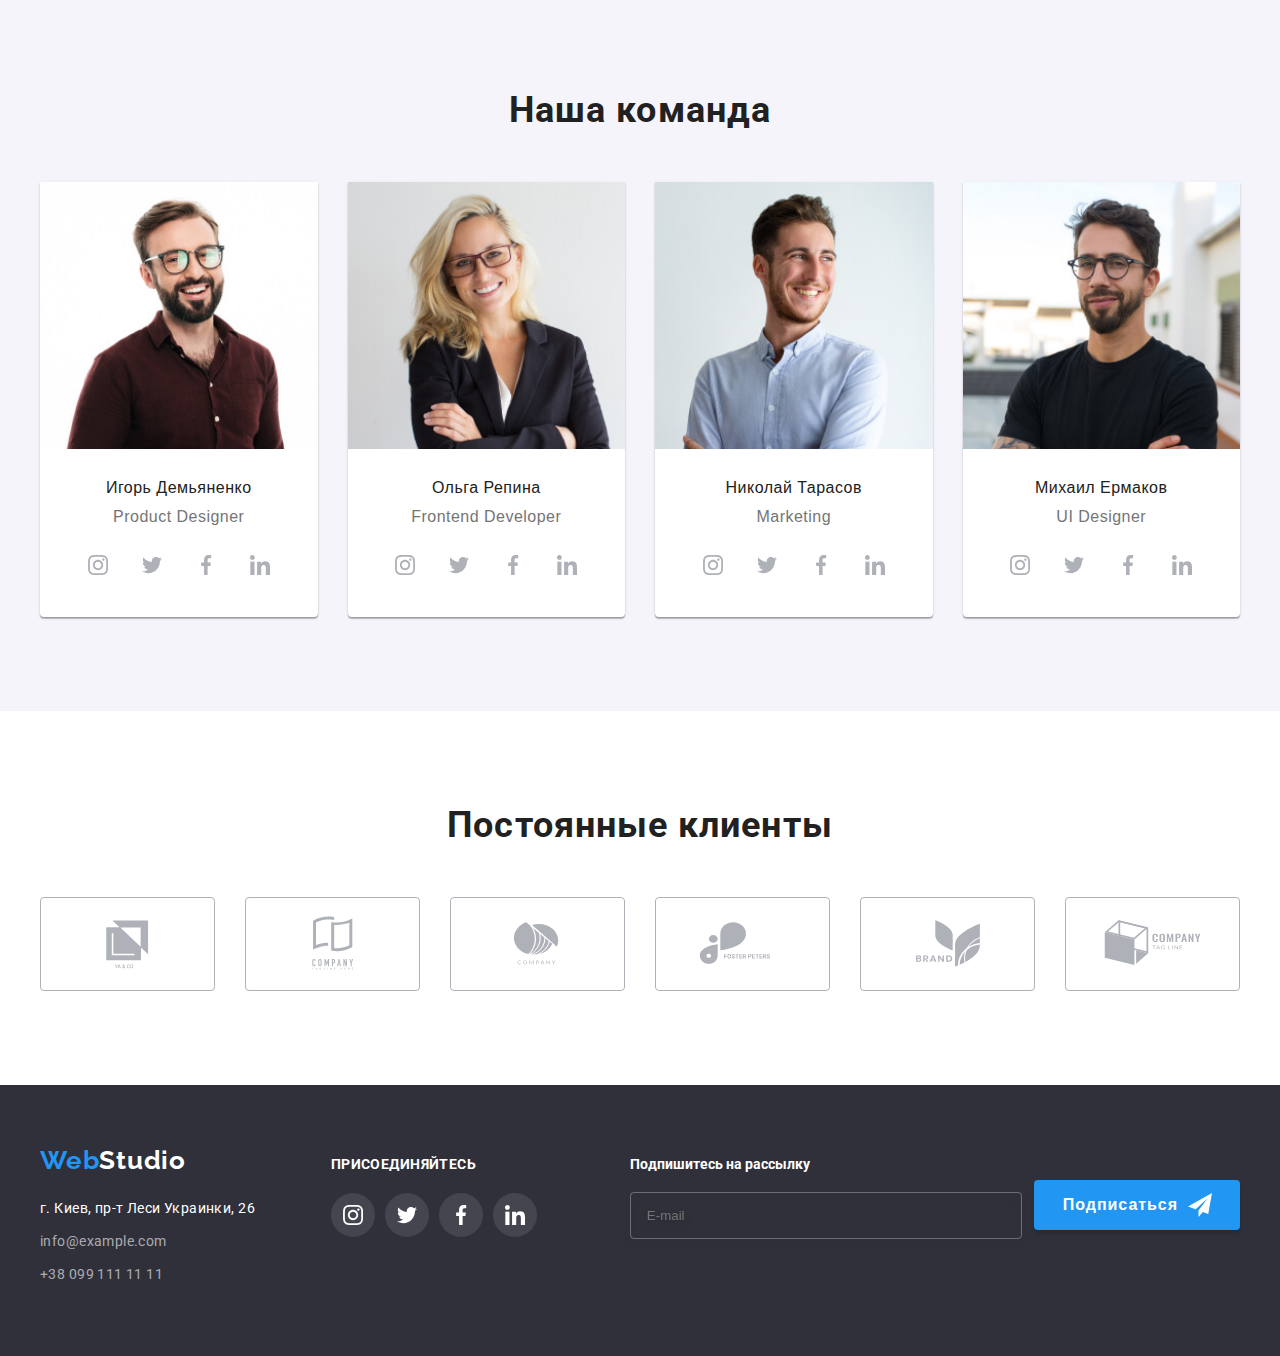
==== commit 16902baf: "команда" ====
--- a/index.html
+++ b/index.html
@@ -233,7 +233,7 @@
                   media="(min-width: 768px)">
                 <source srcset="./images/team/igor_mobile_450@1x.jpg 1x, ./images/team/igor_mobile_450@2x.jpg 2x"
                   media="(min-width: 480px)">
-                <img src="./images/team/ihor.jpg" alt="Игорь Демьяненко" width="450">
+                <img src="./images/team/ihor.jpg" alt="Игорь Демьяненко" width="100%">
               </picture>
 
               <div class="team__item-content">
@@ -281,7 +281,7 @@
                   media="(min-width: 768px)">
                 <source srcset="./images/team/olha_mobile_450@1x.jpg 1x, ./images/team/olha_mobile_450@2x.jpg 2x"
                   media="(min-width: 480px)">
-                <img src="./images/team/olha.jpg" alt="Ольга Репина" width="450">
+                <img src="./images/team/olha.jpg" alt="Ольга Репина" width="100%">
               </picture>
             
               <div class="team__item-content">
@@ -329,7 +329,7 @@
                   media="(min-width: 768px)">
                 <source srcset="./images/team/nikolay_mobile_450@1x.jpg 1x, ./images/team/nikolay_mobile_450@2x.jpg 2x"
                   media="(min-width: 480px)">
-                <img src="./images/team/nikolay.jpg" alt="Николай Тарасов" width="450">
+                <img src="./images/team/nikolay.jpg" alt="Николай Тарасов" width="100%">
               </picture>
             
               <div class="team__item-content">
@@ -377,7 +377,7 @@
                   media="(min-width: 768px)">
                 <source srcset="./images/team/michael_mobile_450@1x.jpg 1x, ./images/team/michael_mobile_450@2x.jpg 2x"
                   media="(min-width: 480px)">
-                <img src="./images/team/michael.jpg" alt="Михаил Ермаков" width="450">
+                <img src="./images/team/michael.jpg" alt="Михаил Ермаков" width="100%">
               </picture>
             
               <div class="team__item-content">
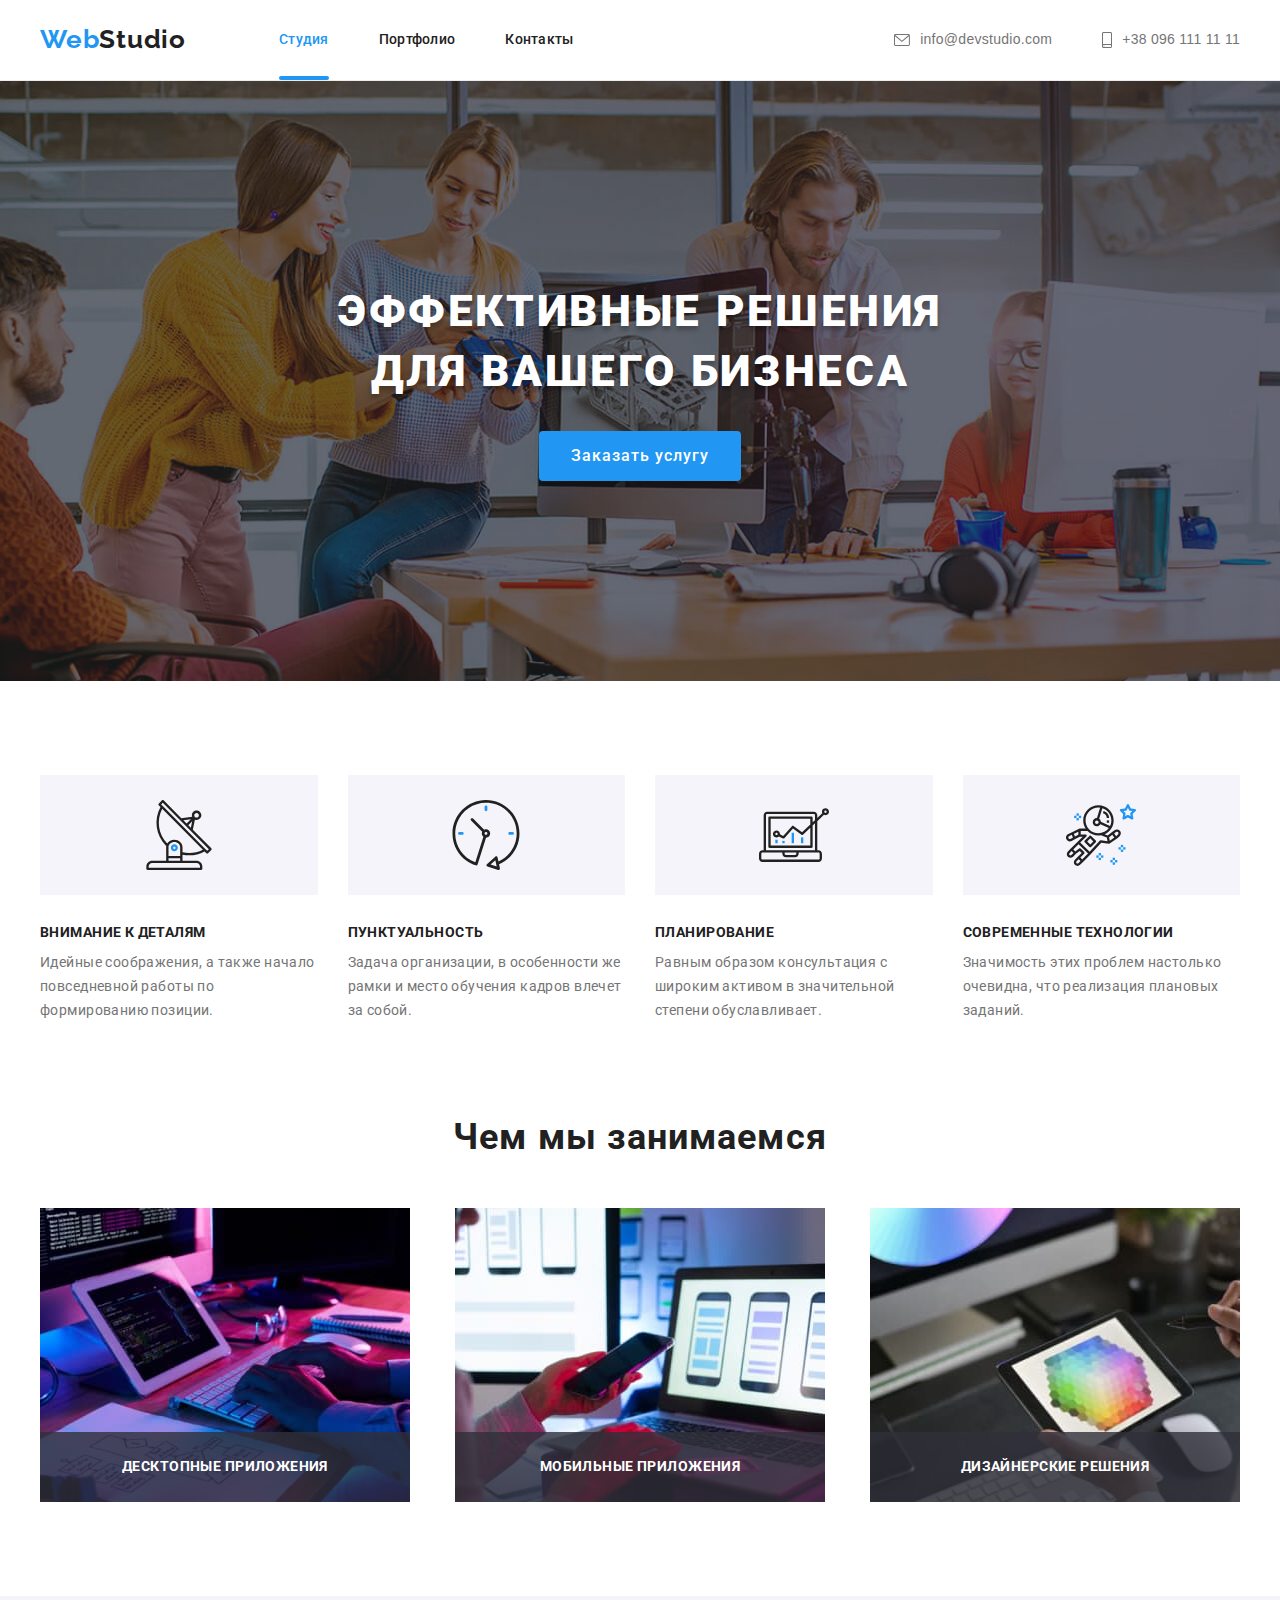
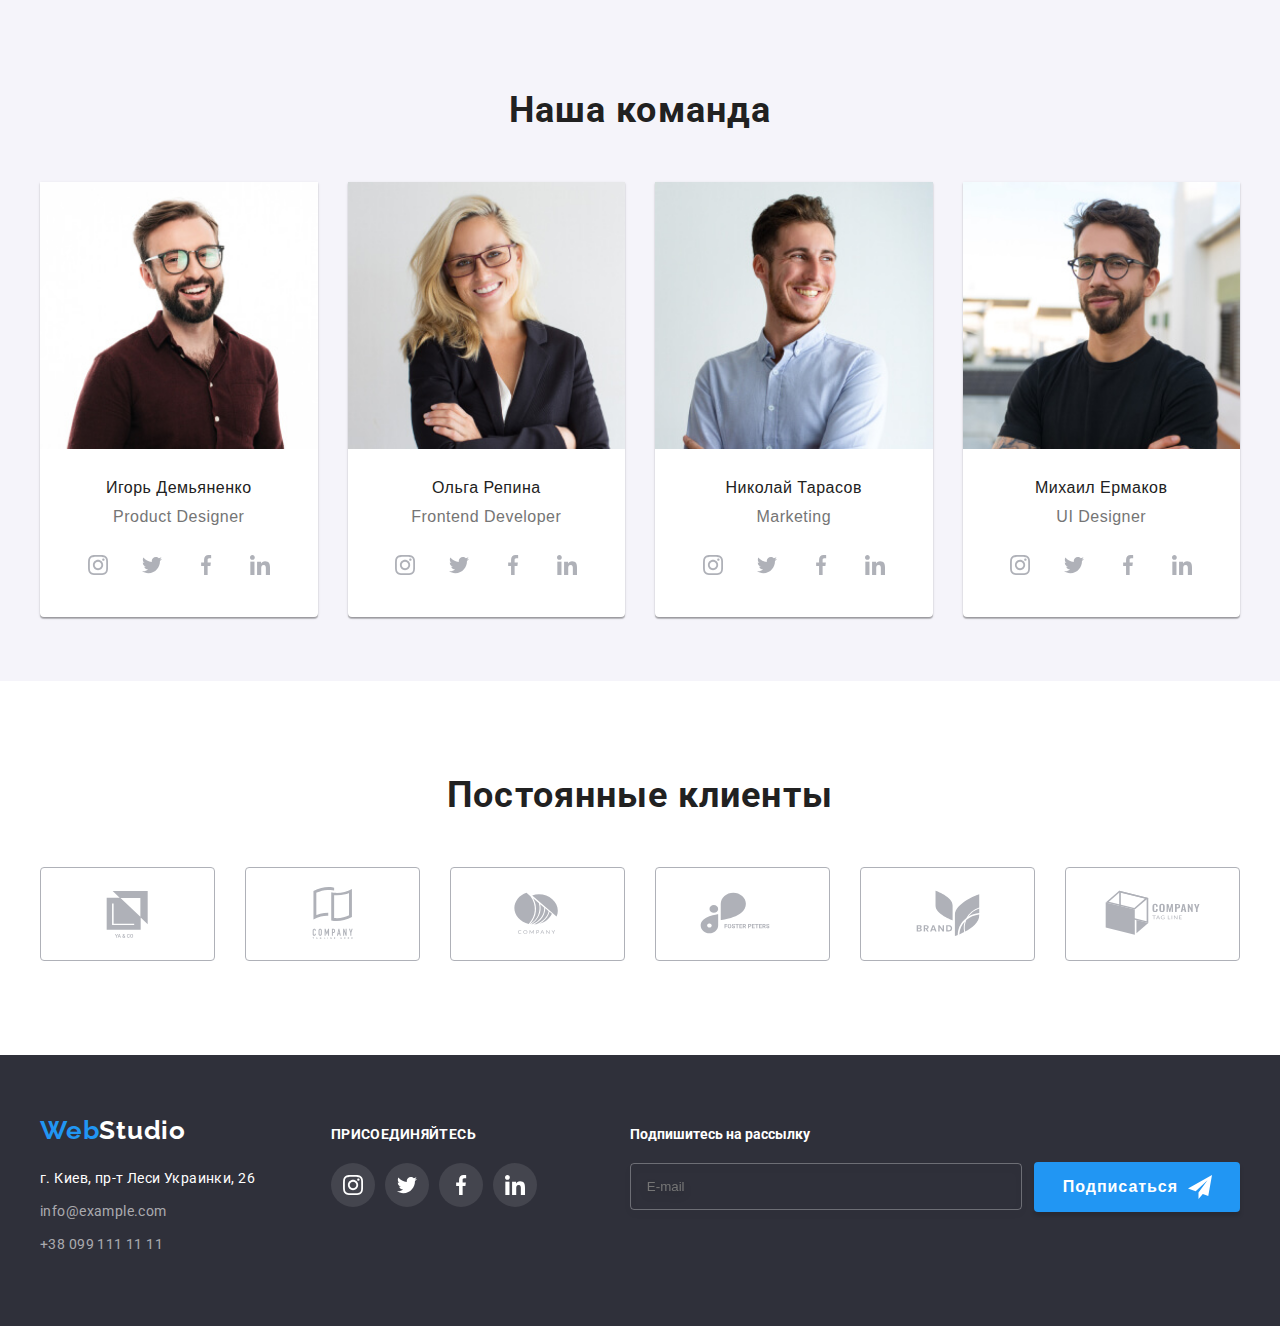
==== commit 24a9e650: "рекомендации" ====
--- a/index.html
+++ b/index.html
@@ -77,7 +77,7 @@
       <div class="mobile-nav is-hidden">
         <div class="container">
       
-          <button class="menu-close touch" type="button"> <svg width="40" height="40">
+          <button class="menu-close touch" type="button"> <svg width="20" height="20">
               <use href="./images/icons.svg#icon-close">
               </use>
             </svg> </button>
@@ -429,42 +429,42 @@
           <ul class="clients list">
             <li class="clients__item">
               <a href="" class="clients__link">
-                <svg class="clients__icon">
+                <svg class="clients__icon" width="170px" height="92px">
                   <use href="./images/icons.svg#icon-client-1"></use>
                 </svg>
               </a>
             </li>
             <li class="clients__item">
               <a href="" class="clients__link">
-                <svg class="clients__icon">
+                <svg class="clients__icon" width="170px" height="92px">
                   <use href="./images/icons.svg#icon-client-2"></use>
                 </svg>
               </a>
             </li>
             <li class="clients__item">
               <a href="" class="clients__link">
-                <svg class="clients__icon">
+                <svg class="clients__icon" width="170px" height="92px">
                   <use href="./images/icons.svg#icon-client-3"></use>
                 </svg>
               </a>
             </li>
             <li class="clients__item">
               <a href="" class="clients__link">
-                <svg class="clients__icon">
+                <svg class="clients__icon" width="170px" height="92px">
                   <use href="./images/icons.svg#icon-client-4"></use>
                 </svg>
               </a>
             </li>
             <li class="clients__item">
               <a href="" class="clients__link">
-                <svg class="clients__icon">
+                <svg class="clients__icon" width="170px" height="92px">
                   <use href="./images/icons.svg#icon-client-5"></use>
                 </svg>
               </a>
             </li>
             <li class="clients__item">
               <a href="" class="clients__link">
-                <svg class="clients__icon">
+                <svg class="clients__icon" width="170px" height="92px">
                   <use href="./images/icons.svg#icon-client-6"></use>
                 </svg>
               </a>
--- a/css/main.min.css
+++ b/css/main.min.css
@@ -1,2 +1,2 @@
-:root{--text-color: #757575;--secondary-color: #212121;--white-color: #ffffff;--accent-color: #2196f3;--secondary-background: #f5f4fa;--logo-font: 'Raleway', sans-serif;--button-color: #2196f3;--main-font: 'Robosto', sans-serif;--footer-backround: #2f303a;--social-icons: rgba(175, 177, 184, 1);--timing-function: cubic-bezier(0.4, 0, 0.2, 1)}.visually-hidden{position:absolute !important;clip:rect(1px 1px 1px 1px);clip:rect(1px, 1px, 1px, 1px);padding:0 !important;border:0 !important;height:1px !important;width:1px !important;overflow:hidden}.touch{transition-property:color, fill, background-color, border, box-shadow, opacity, transform;transition-duration:250ms;transition-timing-function:var(--cubic)}h1,h2,h3,h4,h5,h6,p{margin-top:0;margin-bottom:0}ul,ol{margin-top:0;margin-bottom:0;padding-left:0}img{display:block}.link{text-decoration:none}.list{list-style:none;padding:0}li{list-style:none}a{text-decoration:none}body{font-family:'Roboto', 'Arial', 'Helvetica', sans-serif;font-style:normal;font-weight:normal;font-size:14px;color:var(--secondary-color);background-color:var(--white-color);margin:0px 0px}.container-section{padding-top:60px;padding-bottom:60px}@media screen and (min-width: 1200px){.container-section{padding-top:94px;padding-bottom:94px}}h2{font-weight:bold;font-size:36px;line-height:1.16;letter-spacing:0.03em;margin-bottom:50px;text-align:center}a{text-decoration:none;color:inherit}p{line-height:1.71;letter-spacing:0.03em;color:var(--text-color)}button{cursor:pointer}.container{width:100%;padding-left:15px;padding-right:15px;margin:0 auto}@media screen and (min-width: 480px){.container{max-width:480px}}@media screen and (min-width: 768px){.container{max-width:768px}}@media screen and (min-width: 1200px){.container{max-width:1200px}}.page-header{border-bottom:solid #ececec 1px;background-color:var(--white-color)}@media screen and (min-width: 768px){.page-header{align-items:center}}@media screen and (min-width: 1200px){.page-header{align-items:center}}@media screen and (min-width: 768px){.header-container{align-items:center}}@media screen and (min-width: 1200px){.header-container{align-items:center}}.mobile-nav{position:fixed;top:0;background-color:var(--white-color);width:100vw;height:100vh;z-index:2}@media screen and (min-width: 768px){.mobile-nav{display:none}}@media screen and (min-width: 1200px){.mobile-nav{display:none}}.mobile-nav .container{position:relative;padding:48px 40px;display:flex;flex-direction:column;justify-content:space-between;height:100%}.mobile-nav .menu-close{position:absolute;top:10px;right:15px;margin:0;padding:0;border:none;background-color:transparent}.mobile-nav .menu-close:hover,.mobile-nav .menu-close:focus,.mobile-nav .menu-close:active{fill:var(--accent-color)}@media screen and (min-width: 1200px){.mobile-nav .menu-close{display:none}}.menu-open{top:25px;right:21px;margin:0;padding:0;border:none;background-color:transparent}.menu-open:hover,.menu-open:focus,.menu-open:active{fill:var(--accent-color)}@media screen and (min-width: 768px), (min-width: 1200px){.menu-open{display:none}}.mobile-nav.is-hidden{opacity:0;pointer-events:none}.mobile-menu__item{margin-bottom:36px}.mobile-menu__link{font-weight:500;font-size:40px;line-height:1.175;letter-spacing:0.02em}.mobile-menu__link:hover,.mobile-menu__link:focus,.mobile-menu__link:active{color:var(--accent-color)}@media screen and (max-width: 480px){.mobile-menu__link{font-size:10vw}}.current{color:var(--accent-color)}.mobile-contacts{margin-bottom:64px}.mobile-contacts .mobile-contacts__item:not(:last-child){margin-bottom:32px}.mobile-contacts .mobile-contacts__item .mobile-contacts__link---telephone{color:var(--accent-color)}@media screen and (min-width: 480px){.mobile-contacts .mobile-contacts__item .mobile-contacts__link---telephone{font-size:34px;line-height:1.17}}.mobile-contacts .mobile-contacts__link{font-weight:500;font-size:24px;line-height:1.16;letter-spacing:0.02em;color:#757575}.mobile-contacts .mobile-contacts__link:hover,.mobile-contacts .mobile-contacts__link:focus,.mobile-contacts .mobile-contacts__link:active{color:var(--accent-color)}@media screen and (max-width: 480px){.mobile-contacts .mobile-contacts__link{font-size:8vw}}.mobile-network{display:flex}@media screen and (max-width: 480px){.mobile-network{flex-wrap:wrap}}.mobile-network .mobile-network__item:not(:last-child){padding-right:10px;margin-right:10px;border-right:1px solid rgba(33,33,33,0.2)}.mobile-network .mobile-network__link{font-weight:500;font-size:18px;line-height:1.22;letter-spacing:0.02em;color:var(--accent-color)}.page-logo{font-family:Raleway;font-weight:bold;font-size:26px;line-height:1.2;letter-spacing:0.03em;padding-top:24px;padding-bottom:24px}.page-logo__first-half{color:#2196f3}.page-logo__second-half-logo{color:var(--white-color)}.button-primary{font-family:inherit;color:var(--white-color);background-color:var(--accent-color);font-style:normal;font-weight:500;font-size:16px;line-height:1.87;letter-spacing:0.06em;border-radius:4px;box-shadow:0px 4px 4px rgba(0,0,0,0.15);border:var(--button-color);padding:10px 32px;transition-property:background-color;transition-duration:250ms;transition-timing-function:linear}.button-primary:hover,.button-primary:focus,.button-primary:active{background-color:var(--white-color);color:var(--accent-color)}.portfolio-button{font-family:inherit;font-size:16px;font-weight:500;line-height:1.62;letter-spacing:0.03em;padding:6px 22px;border:solid 1px;background-color:var(--secondary-background);border-color:var(--secondary-background);border-radius:4px;transition-property:background-color;transition-duration:100ms;transition-timing-function:linear}.portfolio-button:hover,.portfolio-button:focus{color:var(--white-color);background-color:var(--accent-color);border-color:var(--accent-color);border-radius:4px}.social-list{display:flex;justify-content:center}.social-list__item:not(:last-child){margin-right:10px}.social-list__link{width:44px;height:44px;display:flex;justify-content:center;align-items:center;border-radius:50%;fill:var(--social-icons)}.social-list__link:hover,.social-list__link:focus{background-color:var(--accent-color);fill:var(--white-color)}.social-list__icon{width:20px;height:20px}.hero-title{font-weight:900;font-size:44px;line-height:60px;margin:0px auto 30px auto;font-size:26px;line-height:1.364;color:var(--white-color);letter-spacing:0.06em;text-transform:uppercase;text-shadow:0px 4px 4px rgba(0,0,0,0.25)}@media screen and (min-width: 1200px){.hero-title{font-size:44px}}.work-title{margin-bottom:50px}.title-case{font-weight:bold;font-size:18px;line-height:2;letter-spacing:0.06em}h3.about-title{font-weight:bold;font-size:14px;line-height:1.14;letter-spacing:0.03em;text-transform:uppercase;margin-bottom:10px}h3.social-title{color:var(--white-color);font-weight:bold;font-size:14px;line-height:1.14;letter-spacing:0.03em;text-transform:uppercase;margin-bottom:20px}.footer{display:flex;align-items:center;color:var(--white-color);background-color:var(--footer-backround);padding-top:60px;padding-bottom:60px}.footer-container{text-align:center}@media screen and (min-width: 768px){.footer-container{display:flex;flex-wrap:wrap;justify-content:center;align-items:baseline}}@media screen and (min-width: 1200px){.footer-container{display:flex;align-items:baseline;text-align:left;flex-wrap:nowrap}}.footer-adress{font-style:normal;line-height:1.71;letter-spacing:0.03em;margin-right:70px}@media screen and (min-width: 1200px){.footer-adress{width:231px;margin-right:70px}}.adress{font-style:normal;font-size:14px;line-height:1.71;letter-spacing:0.03em;margin-bottom:9px;color:var(--white-color)}.footer-adress__text{margin-top:20px;margin-bottom:9px;font-size:14px;line-height:1.71;letter-spacing:0.03em;color:rgba(255,255,255,0.6)}.footer-adress__contact{margin-bottom:9px;color:rgba(255,255,255,0.6)}.footer-adress__contact:hover,.footer-adress__contact:focus,.footer-adress__contact:active{color:var(--accent-color)}.footer-social{margin:60px 0}@media screen and (min-width: 768px){.footer-social{margin:0;margin-left:165px}}@media screen and (min-width: 1200px){.footer-social{margin-right:93px;margin-left:0}}.footer-social__link{fill:var(--white-color);display:flex;align-items:center;justify-content:center;width:44px;height:44px;border-radius:50%;background-color:rgba(255,255,255,0.1);transition:background-color 250ms var(--timing-function)}.footer-social__link:hover,.footer-social__link:focus{background-color:var(--accent-color)}.footer-social__icon{width:20px;height:20px}.backdrop{position:fixed;top:0;left:0;width:100vw;height:100vh;background-color:rgba(0,0,0,0.4);transition:opacity 500ms linear, visability 500ms linear}.modal-window{position:absolute;left:50%;top:50%;transform:translate(-50%, -50%);height:581px;width:528px;border-radius:4px;background-color:var(--white-color);padding:40px}.modal-window__close-btn{top:8px;right:8px;width:30px;height:30px;border-radius:50%;border:1px solid rgba(0,0,0,0.1);background-color:transparent;padding:0;position:absolute}.modal-window__icon-close{position:absolute;top:50%;left:50%;transform:translate(-50%, -50%)}.modal-window__icon-close:hover{fill:var(--accent-color)}.is-hidden{opacity:0;visibility:hidden;pointer-events:none}.modal-form{display:flex;flex-direction:column;padding:40px}.modal-form__header{font-weight:bold;font-size:20px;line-height:1.15;text-align:center;letter-spacing:0.03em;color:var(--secondary-color);margin-bottom:12px}.modal-form__field{position:relative;font-size:12px;line-height:1.16;letter-spacing:0.01em;color:var(--text-color)}.modal-form__input{width:100%;height:40px;border:1px solid rgba(33,33,33,0.2);box-sizing:border-box;border-radius:4px;padding-left:42px}.modal-form__input:focus{outline:none;border-color:var(--accent-color)}.modal-form__input-wrapper{display:block;position:relative;margin-top:6px;margin-bottom:10px}.modal-form__input-icon{position:absolute;top:50%;left:12px;transform:translateY(-50%);display:block;width:18px;height:18px}.form-input:focus+.modal-form__input-icon{fill:var(--accent-color)}.modal-form__message{width:100%;height:120px;margin-top:4px;margin-bottom:20px;border:1px solid rgba(33,33,33,0.2);box-sizing:border-box;border-radius:4px;padding:12px 16px;resize:none}.modal-form__message:focus{outline:none;border-color:var(--accent-color)}.modal-form__checkbox:checked+.modal-form__checkbox-label::before{border:0px;background-image:url(../images/index/check.svg);background-size:contain;box-shadow:none}.modal-form__checkbox:focus+.modal-form__checkbox-label::before{outline:none}.modal-form__checkbox-label{display:flex;align-items:center;font-size:14px;margin-bottom:30px}.modal-form__checkbox-label::before{display:block;content:'';width:16px;height:15px;border-radius:2px;cursor:pointer;margin-right:8px;border:2px solid #000000;box-shadow:0px 4px 4px 0px #00000040}.modal-form__link{color:var(--accent-color);border-bottom:1px solid var(--accent-color)}.modal-form__submit-btn{width:200px;margin:0 auto}@media screen and (min-width: 768px){.footer-form{margin-top:60px}}@media screen and (min-width: 1200px){.footer-form{margin-top:0}}.footer-subscribe{position:relative;display:flex;align-items:center;flex-direction:column}@media screen and (min-width: 768px){.footer-subscribe{display:flex;align-items:center;flex-direction:column}}@media screen and (min-width: 1200px){.footer-subscribe{display:flex;align-items:center;flex-direction:row}}.subscribe__input{width:100%;padding:15px 16px;margin-bottom:20px;margin-top:20px;border:1px solid rgba(255,255,255,0.3);filter:drop-shadow(0px 4px 4px rgba(0,0,0,0.15));border-radius:4px;background-color:transparent;cursor:pointer;color:var(--white-color)}@media screen and (min-width: 768px){.subscribe__input{width:450px}}@media screen and (min-width: 1200px){.subscribe__input{width:358px;padding:15px 16px;margin-right:12px;margin-bottom:0}}.subscribe__button{display:flex;align-items:center;padding:10px 28px 10px 29px;font-weight:bold;font-size:16px;line-height:1.87;letter-spacing:0.06em;color:var(--white-color);background-color:var(--accent-color);box-shadow:0px 4px 4px rgba(0,0,0,0.15);border-radius:4px;border:none;cursor:pointer}.subscribe__button:hover,.subscribe__button:focus,.subscribe__button:active{color:var(--white-color);background-color:var(--secondary-background)}.subscribe__icon{fill:var(--white-color);margin-left:10px}.nav{display:flex;align-items:center;justify-content:space-between}@media screen and (min-width: 768px){.nav{justify-content:center}}.site-nav{font-family:var(--main-font);font-weight:500;font-size:14px;line-height:1.14;letter-spacing:0.02em;color:var(--secondary-color);margin-left:auto;display:none}@media screen and (min-width: 768px), (min-width: 1200px){.site-nav{display:flex}}@media screen and (min-width: 1200px){.site-nav{margin-left:93px}}.contact__nav{margin-left:auto;font-family:var(--main-font);font-weight:500;font-size:14px;line-height:1.14;letter-spacing:0.02em;color:var(--text-color);display:none}@media screen and (min-width: 768px){.contact__nav{display:flex;flex-direction:column}}@media screen and (min-width: 1200px){.contact__nav{display:flex;flex-direction:row}}.nav__link{font-weight:500;line-height:1.14;letter-spacing:0.02em;position:relative}.nav__link:not(:last-child){display:flex;margin-right:50px}.nav__link-contact:not(:last-child){display:flex;margin-bottom:10px}@media screen and (min-width: 1200px){.nav__link-contact:not(:last-child){display:flex;margin-right:50px;margin-bottom:0}}.link-item{padding-top:32px;padding-bottom:32px;display:flex;align-items:center}.link-item:hover,.link-item:focus,.link-item:active{color:var(--accent-color)}@media screen and (min-width: 768px){.contact__item{padding-top:0;padding-bottom:0;display:flex;align-items:center}}@media screen and (min-width: 1200px){.contact__item{padding-top:32px;padding-bottom:32px}}.contact__item:hover,.contact__item:focus,.contact__item:active{color:var(--accent-color)}.nav__link-current{position:relative;color:var(--accent-color)}.nav__link-current::after{content:'';position:absolute;display:block;width:100%;height:4px;left:0;bottom:0;border-radius:2px;background-color:var(--accent-color)}.contact__icon{fill:currentColor;margin-right:10px}.hero{padding-top:118px;padding-bottom:118px;margin-left:auto;margin-right:auto;max-width:1600px;text-align:center;background-position:center;background-repeat:no-repeat;background-size:cover;background-color:var(--footer-backround)}@media screen and (max-width: 767px){.hero{max-width:480px;background-image:linear-gradient(to right, rgba(47,58,57,0.4), rgba(47,48,58,0.4)),url(../images/index/hero_mobile_480@1x.jpg)}}@media screen and (min-device-pixel-ratio: 2), (-webkit-min-device-pixel-ratio: 2), screen and (min-resolution: 192dpi), screen and (min-resolution: 2dppx){.hero{background-image:linear-gradient(to right, rgba(47,58,57,0.4), rgba(47,48,58,0.4)),url(../images/index/hero_mobile_480@2x.jpg)}}@media screen and (min-width: 768px){.hero{padding-top:118px;padding-bottom:118px;max-width:768px;background-image:linear-gradient(to right, rgba(47,58,57,0.4), rgba(47,48,58,0.4)),url(../images/index/hero_tablet_768@1x.jpg)}}@media screen and (min-width: 768px) and (min-device-pixel-ratio: 2), screen and (min-width: 768px) and (-webkit-min-device-pixel-ratio: 2), screen and (min-width: 768px) and (min-resolution: 192dpi), screen and (min-width: 768px) and (min-resolution: 2dppx){.hero{background-image:linear-gradient(to right, rgba(47,58,57,0.4), rgba(47,48,58,0.4)),url(../images/index/hero_tablet_768@2x.jpg)}}@media screen and (min-width: 1200px){.hero{max-width:1600px;padding-top:200px;padding-bottom:200px;background-image:linear-gradient(to right, rgba(47,58,57,0.4), rgba(47,48,58,0.4)),url(../images/index/hero_desktop_1600@1x.jpg)}}@media screen and (min-width: 1200px) and (min-device-pixel-ratio: 2), screen and (min-width: 1200px) and (-webkit-min-device-pixel-ratio: 2), screen and (min-width: 1200px) and (min-resolution: 192dpi), screen and (min-width: 1200px) and (min-resolution: 2dppx){.hero{background-image:linear-gradient(to right, rgba(47,58,57,0.4), rgba(47,48,58,0.4)),url(../images/index/hero_desktop_1600@2x.jpg)}}.invisible{display:none}.about{margin-bottom:-30px}@media screen and (min-width: 768px){.about{display:flex;flex-wrap:wrap;margin-left:-30px}}.item{width:100%;margin-bottom:30px}@media screen and (min-width: 768px){.item{flex-basis:calc((100% - 60px) / 2);margin-left:30px}}@media screen and (min-width: 1200px){.item{flex-basis:calc((100% - 120px) / 4)}}.item::before{display:block;content:'';height:120px;background-repeat:no-repeat;background-position:center;background-color:var(--secondary-background)}.icon-antenna::before{display:block;content:'';height:120px;background-repeat:no-repeat;background-position:center;background-color:var(--secondary-background);background-image:url(../images/index/antenna.svg);margin-bottom:30px}.icon-clock::before{display:block;content:'';height:120px;background-repeat:no-repeat;background-position:center;background-color:var(--secondary-background);background-image:url(../images/index/clock.svg);margin-bottom:30px}.icon-diagram::before{display:block;content:'';height:120px;background-repeat:no-repeat;background-position:center;background-color:var(--secondary-background);background-image:url(../images/index/diagram.svg);margin-bottom:30px}.icon-astronaut::before{display:block;content:'';height:120px;background-repeat:no-repeat;background-position:center;background-color:var(--secondary-background);background-image:url(../images/index/astronaut.svg);margin-bottom:30px}.work-section{padding-top:0}@media screen and (max-width: 1199px){.work-section{display:none}}.works{display:flex;justify-content:space-between}.work-item{position:relative;z-index:-1}.works__overlay{position:absolute;bottom:0;width:370px;height:70px;background-color:rgba(47,48,58,0.8)}.works__text{font-weight:bold;font-size:14px;line-height:1.14;text-align:center;letter-spacing:0.03em;text-transform:uppercase;color:var(--white-color);padding-top:27px}.team__section{background-color:var(--secondary-background)}.team__list{text-align:center;margin-bottom:-30px}@media screen and (min-width: 768px){.team__list{display:flex;flex-wrap:wrap;margin-left:-30px}}.team__card{box-shadow:0px 1px 3px rgba(0,0,0,0.12),0px 1px 1px rgba(0,0,0,0.14),0px 2px 1px rgba(0,0,0,0.2);border-radius:0px 0px 4px 4px;background-color:var(--white-color);width:100%;margin-bottom:30px}@media screen and (min-width: 768px){.team__card{flex-basis:calc((100% - 60px) / 2);margin-left:30px}}@media screen and (min-width: 1200px){.team__card{flex-basis:calc((100% - 120px) / 4)}}.team__item-content{padding:30px 0}.team__name{font-family:var(--main-font);font-weight:500;font-size:16px;line-height:1.18;letter-spacing:0.03em;color:var(--title-color);margin-bottom:10px}.team__item-desc{font-family:var(--main-font);font-weight:normal;font-size:16px;line-height:1.18;letter-spacing:0.03em;color:var(--text-color);margin-bottom:16px}.clients{margin-bottom:-30px;display:flex;flex-wrap:wrap;margin-left:-30px}.clients__item{margin-bottom:30px;margin-left:30px;flex-basis:calc(100% / 2 - 30px)}@media screen and (min-width: 768px){.clients__item{flex-basis:calc((100% - 90px) / 3);width:226px}}@media screen and (min-width: 1200px){.clients__item{flex-basis:calc((100% - 180px) / 6);width:170px}}.clients__link{height:92px;display:flex;justify-content:center;align-items:center;color:var(--social-icons);border-radius:4px;border:1px solid var(--social-icons)}.clients__link:hover,.clients__link:focus{border-color:var(--accent-color);color:var(--accent-color)}.clients__icon{width:100%;fill:currentColor}.portfolio__nav{display:flex;justify-content:center;margin-bottom:50px}.portfolio__works{display:flex;flex-wrap:wrap;margin-left:-30px;margin-top:-30px}.portfolio__item{flex-basis:calc(100% / 3 - 30px);width:370px;border-bottom:solid 1px #eeeeee;border-left:solid 1px #eeeeee;border-right:solid 1px #eeeeee;margin-top:30px;margin-left:30px}.portfolio__item:hover,.portfolio__item:focus{box-shadow:1px 4px 6px 0px rgba(0,0,0,0.16);box-shadow:0px 4px 4px 0px rgba(0,0,0,0.06);box-shadow:0px 1px 1px 0px rgba(0,0,0,0.12)}.portfolio__item:hover .portfolio__item-thumb::before{transform:translateY(0)}.portfolio__item-text{padding:20px 24px}.portfolio__nav-item:not(:last-child){margin-right:8px}.portfolio__item-thumb{position:relative;overflow:hidden}.portfolio__item-thumb::before{display:inline-block;content:'';position:absolute;top:0;left:0;width:100%;height:100%;background-color:rgba(33,150,243,0.9);transform:translateY(100%);transition:transform 250ms var(--timing-function)}.portfolio__item-overlay{position:absolute;top:0;left:0;width:100%;height:100%;transform:translateY(100%);transition:transform 250ms var(--timing-function);overflow:hidden;display:flex}.portfolio__item:hover .portfolio__item-overlay{transform:translateY(0)}.portfolio__overlay-text{color:var(--white-color);font-size:18px;padding:24px;display:flex;align-items:center}.portfolio__case-description{font-size:16px;line-height:1.87}
+:root{--text-color: #757575;--secondary-color: #212121;--white-color: #ffffff;--accent-color: #2196f3;--secondary-background: #f5f4fa;--logo-font: 'Raleway', sans-serif;--button-color: #2196f3;--main-font: 'Robosto', sans-serif;--footer-backround: #2f303a;--social-icons: rgba(175, 177, 184, 1);--timing-function: cubic-bezier(0.4, 0, 0.2, 1)}.visually-hidden{position:absolute !important;clip:rect(1px 1px 1px 1px);clip:rect(1px, 1px, 1px, 1px);padding:0 !important;border:0 !important;height:1px !important;width:1px !important;overflow:hidden}.touch{transition-property:color, fill, background-color, border, box-shadow, opacity, transform;transition-duration:250ms;transition-timing-function:var(--cubic)}h1,h2,h3,h4,h5,h6,p{margin-top:0;margin-bottom:0}ul,ol{margin-top:0;margin-bottom:0;padding-left:0}img{display:block}.link{text-decoration:none}.list{list-style:none;padding:0}li{list-style:none}a{text-decoration:none}body{font-family:'Roboto', 'Arial', 'Helvetica', sans-serif;font-style:normal;font-weight:normal;font-size:14px;color:var(--secondary-color);background-color:var(--white-color);margin:0px 0px}.container-section{padding-top:60px;padding-bottom:60px}@media screen and (min-width: 1200px){.container-section{padding-top:94px;padding-bottom:94px}}h2{font-weight:bold;font-size:36px;line-height:1.16;letter-spacing:0.03em;margin-bottom:50px;text-align:center}a{text-decoration:none;color:inherit}p{line-height:1.71;letter-spacing:0.03em;color:var(--text-color)}button{cursor:pointer}.container{width:100%;padding-left:15px;padding-right:15px;margin:0 auto}@media screen and (min-width: 480px){.container{max-width:480px}}@media screen and (min-width: 768px){.container{max-width:768px}}@media screen and (min-width: 1200px){.container{max-width:1200px}}.page-header{border-bottom:solid #ececec 1px;background-color:var(--white-color)}@media screen and (min-width: 768px){.page-header{align-items:center}}@media screen and (min-width: 1200px){.page-header{align-items:center}}@media screen and (min-width: 768px){.header-container{align-items:center}}@media screen and (min-width: 1200px){.header-container{align-items:center}}.mobile-nav{position:fixed;top:0;background-color:var(--white-color);width:100vw;height:100vh;z-index:2}@media screen and (min-width: 768px){.mobile-nav{display:none}}@media screen and (min-width: 1200px){.mobile-nav{display:none}}.mobile-nav .container{position:relative;padding:48px 40px;display:flex;flex-direction:column;justify-content:space-between;height:100%}.mobile-nav .menu-close{position:absolute;top:20px;right:27px;margin:0;padding:0;border:none;background-color:transparent}.mobile-nav .menu-close:hover,.mobile-nav .menu-close:focus,.mobile-nav .menu-close:active{fill:var(--accent-color)}@media screen and (min-width: 1200px){.mobile-nav .menu-close{display:none}}.menu-open{top:25px;right:21px;margin:0;padding:0;border:none;background-color:transparent}.menu-open:hover,.menu-open:focus,.menu-open:active{fill:var(--accent-color)}@media screen and (min-width: 768px), (min-width: 1200px){.menu-open{display:none}}.mobile-nav.is-hidden{opacity:0;pointer-events:none}.mobile-menu__item{margin-bottom:36px}.mobile-menu__link{font-weight:500;font-size:40px;line-height:1.175;letter-spacing:0.02em}.mobile-menu__link:hover,.mobile-menu__link:focus,.mobile-menu__link:active{color:var(--accent-color)}@media screen and (max-width: 480px){.mobile-menu__link{font-size:10vw}}.current{color:var(--accent-color)}.mobile-contacts{margin-bottom:64px}.mobile-contacts .mobile-contacts__item:not(:last-child){margin-bottom:32px}.mobile-contacts .mobile-contacts__item .mobile-contacts__link---telephone{color:var(--accent-color)}@media screen and (min-width: 480px){.mobile-contacts .mobile-contacts__item .mobile-contacts__link---telephone{font-size:34px;line-height:1.17}}.mobile-contacts .mobile-contacts__link{font-weight:500;font-size:24px;line-height:1.16;letter-spacing:0.02em;color:#757575}.mobile-contacts .mobile-contacts__link:hover,.mobile-contacts .mobile-contacts__link:focus,.mobile-contacts .mobile-contacts__link:active{color:var(--accent-color)}@media screen and (max-width: 480px){.mobile-contacts .mobile-contacts__link{font-size:8vw}}.mobile-network{display:flex}@media screen and (max-width: 480px){.mobile-network{flex-wrap:wrap}}.mobile-network .mobile-network__item:not(:last-child){padding-right:10px;margin-right:10px;border-right:1px solid rgba(33,33,33,0.2)}.mobile-network .mobile-network__link{font-weight:500;font-size:18px;line-height:1.22;letter-spacing:0.02em;color:var(--accent-color)}.page-logo{font-family:Raleway;font-weight:bold;font-size:26px;line-height:1.2;letter-spacing:0.03em;padding-top:24px;padding-bottom:24px}.page-logo__first-half{color:#2196f3}.page-logo__second-half-logo{color:var(--white-color)}.button-primary{font-family:inherit;color:var(--white-color);background-color:var(--accent-color);font-style:normal;font-weight:500;font-size:16px;line-height:1.87;letter-spacing:0.06em;border-radius:4px;box-shadow:0px 4px 4px rgba(0,0,0,0.15);border:var(--button-color);padding:10px 32px;transition-property:background-color;transition-duration:250ms;transition-timing-function:linear}.button-primary:hover,.button-primary:focus,.button-primary:active{background-color:var(--white-color);color:var(--accent-color)}.portfolio-button{font-family:inherit;font-size:16px;font-weight:500;line-height:1.62;letter-spacing:0.03em;padding:6px 22px;border:solid 1px;background-color:var(--secondary-background);border-color:var(--secondary-background);border-radius:4px;transition-property:background-color;transition-duration:100ms;transition-timing-function:linear}.portfolio-button:hover,.portfolio-button:focus{color:var(--white-color);background-color:var(--accent-color);border-color:var(--accent-color);border-radius:4px}.social-list{display:flex;justify-content:center}.social-list__item:not(:last-child){margin-right:10px}.social-list__link{width:44px;height:44px;display:flex;justify-content:center;align-items:center;border-radius:50%;fill:var(--social-icons)}.social-list__link:hover,.social-list__link:focus{background-color:var(--accent-color);fill:var(--white-color)}.social-list__icon{width:20px;height:20px}.hero-title{font-weight:900;font-size:44px;line-height:60px;margin:0px auto 30px auto;font-size:26px;line-height:1.364;color:var(--white-color);letter-spacing:0.06em;text-transform:uppercase;text-shadow:0px 4px 4px rgba(0,0,0,0.25)}@media screen and (min-width: 1200px){.hero-title{font-size:44px}}.work-title{margin-bottom:50px}.title-case{font-family:var(--main-font);font-style:normal;font-weight:bold;font-size:18px;line-height:2;letter-spacing:0.06em;color:#212121;margin-bottom:4px}h3.about-title{font-weight:bold;font-size:14px;line-height:1.14;letter-spacing:0.03em;text-transform:uppercase;margin-bottom:10px}h3.social-title{color:var(--white-color);font-weight:bold;font-size:14px;line-height:1.14;letter-spacing:0.03em;text-transform:uppercase;margin-bottom:20px}.footer__title{display:block;margin-bottom:20px}.footer{display:flex;align-items:center;color:var(--white-color);background-color:var(--footer-backround);padding-top:60px;padding-bottom:60px}.footer-container{text-align:center}@media screen and (min-width: 768px){.footer-container{display:flex;flex-wrap:wrap;align-items:baseline;justify-content:space-around}}@media screen and (min-width: 1200px){.footer-container{display:flex;align-items:baseline;text-align:left;flex-wrap:nowrap}}.footer-adress{font-style:normal;line-height:1.71;letter-spacing:0.03em}@media screen and (min-width: 1200px){.footer-adress{width:231px;margin-right:70px}}.adress{font-style:normal;font-size:14px;line-height:1.71;letter-spacing:0.03em;margin-bottom:9px;color:var(--white-color)}.footer-adress__text{margin-top:20px;margin-bottom:9px;font-size:14px;line-height:1.71;letter-spacing:0.03em;color:rgba(255,255,255,0.6)}.footer-adress__contact{margin-bottom:9px;color:rgba(255,255,255,0.6)}.footer-adress__contact:hover,.footer-adress__contact:focus,.footer-adress__contact:active{color:var(--accent-color)}.footer-social{margin:60px 0}@media screen and (min-width: 768px){.footer-social{margin:0}}@media screen and (min-width: 1200px){.footer-social{margin-right:93px;margin-left:0}}.footer-social__link{fill:var(--white-color);display:flex;align-items:center;justify-content:center;width:44px;height:44px;border-radius:50%;background-color:rgba(255,255,255,0.1);transition:background-color 250ms var(--timing-function)}.footer-social__link:hover,.footer-social__link:focus{background-color:var(--accent-color)}.footer-social__icon{width:20px;height:20px}.backdrop{position:fixed;top:0;left:0;width:100vw;height:100vh;background-color:rgba(0,0,0,0.4);transition:opacity 500ms linear, visability 500ms linear}.modal-window{position:absolute;top:50%;left:50%;max-width:450px;width:96%;max-height:609px;background-color:var(--white-color);box-shadow:0px 1px 3px rgba(0,0,0,0.12),0px 1px 1px rgba(0,0,0,0.14),0px 2px 1px rgba(0,0,0,0.2);border-radius:4px;transform:translate(-50%, -50%) scale(1)}@media screen and (min-width: 1200px){.modal-window{max-width:528px;max-height:581px}}.modal-window__close-btn{top:8px;right:8px;width:30px;height:30px;border-radius:50%;border:1px solid rgba(0,0,0,0.1);background-color:transparent;padding:0;position:absolute}.modal-window__icon-close{position:absolute;top:50%;left:50%;transform:translate(-50%, -50%)}.modal-window__icon-close:hover{fill:var(--accent-color)}.is-hidden{opacity:0;visibility:hidden;pointer-events:none}.modal-form{display:flex;flex-direction:column;padding:40px}.modal-form__header{font-weight:bold;font-size:20px;line-height:1.15;text-align:center;letter-spacing:0.03em;color:var(--secondary-color);margin-bottom:12px}.modal-form__field{position:relative;font-size:12px;line-height:1.16;letter-spacing:0.01em;color:var(--text-color)}.modal-form__input{width:100%;height:40px;border:1px solid rgba(33,33,33,0.2);box-sizing:border-box;border-radius:4px;padding-left:42px}.modal-form__input:focus{outline:none;border-color:var(--accent-color)}.modal-form__input-wrapper{display:block;position:relative;margin-top:6px;margin-bottom:10px}.modal-form__input-icon{position:absolute;top:50%;left:12px;transform:translateY(-50%);display:block;width:18px;height:18px}.form-input:focus+.modal-form__input-icon{fill:var(--accent-color)}.modal-form__message{width:100%;height:120px;margin-top:4px;margin-bottom:20px;border:1px solid rgba(33,33,33,0.2);box-sizing:border-box;border-radius:4px;padding:12px 16px;resize:none}.modal-form__message:focus{outline:none;border-color:var(--accent-color)}.modal-form__checkbox:checked+.modal-form__checkbox-label::before{border:0px;background-image:url(../images/index/check.svg);background-size:contain;box-shadow:none}.modal-form__checkbox:focus+.modal-form__checkbox-label::before{outline:none}.modal-form__checkbox-label{display:flex;align-items:center;font-size:14px;margin-bottom:30px}.modal-form__checkbox-label::before{display:block;content:'';width:16px;height:15px;border-radius:2px;cursor:pointer;margin-right:8px;border:2px solid #000000;box-shadow:0px 4px 4px 0px #00000040}.modal-form__link{color:var(--accent-color);border-bottom:1px solid var(--accent-color)}.modal-form__submit-btn{width:200px;margin:0 auto}@media screen and (min-width: 768px){.footer-form{margin-top:60px}}@media screen and (min-width: 1200px){.footer-form{margin-top:0}}.footer-subscribe{position:relative;display:flex;align-items:center;flex-direction:column}@media screen and (min-width: 768px){.footer-subscribe{display:flex;align-items:center;flex-direction:column}}@media screen and (min-width: 1200px){.footer-subscribe{display:flex;align-items:center;flex-direction:row}}.subscribe__input{width:100%;padding:15px 16px;border:1px solid rgba(255,255,255,0.3);filter:drop-shadow(0px 4px 4px rgba(0,0,0,0.15));border-radius:4px;background-color:transparent;cursor:pointer;color:var(--white-color)}@media screen and (min-width: 768px){.subscribe__input{width:450px}}@media screen and (min-width: 1200px){.subscribe__input{width:358px;padding:15px 16px;margin-right:12px;margin-bottom:0}}.subscribe__button{display:flex;align-items:center;padding:10px 28px 10px 29px;font-weight:bold;font-size:16px;line-height:1.87;letter-spacing:0.06em;color:var(--white-color);background-color:var(--accent-color);box-shadow:0px 4px 4px rgba(0,0,0,0.15);border-radius:4px;border:none;cursor:pointer;margin-top:20px}.subscribe__button:hover,.subscribe__button:focus,.subscribe__button:active{color:var(--white-color);background-color:var(--secondary-background)}@media screen and (min-width: 1200px){.subscribe__button{margin-top:0}}.subscribe__icon{fill:var(--white-color);margin-left:10px}.nav{display:flex;align-items:center;justify-content:space-between}@media screen and (min-width: 768px){.nav{justify-content:center}}.site-nav{font-weight:500;font-size:14px;line-height:1.14;letter-spacing:0.02em;color:var(--secondary-color);margin-left:auto;display:none}@media screen and (min-width: 768px), (min-width: 1200px){.site-nav{display:flex}}@media screen and (min-width: 1200px){.site-nav{margin-left:93px}}.contact__nav{margin-left:auto;font-family:var(--main-font);font-weight:500;font-size:14px;line-height:1.14;letter-spacing:0.02em;color:var(--text-color);display:none}@media screen and (min-width: 768px){.contact__nav{display:flex;flex-direction:column}}@media screen and (min-width: 1200px){.contact__nav{display:flex;flex-direction:row}}.nav__link{font-weight:500;line-height:1.14;letter-spacing:0.02em;position:relative}.nav__link:not(:last-child){display:flex;margin-right:50px}.nav__link-contact:not(:last-child){display:flex;margin-bottom:10px}@media screen and (min-width: 1200px){.nav__link-contact:not(:last-child){display:flex;margin-right:50px;margin-bottom:0}}.link-item{padding-top:32px;padding-bottom:32px;display:flex;align-items:center}.link-item:hover,.link-item:focus,.link-item:active{color:var(--accent-color)}@media screen and (min-width: 768px){.contact__item{padding-top:0;padding-bottom:0;display:flex;align-items:center}}@media screen and (min-width: 1200px){.contact__item{padding-top:32px;padding-bottom:32px}}.contact__item:hover,.contact__item:focus,.contact__item:active{color:var(--accent-color)}.nav__link-current{position:relative;color:var(--accent-color)}.nav__link-current::after{content:'';position:absolute;display:block;width:100%;height:4px;left:0;bottom:0;border-radius:2px;background-color:var(--accent-color)}.contact__icon{fill:currentColor;margin-right:10px}.hero{padding-top:118px;padding-bottom:118px;margin-left:auto;margin-right:auto;max-width:1600px;text-align:center;background-position:center;background-repeat:no-repeat;background-size:cover;background-color:var(--footer-backround)}@media screen and (max-width: 767px){.hero{max-width:480px;background-image:linear-gradient(to right, rgba(47,58,57,0.4), rgba(47,48,58,0.4)),url(../images/index/hero_mobile_480@1x.jpg)}}@media screen and (min-device-pixel-ratio: 2), (-webkit-min-device-pixel-ratio: 2), screen and (min-resolution: 192dpi), screen and (min-resolution: 2dppx){.hero{background-image:linear-gradient(to right, rgba(47,58,57,0.4), rgba(47,48,58,0.4)),url(../images/index/hero_mobile_480@2x.jpg)}}@media screen and (min-width: 768px){.hero{padding-top:118px;padding-bottom:118px;max-width:768px;background-image:linear-gradient(to right, rgba(47,58,57,0.4), rgba(47,48,58,0.4)),url(../images/index/hero_tablet_768@1x.jpg)}}@media screen and (min-width: 768px) and (min-device-pixel-ratio: 2), screen and (min-width: 768px) and (-webkit-min-device-pixel-ratio: 2), screen and (min-width: 768px) and (min-resolution: 192dpi), screen and (min-width: 768px) and (min-resolution: 2dppx){.hero{background-image:linear-gradient(to right, rgba(47,58,57,0.4), rgba(47,48,58,0.4)),url(../images/index/hero_tablet_768@2x.jpg)}}@media screen and (min-width: 1200px){.hero{max-width:1600px;padding-top:200px;padding-bottom:200px;background-image:linear-gradient(to right, rgba(47,58,57,0.4), rgba(47,48,58,0.4)),url(../images/index/hero_desktop_1600@1x.jpg)}}@media screen and (min-width: 1200px) and (min-device-pixel-ratio: 2), screen and (min-width: 1200px) and (-webkit-min-device-pixel-ratio: 2), screen and (min-width: 1200px) and (min-resolution: 192dpi), screen and (min-width: 1200px) and (min-resolution: 2dppx){.hero{background-image:linear-gradient(to right, rgba(47,58,57,0.4), rgba(47,48,58,0.4)),url(../images/index/hero_desktop_1600@2x.jpg)}}.invisible{display:none}.about{margin-top:-30px}@media screen and (min-width: 768px){.about{display:flex;flex-wrap:wrap;margin-left:-30px}}@media screen and (max-width: 767px){.item:not(:last-child){margin-bottom:30px}}.item{width:100%;margin-top:30px}@media screen and (min-width: 768px){.item{flex-basis:calc((100% - 60px) / 2);margin-left:30px}}@media screen and (min-width: 1200px){.item{flex-basis:calc((100% - 120px) / 4);margin-left:30px}}.item::before{display:block;content:'';height:120px;background-repeat:no-repeat;background-position:center;background-color:var(--secondary-background)}.icon-antenna::before{display:block;content:'';height:120px;background-repeat:no-repeat;background-position:center;background-color:var(--secondary-background);background-image:url(../images/index/antenna.svg);margin-bottom:30px}.icon-clock::before{display:block;content:'';height:120px;background-repeat:no-repeat;background-position:center;background-color:var(--secondary-background);background-image:url(../images/index/clock.svg);margin-bottom:30px}.icon-diagram::before{display:block;content:'';height:120px;background-repeat:no-repeat;background-position:center;background-color:var(--secondary-background);background-image:url(../images/index/diagram.svg);margin-bottom:30px}.icon-astronaut::before{display:block;content:'';height:120px;background-repeat:no-repeat;background-position:center;background-color:var(--secondary-background);background-image:url(../images/index/astronaut.svg);margin-bottom:30px}.work-section{padding-top:0}@media screen and (max-width: 1199px){.work-section{display:none}}.works{display:flex;justify-content:space-between}.work-item{position:relative;z-index:-1}.works__overlay{position:absolute;bottom:0;width:370px;height:70px;background-color:rgba(47,48,58,0.8)}.works__text{font-weight:bold;font-size:14px;line-height:1.14;text-align:center;letter-spacing:0.03em;text-transform:uppercase;color:var(--white-color);padding-top:27px}.team__section{background-color:var(--secondary-background)}.team__list{text-align:center;margin-bottom:-30px;margin-top:-30px}@media screen and (min-width: 768px){.team__list{display:flex;flex-wrap:wrap;margin-left:-30px}}@media screen and (max-width: 767px){.team__card:not(:last-child){margin-bottom:30px}}.team__card{box-shadow:0px 1px 3px rgba(0,0,0,0.12),0px 1px 1px rgba(0,0,0,0.14),0px 2px 1px rgba(0,0,0,0.2);border-radius:0px 0px 4px 4px;background-color:var(--white-color);width:100%;margin-top:30px}@media screen and (min-width: 768px){.team__card{flex-basis:calc((100% - 60px) / 2);margin-left:30px}}@media screen and (min-width: 1200px){.team__card{flex-basis:calc((100% - 120px) / 4)}}.team__item-content{padding:30px 0}.team__name{font-family:var(--main-font);font-weight:500;font-size:16px;line-height:1.18;letter-spacing:0.03em;color:var(--title-color);margin-bottom:10px}.team__item-desc{font-family:var(--main-font);font-weight:normal;font-size:16px;line-height:1.18;letter-spacing:0.03em;color:var(--text-color);margin-bottom:16px}.clients{margin-top:-30px;display:flex;flex-wrap:wrap;margin-left:-30px}.clients__item{margin-top:30px;margin-left:30px;flex-basis:calc(100% / 2 - 30px)}@media screen and (min-width: 768px){.clients__item{flex-basis:calc((100% - 90px) / 3);width:226px}}@media screen and (min-width: 1200px){.clients__item{flex-basis:calc((100% - 180px) / 6);width:170px}}.clients__link{height:92px;display:flex;justify-content:center;align-items:center;color:var(--social-icons);border-radius:4px;border:1px solid var(--social-icons)}.clients__link:hover,.clients__link:focus{border-color:var(--accent-color);color:var(--accent-color)}.clients__icon{width:100%;fill:currentColor}.portfolio__nav{display:flex;flex-wrap:wrap;margin-top:-15px;margin-left:-8px;margin-bottom:25px}@media screen and (min-width: 768px){.portfolio__nav{margin-bottom:30px;justify-content:center}}@media screen and (min-width: 1200px){.portfolio__nav{margin-bottom:50px;justify-content:center}}.portfolio__nav-item{margin-top:15px;margin-left:8px}.portfolio-button{font-weight:500;font-size:16px;line-height:1.62;text-align:center;letter-spacing:0.03em;background:#f5f4fa;border-radius:4px;border:none;cursor:pointer;padding:6px 22px}.portfolio-button:hover,.portfolio-button:focus,.portfolio-button:active{background-color:var(--accent-color);color:var(--white-color);box-shadow:0px 3px 1px rgba(0,0,0,0.1),0px 1px 2px rgba(0,0,0,0.08),0px 2px 2px rgba(0,0,0,0.12)}@media screen and (min-width: 768px){.portfolio__works{display:flex;flex-flow:wrap;margin-left:-30px;margin-top:-30px}}.portfolio__item{margin-top:30px;border-bottom:1px solid #eeeeee;border-right:1px solid #eeeeee;border-left:1px solid #eeeeee}@media screen and (min-width: 768px){.portfolio__item{flex-basis:calc(100% / 2 - 30px);margin-left:30px;margin-top:30px;width:354px}}@media screen and (min-width: 1200px){.portfolio__item{flex-basis:calc(100% / 3 - 30px);width:370px}}.portfolio__item-thumb{position:relative;overflow:hidden}.portfolio__item-text{padding:20px 24px}.portfolio__case-description{font-family:var(--main-font);font-style:normal;font-weight:normal;font-size:16px;line-height:1.87;letter-spacing:0.03em;color:var(--text-color)}.portfolio__link:hover,.portfolio__link:focus{box-shadow:0px 1px 1px rgba(0,0,0,0.12),0px 4px 4px rgba(0,0,0,0.06),1px 4px 6px rgba(0,0,0,0.16)}.portfolio__link:hover .portfolio__overlay-text,.portfolio__link:focus .portfolio__overlay-text{transform:translateY(0);opacity:1}.portfolio__item-overlay{position:absolute;top:0;left:0;width:100%;height:100%;transform:translateY(100%);transition:transform 250ms var(--timing-function);overflow:hidden;display:flex}.portfolio__item:hover .portfolio__item-overlay{transform:translateY(0)}.portfolio__overlay-text{position:absolute;display:flex;align-items:center;left:0;top:0;width:100%;height:100%;background-color:rgba(33,150,243,0.9);opacity:0;transform:translateY(100%);font-weight:normal;font-size:18px;line-height:1.56;letter-spacing:0.03em;color:var(--white-color);padding:24px}
 /*# sourceMappingURL=main.min.css.map */